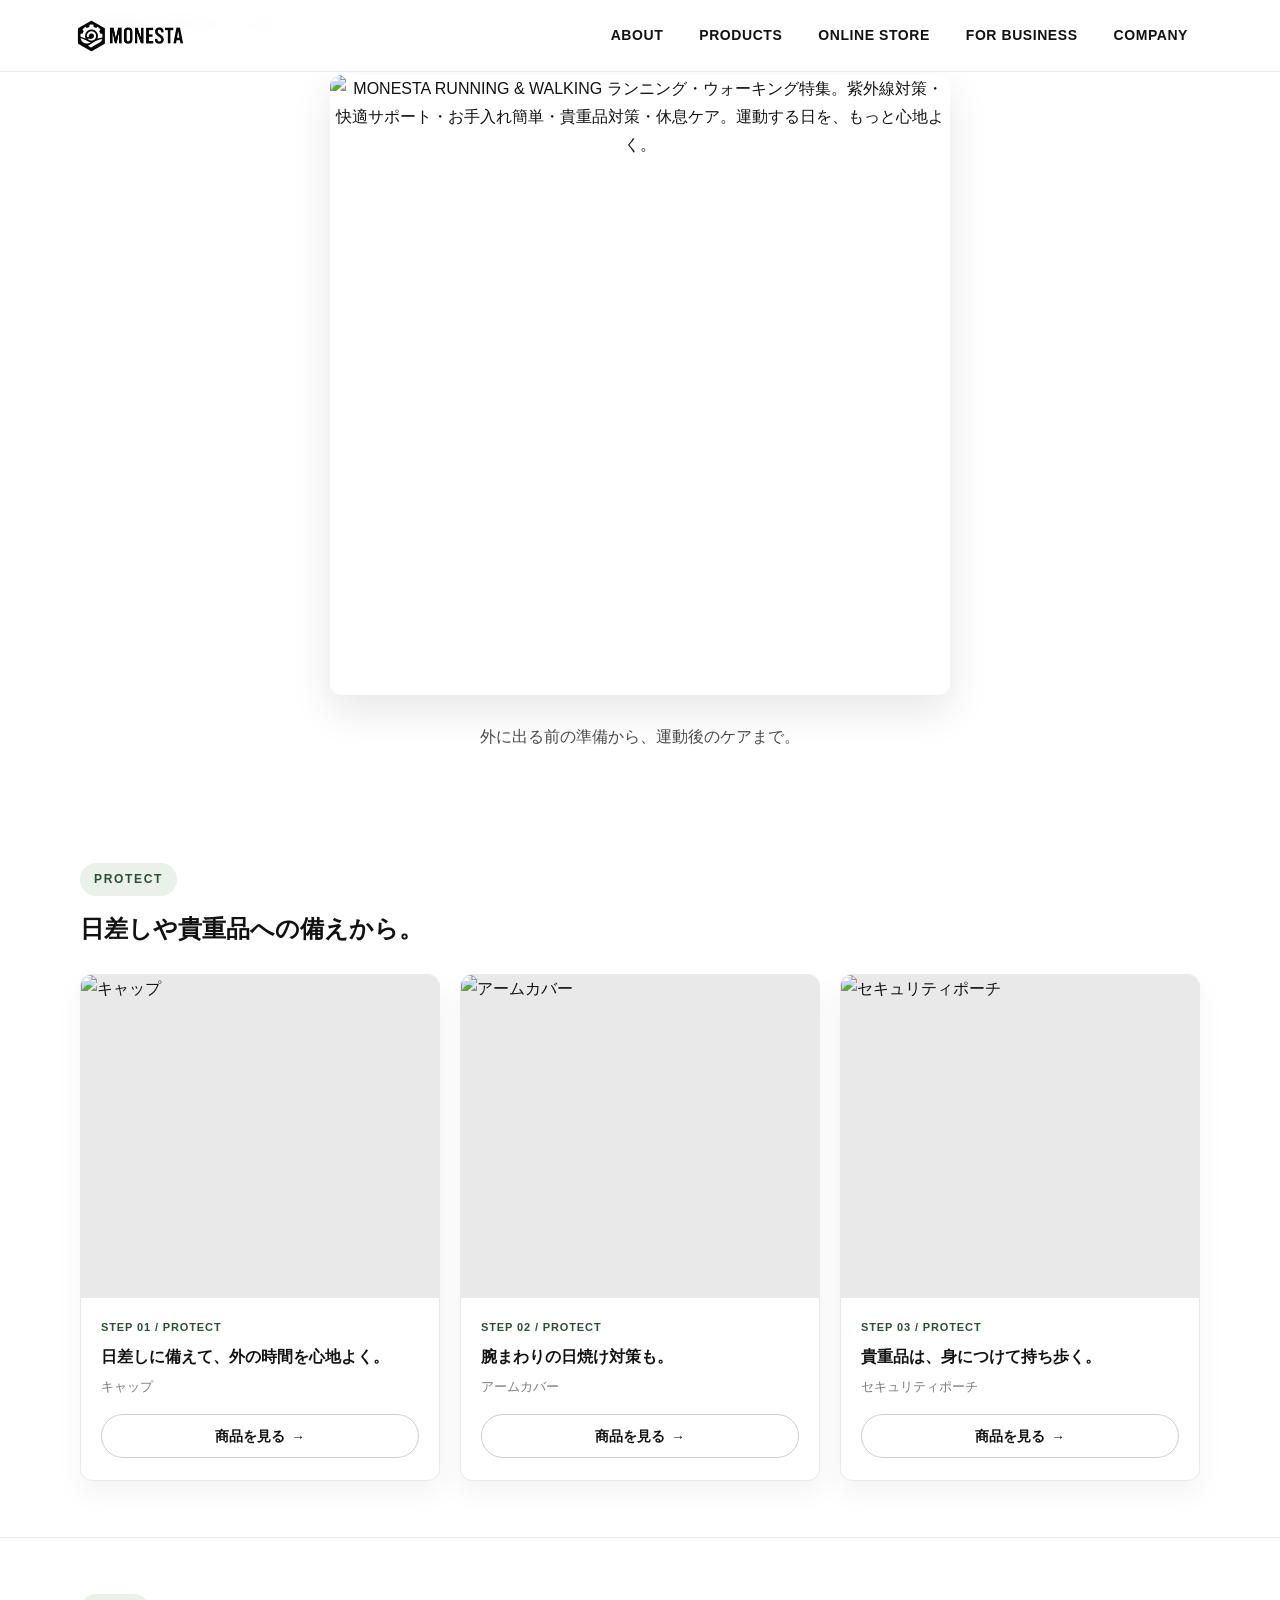
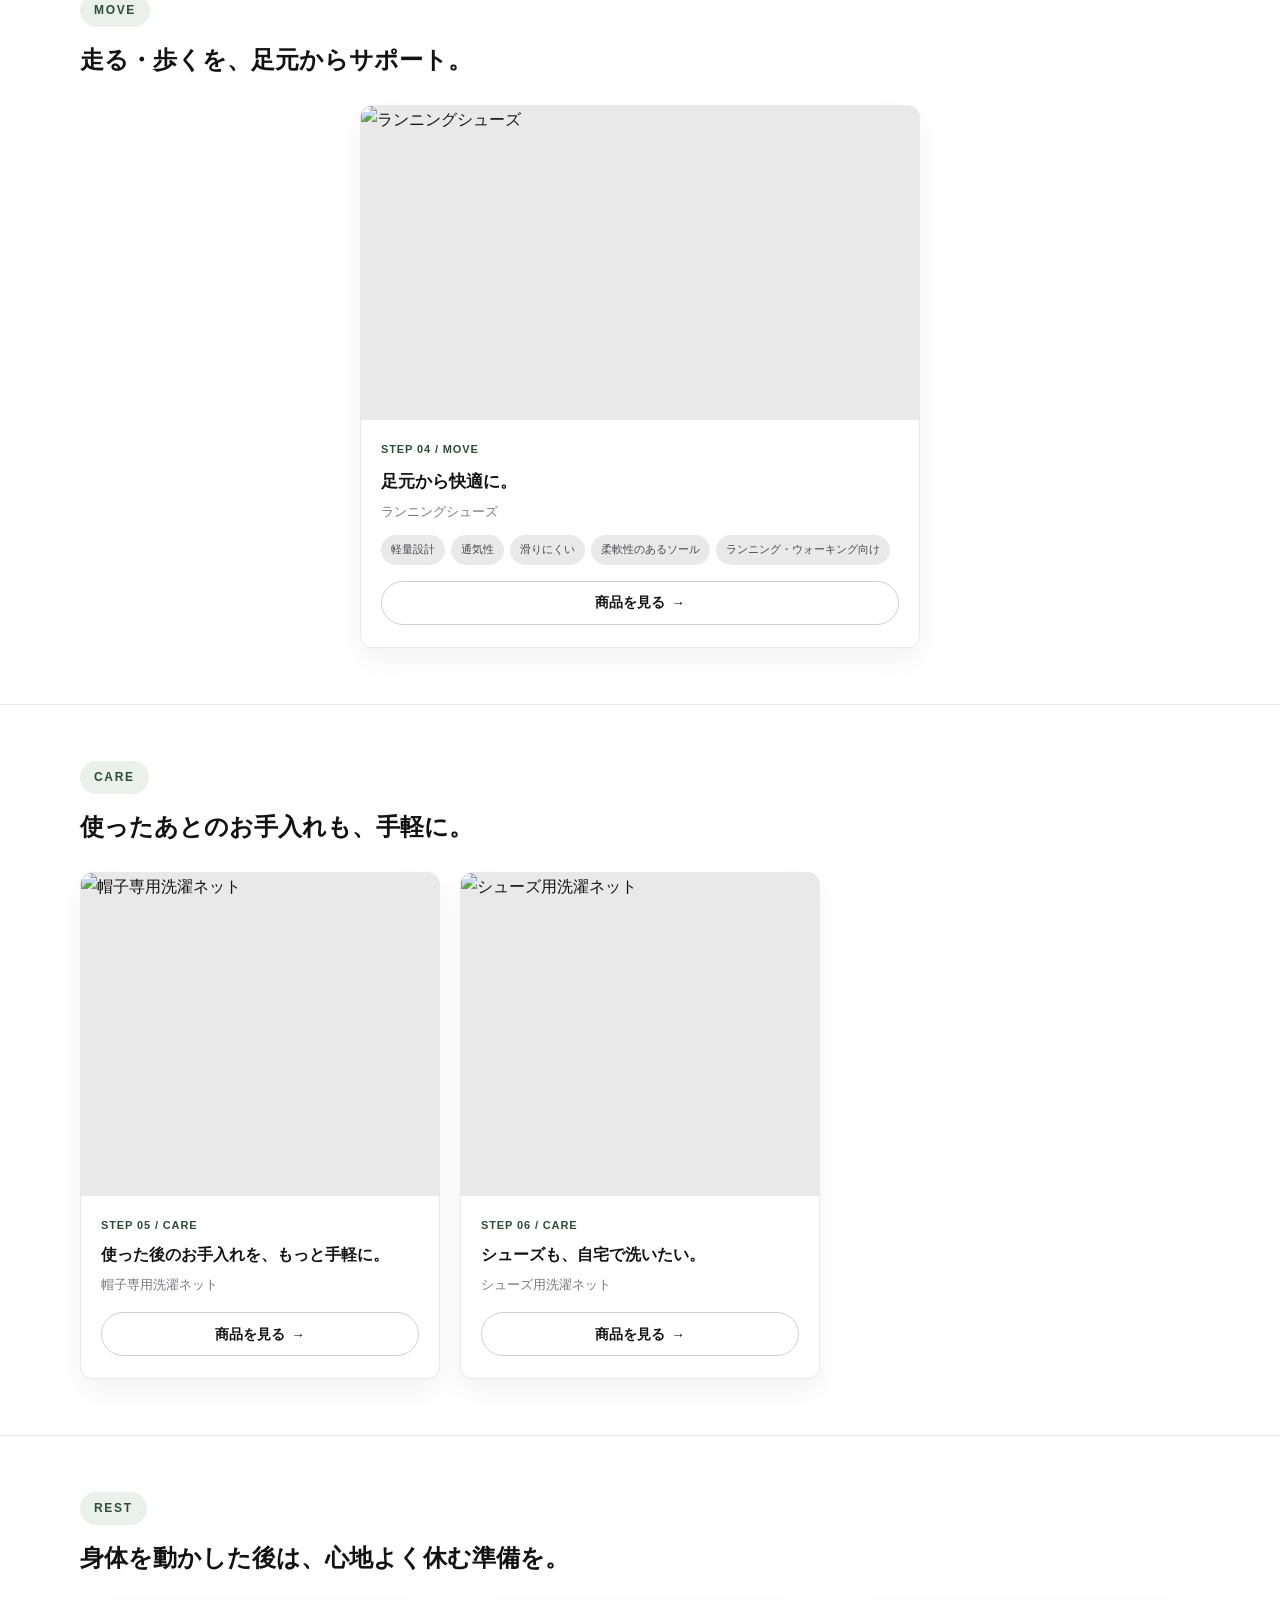
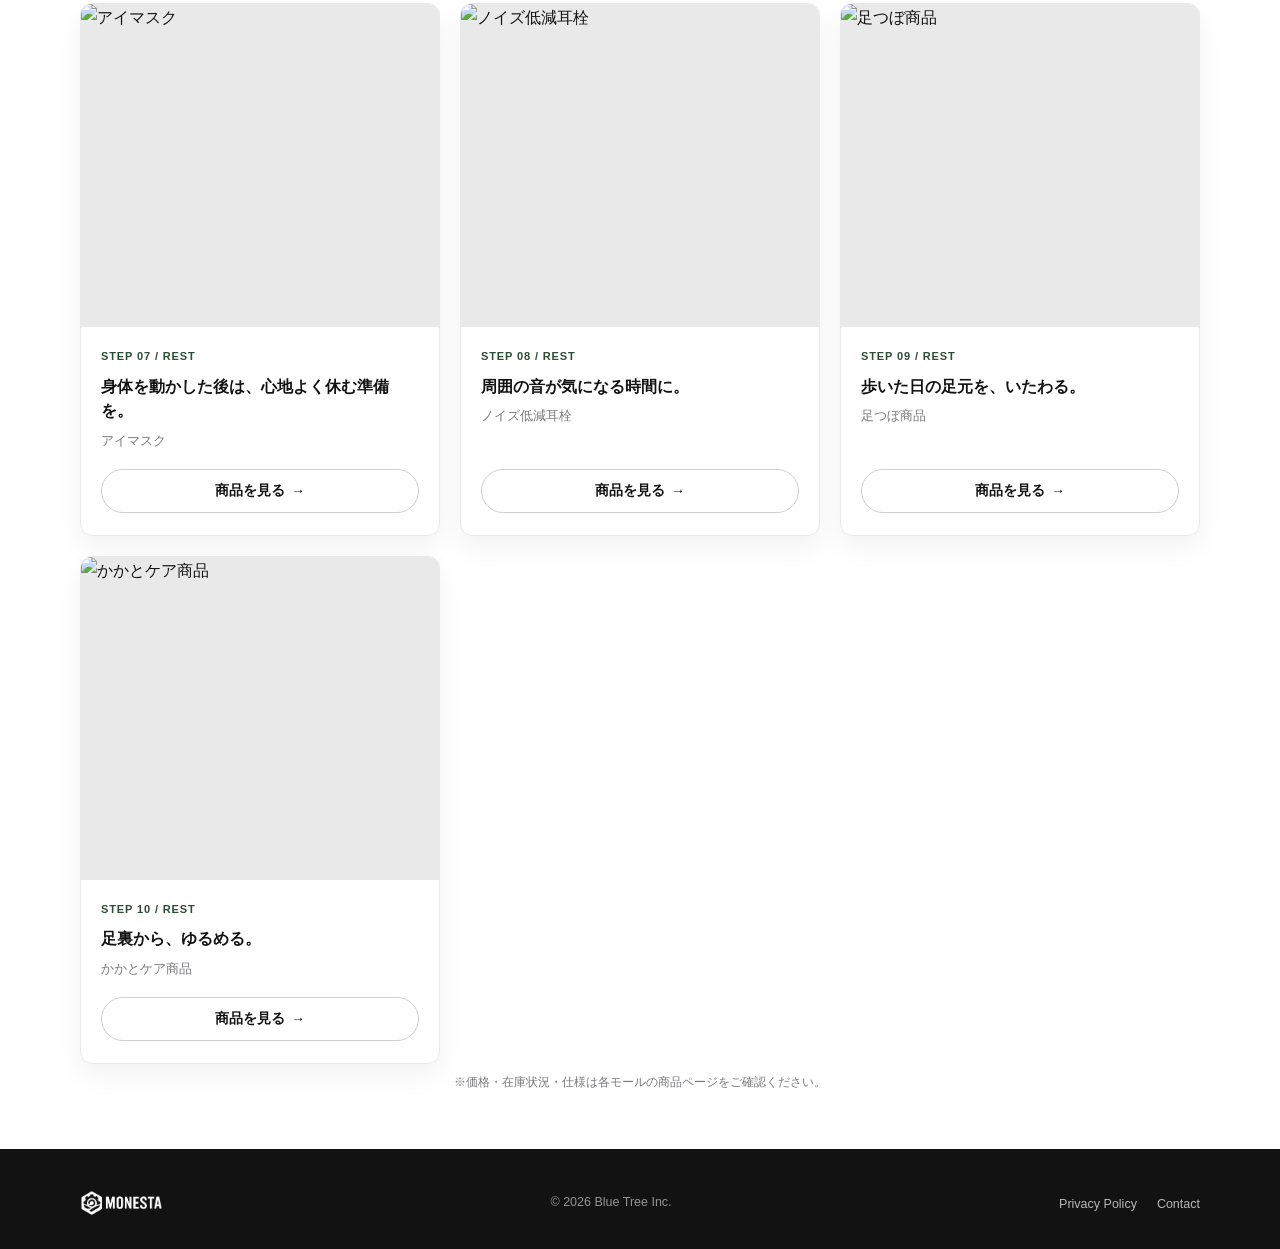
==== features/running-walking/index.html @ f4c5a69b "Add features/running-walking page" ====
<!DOCTYPE html>
<html lang="ja">
<head>
<meta charset="UTF-8">
<meta name="viewport" content="width=device-width, initial-scale=1.0, viewport-fit=cover">
<title>RUNNING & WALKING｜ランニング・ウォーキング特集 | MONESTA公式サイト</title>
<meta name="description" content="運動する日を、もっと心地よく。ランニングやウォーキングを始める前から、運動後のケアまで。MONESTAが毎日を快適にする商品をご紹介するランニング・ウォーキング特集です。">
<meta name="theme-color" content="#f5f5f4">
<link rel="canonical" href="https://monesta.bluetree-inc.com/features/running-walking/">

<!-- ===== OGP / SNSシェア設定 ===== -->
<meta property="og:type" content="website">
<meta property="og:site_name" content="MONESTA">
<meta property="og:title" content="RUNNING & WALKING｜ランニング・ウォーキング特集 | MONESTA">
<meta property="og:description" content="運動する日を、もっと心地よく。ランニングやウォーキングを始める前から、運動後のケアまで快適にする商品特集。">
<meta property="og:url" content="https://monesta.bluetree-inc.com/features/running-walking/">
<meta property="og:image" content="https://monesta.bluetree-inc.com/assets/images/running-walking/hero.jpg">
<meta name="twitter:card" content="summary_large_image">
<meta name="twitter:title" content="RUNNING & WALKING｜ランニング・ウォーキング特集 | MONESTA">
<meta name="twitter:description" content="運動する日を、もっと心地よく。ランニングやウォーキングを始める前から、運動後のケアまで快適にする商品特集。">
<meta name="twitter:image" content="https://monesta.bluetree-inc.com/assets/images/running-walking/hero.jpg">

<link rel="icon" href="../../assets/images/favicon.ico" sizes="any">
<link rel="icon" type="image/png" href="../../assets/images/favicon.png">
<link rel="apple-touch-icon" href="../../assets/images/apple-touch-icon.png">

<link rel="stylesheet" href="../../css/style.css">
</head>
<body>

<a class="skip-link" href="#main">本文へスキップ</a>

<!-- =========================================================
     HEADER / NAVIGATION
     トップページ（index.html）と同じヘッダー・ナビゲーションを再利用。
     ナビの各リンクはトップページの該当セクションへ戻る（#hash）。
     ヘッダーが窮屈になるためFEATUREへのナビ項目はここでは追加していない
     （トップページのFEATUREカードからの導線のみで十分という方針）。
=========================================================
-->
<header class="site-header" id="site-header">
  <div class="header-inner">
    <a href="../../index.html#hero" class="logo" aria-label="MONESTA トップへ">
      <img src="../../assets/images/logo.png" alt="MONESTA" width="868" height="272">
    </a>

    <nav class="main-nav" id="main-nav" aria-label="メインナビゲーション">
      <ul>
        <li><a href="../../index.html#about" class="nav-link">ABOUT</a></li>
        <li><a href="../../index.html#products" class="nav-link">PRODUCTS</a></li>
        <li><a href="../../index.html#online-store" class="nav-link">ONLINE STORE</a></li>
        <li><a href="../../index.html#for-business" class="nav-link">FOR BUSINESS</a></li>
        <li><a href="../../index.html#company" class="nav-link">COMPANY</a></li>
      </ul>
    </nav>

    <button type="button" class="hamburger" id="hamburger-btn" aria-expanded="false" aria-controls="main-nav" aria-label="メニューを開く">
      <span></span><span></span><span></span>
    </button>
  </div>
</header>

<div class="nav-overlay" id="nav-overlay"></div>

<main id="main">
  <div class="container">
    <a href="../../index.html" class="rw-back-link">← MONESTA公式サイト トップへ</a>
  </div>

  <!-- =========================================================
       HERO
       既存Yahoo特集のタイトル画像（MONESTAロゴ／RUNNING & WALKING／
       紫外線対策・快適サポート・お手入れ簡単・貴重品対策・休息ケア／
       メインコピーを含む）をそのままメインビジュアルとして使用。
       画像内にすでに文字が含まれているため、HTML側で見出し等を
       重複して表示しない。
  =========================================================
  -->
  <section class="rw-hero" id="rw-hero">
    <div class="container">
      <div class="rw-hero-media">
        <img
          src="../../assets/images/running-walking/hero.jpg"
          alt="MONESTA RUNNING &amp; WALKING ランニング・ウォーキング特集。紫外線対策・快適サポート・お手入れ簡単・貴重品対策・休息ケア。運動する日を、もっと心地よく。"
          width="1254" height="1254" loading="eager">
      </div>
      <p class="rw-hero-lead">外に出る前の準備から、運動後のケアまで。</p>
    </div>
  </section>

  <!-- =========================================================
       PROTECT（STEP 01-03）
  =========================================================
  -->
  <section class="rw-category" id="protect">
    <div class="container">
      <div class="rw-category-head">
        <span class="rw-category-eyebrow">PROTECT</span>
        <h2 class="rw-category-title">日差しや貴重品への備えから。</h2>
      </div>

      <div class="rw-grid">
        <!-- STEP 01: キャップ -->
        <article class="rw-card fade-in">
          <div class="rw-card-media">
            <img src="../../assets/images/running-walking/step-01-cap.jpg" alt="キャップ" loading="lazy">
          </div>
          <div class="rw-card-body">
            <p class="rw-card-step">STEP 01 / PROTECT</p>
            <h3 class="rw-card-title">日差しに備えて、外の時間を心地よく。</h3>
            <p class="rw-card-name">キャップ</p>
            <details class="rw-shop">
              <summary class="rw-shop-toggle">商品を見る <span class="rw-shop-arrow" aria-hidden="true">→</span></summary>
              <div class="rw-shop-menu">
                <a class="rw-shop-link" href="https://store.shopping.yahoo.co.jp/btstoreosk/capl.html" target="_blank" rel="noopener noreferrer">Yahoo!ショッピングで見る</a>
                <!-- 楽天市場・Amazonの商品URLが確認でき次第、上と同じ形式でリンクを追加してください -->
                <p class="rw-shop-note">楽天市場・Amazonのリンクは準備中です</p>
              </div>
            </details>
          </div>
        </article>

        <!-- STEP 02: アームカバー -->
        <article class="rw-card fade-in">
          <div class="rw-card-media">
            <img src="../../assets/images/running-walking/step-02-armcover.jpg" alt="アームカバー" loading="lazy">
          </div>
          <div class="rw-card-body">
            <p class="rw-card-step">STEP 02 / PROTECT</p>
            <h3 class="rw-card-title">腕まわりの日焼け対策も。</h3>
            <p class="rw-card-name">アームカバー</p>
            <details class="rw-shop">
              <summary class="rw-shop-toggle">商品を見る <span class="rw-shop-arrow" aria-hidden="true">→</span></summary>
              <div class="rw-shop-menu">
                <a class="rw-shop-link" href="https://store.shopping.yahoo.co.jp/btstoreosk/armcover.html" target="_blank" rel="noopener noreferrer">Yahoo!ショッピングで見る</a>
                <p class="rw-shop-note">楽天市場・Amazonのリンクは準備中です</p>
              </div>
            </details>
          </div>
        </article>

        <!-- STEP 03: セキュリティポーチ -->
        <article class="rw-card fade-in">
          <div class="rw-card-media">
            <img src="../../assets/images/running-walking/step-03-security-pouch.jpg" alt="セキュリティポーチ" loading="lazy">
          </div>
          <div class="rw-card-body">
            <p class="rw-card-step">STEP 03 / PROTECT</p>
            <h3 class="rw-card-title">貴重品は、身につけて持ち歩く。</h3>
            <p class="rw-card-name">セキュリティポーチ</p>
            <details class="rw-shop">
              <summary class="rw-shop-toggle">商品を見る <span class="rw-shop-arrow" aria-hidden="true">→</span></summary>
              <div class="rw-shop-menu">
                <a class="rw-shop-link" href="https://store.shopping.yahoo.co.jp/btstoreosk/spouch.html" target="_blank" rel="noopener noreferrer">Yahoo!ショッピングで見る</a>
                <p class="rw-shop-note">楽天市場・Amazonのリンクは準備中です</p>
              </div>
            </details>
          </div>
        </article>
      </div>
    </div>
  </section>

  <!-- =========================================================
       MOVE（STEP 04） — 特集の中心商品のため少し大きく扱う
  =========================================================
  -->
  <section class="rw-category" id="move">
    <div class="container">
      <div class="rw-category-head">
        <span class="rw-category-eyebrow">MOVE</span>
        <h2 class="rw-category-title">走る・歩くを、足元からサポート。</h2>
      </div>

      <div class="rw-grid rw-grid--move">
        <article class="rw-card rw-card--featured fade-in">
          <div class="rw-card-media">
            <img src="../../assets/images/running-walking/step-04-running-shoes.jpg" alt="ランニングシューズ" loading="lazy">
          </div>
          <div class="rw-card-body">
            <p class="rw-card-step">STEP 04 / MOVE</p>
            <h3 class="rw-card-title">足元から快適に。</h3>
            <p class="rw-card-name">ランニングシューズ</p>
            <ul class="rw-card-tags">
              <li>軽量設計</li>
              <li>通気性</li>
              <li>滑りにくい</li>
              <li>柔軟性のあるソール</li>
              <li>ランニング・ウォーキング向け</li>
            </ul>
            <details class="rw-shop">
              <summary class="rw-shop-toggle">商品を見る <span class="rw-shop-arrow" aria-hidden="true">→</span></summary>
              <div class="rw-shop-menu">
                <a class="rw-shop-link" href="https://store.shopping.yahoo.co.jp/btstoreosk/runshoes.html" target="_blank" rel="noopener noreferrer">Yahoo!ショッピングで見る</a>
                <p class="rw-shop-note">楽天市場・Amazonのリンクは準備中です</p>
              </div>
            </details>
          </div>
        </article>
      </div>
    </div>
  </section>

  <!-- =========================================================
       CARE（STEP 05-06）
  =========================================================
  -->
  <section class="rw-category" id="care">
    <div class="container">
      <div class="rw-category-head">
        <span class="rw-category-eyebrow">CARE</span>
        <h2 class="rw-category-title">使ったあとのお手入れも、手軽に。</h2>
      </div>

      <div class="rw-grid">
        <!-- STEP 05: 帽子専用洗濯ネット -->
        <article class="rw-card fade-in">
          <div class="rw-card-media">
            <img src="../../assets/images/running-walking/step-05-cap-washer.jpg" alt="帽子専用洗濯ネット" loading="lazy">
          </div>
          <div class="rw-card-body">
            <p class="rw-card-step">STEP 05 / CARE</p>
            <h3 class="rw-card-title">使った後のお手入れを、もっと手軽に。</h3>
            <p class="rw-card-name">帽子専用洗濯ネット</p>
            <details class="rw-shop">
              <summary class="rw-shop-toggle">商品を見る <span class="rw-shop-arrow" aria-hidden="true">→</span></summary>
              <div class="rw-shop-menu">
                <a class="rw-shop-link" href="https://store.shopping.yahoo.co.jp/btstoreosk/capwasher.html" target="_blank" rel="noopener noreferrer">Yahoo!ショッピングで見る</a>
                <p class="rw-shop-note">楽天市場・Amazonのリンクは準備中です</p>
              </div>
            </details>
          </div>
        </article>

        <!-- STEP 06: シューズ用洗濯ネット -->
        <article class="rw-card fade-in">
          <div class="rw-card-media">
            <img src="../../assets/images/running-walking/step-06-shoes-washer.jpg" alt="シューズ用洗濯ネット" loading="lazy">
          </div>
          <div class="rw-card-body">
            <p class="rw-card-step">STEP 06 / CARE</p>
            <h3 class="rw-card-title">シューズも、自宅で洗いたい。</h3>
            <p class="rw-card-name">シューズ用洗濯ネット</p>
            <details class="rw-shop">
              <summary class="rw-shop-toggle">商品を見る <span class="rw-shop-arrow" aria-hidden="true">→</span></summary>
              <div class="rw-shop-menu">
                <a class="rw-shop-link" href="https://store.shopping.yahoo.co.jp/btstoreosk/shoeswasher.html" target="_blank" rel="noopener noreferrer">Yahoo!ショッピングで見る</a>
                <p class="rw-shop-note">楽天市場・Amazonのリンクは準備中です</p>
              </div>
            </details>
          </div>
        </article>
      </div>
    </div>
  </section>

  <!-- =========================================================
       REST（STEP 07-10）
  =========================================================
  -->
  <section class="rw-category" id="rest">
    <div class="container">
      <div class="rw-category-head">
        <span class="rw-category-eyebrow">REST</span>
        <h2 class="rw-category-title">身体を動かした後は、心地よく休む準備を。</h2>
      </div>

      <div class="rw-grid">
        <!-- STEP 07: アイマスク -->
        <article class="rw-card fade-in">
          <div class="rw-card-media">
            <img src="../../assets/images/running-walking/step-07-eye-mask.jpg" alt="アイマスク" loading="lazy">
          </div>
          <div class="rw-card-body">
            <p class="rw-card-step">STEP 07 / REST</p>
            <h3 class="rw-card-title">身体を動かした後は、心地よく休む準備を。</h3>
            <p class="rw-card-name">アイマスク</p>
            <details class="rw-shop">
              <summary class="rw-shop-toggle">商品を見る <span class="rw-shop-arrow" aria-hidden="true">→</span></summary>
              <div class="rw-shop-menu">
                <a class="rw-shop-link" href="https://store.shopping.yahoo.co.jp/btstoreosk/eyemask.html" target="_blank" rel="noopener noreferrer">Yahoo!ショッピングで見る</a>
                <p class="rw-shop-note">楽天市場・Amazonのリンクは準備中です</p>
              </div>
            </details>
          </div>
        </article>

        <!-- STEP 08: ノイズ低減耳栓 -->
        <article class="rw-card fade-in">
          <div class="rw-card-media">
            <img src="../../assets/images/running-walking/step-08-ear-plugs.jpg" alt="ノイズ低減耳栓" loading="lazy">
          </div>
          <div class="rw-card-body">
            <p class="rw-card-step">STEP 08 / REST</p>
            <h3 class="rw-card-title">周囲の音が気になる時間に。</h3>
            <p class="rw-card-name">ノイズ低減耳栓</p>
            <details class="rw-shop">
              <summary class="rw-shop-toggle">商品を見る <span class="rw-shop-arrow" aria-hidden="true">→</span></summary>
              <div class="rw-shop-menu">
                <a class="rw-shop-link" href="https://store.shopping.yahoo.co.jp/btstoreosk/earplugs.html" target="_blank" rel="noopener noreferrer">Yahoo!ショッピングで見る</a>
                <p class="rw-shop-note">楽天市場・Amazonのリンクは準備中です</p>
              </div>
            </details>
          </div>
        </article>

        <!-- STEP 09: 足つぼ商品 -->
        <article class="rw-card fade-in">
          <div class="rw-card-media">
            <img src="../../assets/images/running-walking/step-09-foot-massage-mat.jpg" alt="足つぼ商品" loading="lazy">
          </div>
          <div class="rw-card-body">
            <p class="rw-card-step">STEP 09 / REST</p>
            <h3 class="rw-card-title">歩いた日の足元を、いたわる。</h3>
            <p class="rw-card-name">足つぼ商品</p>
            <details class="rw-shop">
              <summary class="rw-shop-toggle">商品を見る <span class="rw-shop-arrow" aria-hidden="true">→</span></summary>
              <div class="rw-shop-menu">
                <a class="rw-shop-link" href="https://store.shopping.yahoo.co.jp/btstoreosk/hh709.html" target="_blank" rel="noopener noreferrer">Yahoo!ショッピングで見る</a>
                <p class="rw-shop-note">楽天市場・Amazonのリンクは準備中です</p>
              </div>
            </details>
          </div>
        </article>

        <!-- STEP 10: かかとケア商品 -->
        <article class="rw-card fade-in">
          <div class="rw-card-media">
            <img src="../../assets/images/running-walking/step-10-heel-care.jpg" alt="かかとケア商品" loading="lazy">
          </div>
          <div class="rw-card-body">
            <p class="rw-card-step">STEP 10 / REST</p>
            <h3 class="rw-card-title">足裏から、ゆるめる。</h3>
            <p class="rw-card-name">かかとケア商品</p>
            <details class="rw-shop">
              <summary class="rw-shop-toggle">商品を見る <span class="rw-shop-arrow" aria-hidden="true">→</span></summary>
              <div class="rw-shop-menu">
                <a class="rw-shop-link" href="https://store.shopping.yahoo.co.jp/btstoreosk/kakato.html" target="_blank" rel="noopener noreferrer">Yahoo!ショッピングで見る</a>
                <p class="rw-shop-note">楽天市場・Amazonのリンクは準備中です</p>
              </div>
            </details>
          </div>
        </article>
      </div>

      <p class="rw-footnote">※価格・在庫状況・仕様は各モールの商品ページをご確認ください。</p>
    </div>
  </section>

</main>

<!-- =========================================================
     FOOTER（トップページと同一構成）
=========================================================
-->
<footer class="site-footer">
  <div class="container footer-inner">
    <a href="../../index.html#hero" class="footer-logo" aria-label="MONESTA トップへ">
      <img src="../../assets/images/logo-white.png" alt="MONESTA" width="868" height="272">
    </a>
    <p class="footer-copyright" id="footer-copyright">© Blue Tree Inc.</p>
    <ul class="footer-links">
      <li><a href="#" data-placeholder-link>Privacy Policy</a></li>
      <li><a href="#" data-placeholder-link>Contact</a></li>
    </ul>
  </div>
</footer>

<script src="../../js/config.js"></script>
<script src="../../js/analytics.js"></script>
<script src="../../js/main.js"></script>
</body>
</html>
---- css/style.css ----
/* =========================================================
   MONESTA Brand Site — style.css (v1 mock)
   モバイルファースト設計。編集ポイントは随所にコメントで明示。
========================================================= */

/* ---------- 1. Design tokens ---------- */
:root {
  /* Brand palette: white / black / charcoal / light-gray が基本。
     Blue Treeのコーポレートブルーはロゴ周辺・ページ内とも使用しない方針。 */
  --c-white: #ffffff;
  --c-off-white: #f5f5f4;
  --c-black: #121212;
  --c-charcoal: #2a2a2d;
  --c-charcoal-mid: #3d3d41;  /* FOR BUSINESS用: 黒に近すぎない明るめのチャコール */
  --c-charcoal-dark: #1a1a1c;
  --c-gray-700: #4a4a4d;
  --c-gray-500: #7a7a7e;
  --c-gray-300: #cfcfd2;
  --c-gray-100: #e9e9ea;

  /* HERO画像のトリミング位置。本番写真に差し替えた際、被写体が見切れる場合は
     ここを調整するだけでスマホ/PC双方に反映される（各画像で個別に触らない）。
     第7稿でHEROがフルブリード（画面いっぱいの背景）になったことに伴い、
     スマホ縦長画面では横方向のクロップが強くなるため、主要被写体
     （チェア・クーラーバッグ・ランタン等のギア一式）が中央に来るよう
     横位置も個別に調整している。 */
  --hero-object-position: 64% 46%;
  --hero-object-position-pc: center 42%;

  /* MONESTA IN NUMBERSセクション専用のアクセントカラー。
     サイト全体の白黒グレー基調は維持しつつ、実績カード（ゴールド系）と
     ECモール4種の小カード（暖色系・各モールで微妙にトーンを変える）にのみ
     ごく薄く色を使う。各モールの公式ブランドカラー/ロゴの再現は意図しておらず、
     あくまで4枚が単調にならないための控えめな差別化用の配色。 */
  --c-accent-gold: #a9822c;
  --c-accent-gold-soft: #f5ead0;
  --c-mall-rakuten-bg: #fbeaea;
  --c-mall-rakuten-fg: #b93b32;
  --c-mall-yahoo-bg: #fdeaf1;
  --c-mall-yahoo-fg: #c43368;
  --c-mall-amazon-bg: #fdf1e0;
  --c-mall-amazon-fg: #b9781f;
  --c-mall-aupay-bg: #fdece0;
  --c-mall-aupay-fg: #c05a25;

  --font-base: -apple-system, BlinkMacSystemFont, "Hiragino Sans", "Hiragino Kaku Gothic ProN",
    "Yu Gothic", "Noto Sans JP", "Segoe UI", Roboto, sans-serif;

  --container-w: 1160px;
  /* HEROセクション専用のコンテナ幅。他セクションと同じ--container-wのままだと
     ファーストビューとしてのインパクトが弱いため、HEROだけ大きく緩和する
     （.hero .container で参照。PC幅では1024px/1280px以上でさらに広げる）。 */
  --container-w-hero: 1160px;
  --radius-s: 6px;
  --radius-m: 12px;
  --header-h: 60px;

  --transition-fast: 0.18s ease;
  --transition-mid: 0.35s ease;
}

/* ---------- 2. Reset ---------- */
* , *::before, *::after { box-sizing: border-box; }
html {
  -webkit-text-size-adjust: 100%;
  scroll-behavior: smooth;
  overflow-x: hidden; /* 右からスライドインするモバイルナビ(transform)が横スクロールを作らないようにする */
  width: 100%;
}
body {
  margin: 0;
  min-width: 320px;
  width: 100%;
  overflow-x: hidden;
  background: var(--c-white);
  color: var(--c-black);
  font-family: var(--font-base);
  line-height: 1.75;
  -webkit-font-smoothing: antialiased;
}
img { max-width: 100%; display: block; }
a { color: inherit; text-decoration: none; }
ul { list-style: none; margin: 0; padding: 0; }
h1, h2, h3, p, table { margin: 0; }
table { border-collapse: collapse; width: 100%; }
button { font-family: inherit; }

.skip-link {
  position: absolute;
  left: -9999px;
  top: 0;
  background: var(--c-black);
  color: var(--c-white);
  padding: 12px 18px;
  z-index: 200;
}
.skip-link:focus { left: 12px; top: 12px; }

.container {
  width: 100%;
  max-width: var(--container-w);
  margin: 0 auto;
  padding: 0 20px;
}

/* Respect notch / home-indicator areas on iPhone */
.site-header, .site-footer {
  padding-left: env(safe-area-inset-left);
  padding-right: env(safe-area-inset-right);
}

/* ---------- 3. Section rhythm ---------- */
.section { padding: 64px 0; }
.section-eyebrow {
  font-size: 12px;
  letter-spacing: 0.18em;
  font-weight: 700;
  color: var(--c-gray-500);
  margin-bottom: 10px;
}
.section-title {
  font-size: 24px;
  line-height: 1.5;
  font-weight: 700;
  letter-spacing: 0.01em;
  color: var(--c-black);
}
.section-lead {
  margin-top: 14px;
  color: var(--c-gray-700);
  font-size: 15px;
}
.center { text-align: center; }
.body-text {
  color: var(--c-gray-700);
  font-size: 15px;
  margin-top: 16px;
}
.pc-only { display: none; }
/* PC非表示・スマホ表示専用の改行等に使用（768px以上で非表示になる） */
.sp-only { display: inline; }

/* ---------- 4. Buttons ---------- */
.btn {
  display: inline-flex;
  align-items: center;
  justify-content: center;
  min-height: 48px;
  padding: 0 28px;
  border-radius: 999px;
  font-size: 15px;
  font-weight: 700;
  letter-spacing: 0.03em;
  transition: background var(--transition-fast), color var(--transition-fast), border-color var(--transition-fast), transform var(--transition-fast);
  white-space: nowrap;
}
.btn:active { transform: scale(0.98); }
.btn-primary {
  background: var(--c-black);
  color: var(--c-white);
}
.btn-primary:hover { background: var(--c-charcoal); }
.btn-outline {
  background: transparent;
  color: var(--c-black);
  border: 1.5px solid var(--c-gray-300);
}
.btn-outline:hover { background: var(--c-gray-100); border-color: var(--c-gray-300); }
/* 暗い背景の上で使う場合のバリアント（現状未使用だが編集用に残す） */
.btn-outline-on-dark {
  background: transparent;
  color: var(--c-white);
  border: 1.5px solid rgba(255,255,255,0.6);
}
.btn-outline-on-dark:hover { background: rgba(255,255,255,0.12); }
/* 第7稿: フルブリードHERO（写真背景）の上で使うプライマリボタン。
   通常の.btn-primary（黒背景）は写真の上だと沈んで見えるため、
   白背景・黒文字の反転バージョンを用意。 */
.btn-primary-on-dark {
  background: var(--c-white);
  color: var(--c-black);
}
.btn-primary-on-dark:hover { background: var(--c-gray-100); }

/* ---------- 5. Header / Navigation ---------- */
.site-header {
  position: fixed;
  top: 0; left: 0; right: 0;
  height: var(--header-h);
  background: rgba(255,255,255,0.94);
  backdrop-filter: saturate(180%) blur(8px);
  border-bottom: 1px solid var(--c-gray-100);
  z-index: 100;
}
.header-inner {
  max-width: var(--container-w);
  margin: 0 auto;
  height: 100%;
  padding: 0 16px;
  display: flex;
  align-items: center;
  justify-content: space-between;
}
.logo {
  display: flex;
  align-items: center;
}
.logo img {
  /* 正式ロゴ（六角形アイコン＋ロゴタイプ）はテキストのみの旧ロゴより
     ディテールが細かいため、視認性を確保できる高さに調整済み。
     width: auto + img自体のwidth/height属性（868×272）により
     縦横比は常に維持される。 */
  height: 28px;
  width: auto;
  display: block;
}

/* Mobile nav: full-screen slide panel
   重要: このパネルの「箱」自体は開閉に関わらず常にビューポート内
   (right:0 〜 width分だけ内側)に収まる位置・サイズで固定している。
   transformで箱ごと画面外へ押し出す方式だと、閉じている間も
   ドキュメントのレイアウト上は画面外まで箱が存在することになり、
   横スクロールやモバイルブラウザでの表示崩れの原因になるため、
   代わりに clip-path で見た目だけを出し入れする。 */
.main-nav {
  position: fixed;
  top: var(--header-h);
  right: 0;
  width: min(78vw, 320px);
  /* vh単位を使用: .site-headerのbackdrop-filterが固定要素の包含ブロックになるため
     height:100% ではヘッダー自身の高さ基準になってしまう（vhなら常にビューポート基準） */
  height: calc(100vh - var(--header-h));
  background: var(--c-white);
  clip-path: inset(0 0 0 100%);
  transition: clip-path var(--transition-mid);
  z-index: 100;
  padding: 28px 8px;
  overflow-y: auto;
  pointer-events: none;
}
.main-nav.is-open {
  clip-path: inset(0 0 0 0%);
  pointer-events: auto;
}
.main-nav ul { display: flex; flex-direction: column; }
.main-nav .nav-link {
  display: block;
  padding: 16px 20px;
  font-size: 16px;
  font-weight: 700;
  letter-spacing: 0.04em;
  border-bottom: 1px solid var(--c-gray-100);
  min-height: 48px;
  display: flex;
  align-items: center;
}

.nav-overlay {
  position: fixed;
  inset: 0;
  background: rgba(18,18,18,0.4);
  opacity: 0;
  pointer-events: none;
  transition: opacity var(--transition-mid);
  z-index: 90;
}
.nav-overlay.is-open { opacity: 1; pointer-events: auto; }

.hamburger {
  width: 44px;
  height: 44px;
  display: flex;
  flex-direction: column;
  align-items: center;
  justify-content: center;
  gap: 5px;
  background: none;
  border: none;
  cursor: pointer;
  z-index: 101;
}
.hamburger span {
  display: block;
  width: 22px;
  height: 2px;
  background: var(--c-black);
  transition: transform var(--transition-fast), opacity var(--transition-fast);
}
.hamburger[aria-expanded="true"] span:nth-child(1) { transform: translateY(7px) rotate(45deg); }
.hamburger[aria-expanded="true"] span:nth-child(2) { opacity: 0; }
.hamburger[aria-expanded="true"] span:nth-child(3) { transform: translateY(-7px) rotate(-45deg); }

/* ---------- 6. Hero ----------
   第7稿: フルブリード写真＋テキストオーバーレイ構成に変更。
   写真（assets/images/hero.jpg、文字焼き込みなし）をセクション全体の
   背景として敷き（.hero-media、position:absolute）、可読性確保のため
   下部に向けてCSSグラデーションのオーバーレイ（.hero-overlay）を重ね、
   その上に実テキスト・実リンクのコピー/ボタン（.hero-inner）を配置する。
   見出し・説明文・ボタンは常にHTML/CSS側の表示のみで、画像への
   文字焼き込みは行っていない。 */
.hero {
  position: relative;
  isolation: isolate;
  overflow: hidden;
  /* 画面いっぱいに写真が広がるファーストビュー。固定ヘッダー分は
     .hero-inner側のpadding-topで避けている（写真自体はヘッダーの下に
     回り込むため、ヘッダーは半透明の帯として写真の上に乗る）。 */
  min-height: 100svh;
  min-height: 100vh;
  display: flex;
  align-items: flex-end;
}
.hero-media {
  position: absolute;
  inset: 0;
  z-index: 0;
}
.hero-media img {
  width: 100%;
  height: 100%;
  object-fit: cover;
  /* スマホ・PCそれぞれ --hero-object-position / --hero-object-position-pc
     で主要被写体（トランク内ギア）が縦長画面でも見切れないよう調整可能。 */
  object-position: var(--hero-object-position);
  display: block;
}
.hero-overlay {
  position: absolute;
  inset: 0;
  z-index: 1;
  pointer-events: none;
  /* 下部（コピー・ボタンの背後）を最も暗く、上部はほぼ透過に近い
     グラデーション。写真の上でも白文字が十分読める明度を確保する。 */
  background: linear-gradient(
    to top,
    rgba(18, 18, 18, 0.72) 0%,
    rgba(18, 18, 18, 0.48) 30%,
    rgba(18, 18, 18, 0.16) 56%,
    rgba(18, 18, 18, 0) 76%
  );
}
/* HEROだけは他セクションの.containerより広い幅を使う（--container-w-hero参照）。 */
.hero .container { max-width: var(--container-w-hero); }
.hero-inner {
  position: relative;
  z-index: 2;
  width: 100%;
  padding-top: calc(var(--header-h) + 28px);
  padding-bottom: 40px;
}
.hero-eyebrow {
  font-size: 12px;
  letter-spacing: 0.22em;
  font-weight: 700;
  color: rgba(255, 255, 255, 0.85);
  margin-bottom: 16px;
}
.hero-copy {
  font-size: 32px;
  line-height: 1.4;
  font-weight: 800;
  letter-spacing: 0.01em;
  color: var(--c-white);
  text-shadow: 0 2px 20px rgba(0, 0, 0, 0.3);
}
.hero-sub {
  margin-top: 20px;
  font-size: 14.5px;
  line-height: 1.85;
  color: rgba(255, 255, 255, 0.92);
  max-width: 46em;
  text-shadow: 0 1px 12px rgba(0, 0, 0, 0.28);
}
.hero-cta {
  margin-top: 32px;
  display: flex;
  flex-wrap: wrap;
  gap: 12px;
}

/* ---------- 7. About ----------
   ABOUT画像はHEROより明確に控えめなサイズに。スマホでは横幅を絞って
   中央寄せにすることで、フルブリードのHEROに対して「補助的な写真」
   に見えるようにしている（PC版のサイズ差は768px以上のブロックで指定）。 */
.about-grid { display: flex; flex-direction: column; gap: 32px; }
.about-image {
  max-width: 260px;
  margin: 0 auto;
}
/* ABOUT写真を最新版（室内ライフスタイル画像、縦長）に差し替え。
   差し替え前の仮画像（1200×1400 / 6:7）と同じ比率のボックスを
   aspect-ratioで明示的に維持することで、レイアウト・余白・右側テキスト
   の位置は一切変えていない。新しい画像は6:7よりも縦長（約0.70）のため、
   object-fit: coverで画像自体の縦横比は保ったまま（引き伸ばさず）
   上下のみをわずかにトリミングして表示し、吊り下げ式メッシュ収納・
   ネックピロー・小物類がすべて自然に収まる位置（中央）を
   object-positionで指定している。 */
.about-image img {
  width: 100%;
  aspect-ratio: 6 / 7;
  object-fit: cover;
  object-position: center 50%;
  border-radius: var(--radius-m);
}

/* ---------- 8. Numbers ----------
   第6稿: PC版（1024px以上）は完成デザイン画像をそのまま1枚のビジュアルと
   して表示する方式に復元。スマホ・タブレット（1023px以下）はHTML/CSS製の
   カードデザイン（数字自体を主役にした第5稿のシンプルなカード＋生活感の
   ある写真帯.numbers-mood）を表示する。
   背景の巨大な"MONESTA"文字はCSSのみの装飾で、実データ・実データ
   由来の主張は含まない（PC表示では完成デザイン画像に内包されるため非表示）。 */
.numbers {
  position: relative;
  overflow: hidden;
  background: var(--c-off-white);
}
/* 背景の巨大なブランド名。ごく薄い黒文字のみで、アクセントカラーは
   使用しない（装飾のみで情報は持たない要素のためaria-hidden）。 */
.numbers-watermark {
  position: absolute;
  top: 52%;
  left: 50%;
  transform: translate(-50%, -50%);
  margin: 0;
  font-size: clamp(64px, 24vw, 320px);
  font-weight: 800;
  letter-spacing: 0.02em;
  color: var(--c-black);
  opacity: 0.035;
  white-space: nowrap;
  line-height: 1;
  pointer-events: none;
  user-select: none;
  z-index: 0;
}
.numbers .container { position: relative; z-index: 1; }

/* PC版（1024px以上）専用: 完成デザイン画像をそのまま1枚のビジュアルとして
   表示する。トリミング・引き伸ばしはせず、縦横比(3:2)を保ったまま
   セクション幅に合わせて縮小表示のみ行う。画像のネイティブ解像度
   （1536px）を超えて拡大するとぼやけるため、それ以上の画面幅では
   max-widthで頭打ちにして中央寄せにする。モバイル/タブレットでは
   display:noneで完全に除外（後述のメディアクエリで1024px以上のみ表示）。 */
.numbers-pc-image {
  display: none;
  position: relative;
  z-index: 1;
}
.numbers-pc-image img {
  display: block;
  width: 100%;
  max-width: 1536px;
  height: auto;
  margin: 0 auto;
}

/* HTML/CSS版（実データ入りのカードUI、生活感ビジュアル帯.numbers-moodを含む）。
   1023px以下では通常表示、1024px以上ではPC完成画像と二重表示にならないよう
   「視覚的にのみ」非表示にする（一般的なvisually-hidden/sr-onlyの手法）。
   要素そのものは削除しないため、スクリーンリーダーは引き続き内容を読み上げられる。 */
.numbers-html-content { }

/* リード文（見出し直下のサブコピー）。共通の.section-leadを使いつつ、
   中央寄せレイアウトでは読みやすいよう最大幅だけ絞る。 */
.numbers-subtitle { max-width: 30em; margin-left: auto; margin-right: auto; }

/* リード文（見出し直下のサブコピー）。共通の.section-leadを使いつつ、
   中央寄せレイアウトでは読みやすいよう最大幅だけ絞る。 */
.numbers-subtitle { max-width: 30em; margin-left: auto; margin-right: auto; }

/* 下部のディバイダー付きタグライン（「暮らしに、ちょっといいモノを。」）。
   実績カードの下、注記(.numbers-note)の上に配置する独立した要素。 */
.numbers-tagline {
  margin-top: 34px;
  display: flex;
  align-items: center;
  justify-content: center;
  gap: 14px;
  font-size: 13px;
  font-weight: 600;
  letter-spacing: 0.04em;
  color: var(--c-gray-700);
}
.numbers-tagline-line {
  flex: 0 0 32px;
  height: 1px;
  background: var(--c-gray-300);
}

.numbers-grid {
  margin-top: 28px;
  display: grid;
  grid-template-columns: 1fr;
  gap: 14px;
}
.number-card {
  background: var(--c-white);
  border-radius: 20px;
  padding: 22px 20px;
  text-align: left;
  box-shadow: 0 16px 36px rgba(18, 18, 18, 0.06);
  display: flex;
  flex-direction: column;
}

/* ---- カード見出し（丸アイコン + 英字キッカー + 日本語ラベル） ---- */
.number-card-head {
  display: flex;
  align-items: center;
  gap: 12px;
}
.number-icon {
  flex-shrink: 0;
  width: 38px;
  height: 38px;
  border-radius: 50%;
  display: flex;
  align-items: center;
  justify-content: center;
}
.number-icon svg { width: 19px; height: 19px; }
.number-icon--gold { background: var(--c-accent-gold-soft); color: var(--c-accent-gold); }
.number-icon--dark { background: var(--c-gray-100); color: var(--c-charcoal); }
.number-kicker { display: flex; flex-direction: column; gap: 2px; min-width: 0; }
.number-kicker-en {
  font-size: 11px;
  font-weight: 800;
  letter-spacing: 0.08em;
  color: var(--c-black);
}
.number-kicker-ja {
  font-size: 12px;
  color: var(--c-gray-500);
}

/* ---- 大きな数字（数字そのものを主役にするため、装飾は最小限に） ---- */
.number-value-row {
  margin-top: 16px;
  display: flex;
  align-items: center;
  gap: 6px;
}
.number-value {
  font-size: 36px;
  font-weight: 800;
  color: var(--c-black);
  letter-spacing: 0.01em;
  line-height: 1;
  white-space: nowrap;
}
.number-value--stores {
  display: flex;
  align-items: baseline;
  gap: 10px;
}
.number-value-unit {
  font-size: 15px;
  font-weight: 800;
  letter-spacing: 0.06em;
  color: var(--c-gray-700);
}

.number-caption {
  margin-top: 12px;
  font-size: 13.5px;
  line-height: 1.75;
  color: var(--c-gray-700);
}

/* ---- ECモール4種。モールごとの色分け・アイコンは廃止し、
   他セクションのタグ（.category-products等）と同系統の
   モノトーンなシンプルなタグ表示に統一している。 ---- */
.store-chip-list {
  margin-top: 14px;
  display: flex;
  flex-wrap: wrap;
  gap: 8px;
}
.store-chip {
  display: inline-flex;
  align-items: center;
  padding: 7px 14px;
  border-radius: 999px;
  font-size: 12.5px;
  font-weight: 700;
  line-height: 1.3;
  color: var(--c-gray-700);
  background: var(--c-gray-100);
}

.numbers-note {
  margin-top: 22px;
  font-size: 12px;
  color: var(--c-gray-500);
  text-align: center;
}

/* ---- スマホ・タブレット版専用の生活感ビジュアル帯（numbers-mood） ----
   数字カード群の下・タグラインの上に、既存のコーナー写真2枚
   （numbers-corner-left/right.jpg、PC完成デザインからの切り出し）を
   横長に並べて配置し、写真が削除されたことで薄れたブランドの生活感を
   スマホ・タブレット版にも戻す。カード自体（.number-card）の内部構造・
   情報には一切手を加えない。高さを104pxに固定して縦に伸びすぎない
   ようにし、角丸・シャドウは.number-cardと揃えて同じデザインファミリーに
   見せる。1024px以上（PC）では親要素(.numbers-html-content)ごと視覚的に
   非表示になるため、PC表示（完成デザイン画像）は変更されない。 ---- */
.numbers-mood {
  margin-top: 20px;
  display: flex;
  gap: 10px;
  height: 104px;
}
.numbers-mood-photo {
  flex: 1 1 0;
  min-width: 0;
  width: 100%;
  height: 100%;
  object-fit: cover;
  border-radius: 16px;
  box-shadow: 0 16px 36px rgba(18, 18, 18, 0.06);
}
.numbers-mood-photo--left { object-position: 35% 45%; }
.numbers-mood-photo--right { object-position: 60% 45%; }

/* ---------- 9. Products / Category ----------
   第2稿: 画像に文字を重ねるオーバーレイ型をやめ、画像→タイトル→
   代表商品タグ、という編集記事的なカード構成に変更。実商品写真に
   差し替えた時も情報量を保ったまま自然に見える構造。 */
.category-grid {
  margin-top: 36px;
  display: grid;
  grid-template-columns: repeat(2, 1fr);
  gap: 20px 14px;
}
.category-card { display: flex; flex-direction: column; }
.category-image {
  aspect-ratio: 4 / 5;
  border-radius: var(--radius-m);
  overflow: hidden;
  background: var(--c-gray-100);
}
.category-image img {
  width: 100%; height: 100%; object-fit: cover;
  transition: transform var(--transition-mid);
}
.category-card:hover .category-image img { transform: scale(1.04); }
.category-title {
  margin-top: 14px;
  color: var(--c-black);
  font-size: 15px;
  font-weight: 800;
  letter-spacing: 0.03em;
  display: flex;
  flex-direction: column;
  gap: 2px;
}
.category-title span {
  font-size: 11.5px;
  font-weight: 500;
  letter-spacing: 0.02em;
  color: var(--c-gray-500);
}
/* 代表商品タグ（1〜2点の仮商品名。カタログ化はしない） */
.category-products {
  margin-top: 10px;
  display: flex;
  flex-wrap: wrap;
  gap: 6px;
}
.category-products li {
  font-size: 11.5px;
  color: var(--c-gray-700);
  background: var(--c-gray-100);
  padding: 5px 11px;
  border-radius: 999px;
}

/* ---------- 10. Values ---------- */
.values-grid {
  margin-top: 36px;
  display: grid;
  grid-template-columns: 1fr;
  gap: 22px;
}
.value-card { text-align: center; padding: 8px 12px; }
.value-icon {
  width: 56px; height: 56px;
  margin: 0 auto 16px;
  color: var(--c-charcoal);
}
.value-icon svg { width: 100%; height: 100%; }
.value-title {
  font-size: 16px;
  font-weight: 800;
  letter-spacing: 0.06em;
}
.value-text {
  margin-top: 8px;
  font-size: 14px;
  color: var(--c-gray-700);
}

/* ---------- 11. Online Store ---------- */
/* セクション全体をごく薄いグレーにして、白背景の4カードを浮かせる */
.online-store { background: var(--c-off-white); }

.store-grid {
  margin-top: 36px;
  display: grid;
  grid-template-columns: 1fr;
  gap: 16px;
}
/* カードは常に縦積み（アイコン+名前 → 説明 → 全幅ボタン）。
   横並びレイアウトは日本語の店舗説明文が折り返せない(nowrap)場合に
   カード幅を超えて横スクロールの原因になりやすいため採用しない。 */
.store-card {
  position: relative;
  /* 上辺のアクセントラインをカードの角丸に沿ってクリップする */
  overflow: hidden;
  display: flex;
  flex-direction: column;
  align-items: flex-start;
  gap: 14px;
  padding: 22px;
  border: 1px solid var(--c-gray-100);
  border-radius: var(--radius-m);
  background: var(--c-white);
  text-align: left;
  width: 100%;
  /* store-grid の 1fr トラックはデフォルトで min-width:auto の挙動になり、
     カード内のnowrapテキスト分だけ列がはみ出すことがあるため明示的に指定 */
  min-width: 0;
  transition: box-shadow var(--transition-fast), border-color var(--transition-fast),
    transform var(--transition-fast), background var(--transition-fast);
}
/* 上辺の細いアクセントライン（モールごとの色は各 .store-card--* で指定） */
.store-card::before {
  content: "";
  position: absolute;
  top: 0; left: 0; right: 0;
  height: 3px;
  background: var(--card-accent, var(--c-gray-300));
}
.store-card:hover {
  /* 数pxだけ浮かせて、影を少し強くする */
  transform: translateY(-4px);
  box-shadow: 0 14px 32px rgba(0,0,0,0.10);
  border-color: var(--c-gray-300);
}
/* 公式ロゴは使わず、テキスト表記＋汎用アイコン＋控えめなアクセントカラーのみで
   4モールを区別する（MONESTA IN NUMBERSセクションの store-chip と同じ配色）。
   カード背景は各アクセントカラーをごく薄く（約4%）だけ混ぜる。 */
.store-card--rakuten {
  --card-accent: var(--c-mall-rakuten-fg);
  background: color-mix(in srgb, var(--c-mall-rakuten-fg) 4%, var(--c-white));
}
.store-card--yahoo {
  --card-accent: var(--c-mall-yahoo-fg);
  background: color-mix(in srgb, var(--c-mall-yahoo-fg) 4%, var(--c-white));
}
.store-card--amazon {
  --card-accent: var(--c-mall-amazon-fg);
  background: color-mix(in srgb, var(--c-mall-amazon-fg) 4%, var(--c-white));
}
.store-card--aupay {
  --card-accent: var(--c-mall-aupay-fg);
  background: color-mix(in srgb, var(--c-mall-aupay-fg) 4%, var(--c-white));
}
.store-card-main {
  display: flex;
  align-items: center;
  gap: 12px;
  width: 100%;
  min-width: 0;
}
/* 丸型・淡色背景の汎用アイコン（色ドットの代わり）。中のSVGは
   store-chip-icon（MONESTA IN NUMBERSセクション）と同じ汎用アイコンを流用。 */
.store-icon {
  width: 40px; height: 40px;
  border-radius: 50%;
  flex-shrink: 0;
  display: flex;
  align-items: center;
  justify-content: center;
}
.store-icon svg { width: 20px; height: 20px; }
.store-card--rakuten .store-icon { background: var(--c-mall-rakuten-bg); color: var(--c-mall-rakuten-fg); }
.store-card--yahoo   .store-icon { background: var(--c-mall-yahoo-bg);   color: var(--c-mall-yahoo-fg); }
.store-card--amazon  .store-icon { background: var(--c-mall-amazon-bg); color: var(--c-mall-amazon-fg); }
.store-card--aupay   .store-icon { background: var(--c-mall-aupay-bg);  color: var(--c-mall-aupay-fg); }
.store-card-text {
  display: flex;
  flex-direction: column;
  gap: 3px;
  min-width: 0;
}
.store-card-name { font-size: 16px; font-weight: 800; }
.store-card-desc {
  font-size: 12.5px;
  color: var(--c-gray-500);
  overflow: hidden;
  text-overflow: ellipsis;
  white-space: nowrap;
}
.store-card .btn {
  width: 100%;
  min-height: 44px;
  font-size: 13.5px;
  gap: 6px;
}
/* ボタン内の矢印。カード（リンク）全体のホバーで右へ自然に動く */
.store-card-arrow {
  display: inline-block;
  transition: transform var(--transition-fast);
}
.store-card:hover .store-card-arrow { transform: translateX(4px); }
.store-note {
  margin-top: 18px;
  font-size: 12px;
  color: var(--c-gray-500);
  text-align: center;
}

/* ---------- 12. For Business ----------
   第2稿: 純黒に近い印象を避け、少し明るいチャコールへ。画像も
   大きく扱い、他セクションと地続きの「ブランドサイトの一部」に
   見えるようにしている。青のアクセントはここでは使わない。 */
.for-business { background: var(--c-charcoal-mid); color: var(--c-white); }
.for-business .section-eyebrow { color: rgba(255,255,255,0.55); }
.for-business .section-title { color: var(--c-white); }
.for-business .body-text { color: rgba(255,255,255,0.78); }
/* スマホ表示のみ、意味のまとまり（卸売・OEM／ODMの／ご提案を歓迎します）で
   改行されるよう本文側にsp-onlyの<br>を挿入。ごく狭い画面幅でも各行が
   窮屈にならないよう、スマホ表示に限り字間をわずかに詰める・見出し
   サイズを微調整している。PC表示（768px以上）は既存の.section-title
   のままで変更していない。 */
@media (max-width: 767px) {
  .for-business-title { font-size: 22px; letter-spacing: 0; }
}
.business-grid { display: flex; flex-direction: column; gap: 32px; }
.business-image img {
  width: 100%;
  aspect-ratio: 16 / 9;
  object-fit: cover;
  object-position: center;
  border-radius: var(--radius-m);
}
.business-list {
  margin-top: 22px;
  display: flex;
  flex-direction: column;
  gap: 10px;
}
.business-list li {
  position: relative;
  padding-left: 22px;
  font-size: 14.5px;
  color: rgba(255,255,255,0.92);
}
.business-list li::before {
  content: "";
  position: absolute;
  left: 0; top: 9px;
  width: 8px; height: 8px;
  border-radius: 2px;
  background: rgba(255,255,255,0.7);
}
.for-business .btn-primary { margin-top: 26px; background: var(--c-white); color: var(--c-black); }
.for-business .btn-primary:hover { background: var(--c-gray-100); }
.business-caveat {
  margin-top: 14px;
  font-size: 12px;
  color: rgba(255,255,255,0.55);
}

/* ---------- 13. Company ---------- */
.company-table {
  margin-top: 36px;
  font-size: 14px;
}
.company-table tr { border-bottom: 1px solid var(--c-gray-100); }
.company-table th, .company-table td {
  text-align: left;
  padding: 14px 8px;
  vertical-align: top;
}
.company-table th {
  width: 34%;
  color: var(--c-gray-500);
  font-weight: 600;
  font-size: 12.5px;
  letter-spacing: 0.02em;
}
.company-table td { color: var(--c-black); font-weight: 500; }
.company-note {
  margin-top: 16px;
  font-size: 12px;
  color: var(--c-gray-500);
}

/* ---------- 14. Footer ---------- */
.site-footer {
  background: var(--c-black);
  color: rgba(255,255,255,0.8);
  padding: 40px 0 calc(32px + env(safe-area-inset-bottom));
}
.footer-inner {
  display: flex;
  flex-direction: column;
  align-items: center;
  gap: 16px;
  text-align: center;
}
.footer-logo { display: flex; align-items: center; }
.footer-logo img { height: 26px; width: auto; display: block; }
.footer-copyright { font-size: 12.5px; color: rgba(255,255,255,0.55); }
.footer-links { display: flex; gap: 20px; }
.footer-links a { font-size: 12.5px; color: rgba(255,255,255,0.7); }
.footer-links a:hover { color: var(--c-white); }

/* ---------- 15. Scroll-in animation ---------- */
/* 重要: .fade-in 単体では非表示にしない（JSが読み込まれない/失敗した場合でも
   コンテンツが必ず表示されるようにするため）。JSがIntersectionObserverで
   要素を監視できると判断した時だけ .fade-pending を付与して初期状態を隠す。 */
.fade-in {
  transition: opacity 0.6s ease, transform 0.6s ease;
}
.fade-in.fade-pending {
  opacity: 0;
  transform: translateY(16px);
}
.fade-in.is-visible {
  opacity: 1;
  transform: translateY(0);
}
@media (prefers-reduced-motion: reduce) {
  .fade-in.fade-pending { opacity: 1; transform: none; transition: none; }
  html { scroll-behavior: auto; }
}

/* =========================================================
   Breakpoints
   - 600px: 大きめスマホ／小型タブレット
   - 768px: タブレット〜PC切替（ナビをインライン表示）
   - 1024px: デスクトップ本格レイアウト
========================================================= */

@media (min-width: 600px) {
  /* numbers-grid（実績カード）はここでは2カラム化しない。第2稿でカードの
     情報量が増えた（アイコン・キッカー・棒グラフ・4モールの小カード等）ため、
     600〜767px幅で無理に2カラムにすると窮屈になる。768px（=タブレット〜PC
     切替、ナビがインライン表示になる幅）から2カラムにする。 */
  .values-grid { grid-template-columns: repeat(3, 1fr); }
  .hero-copy { font-size: 42px; }
  /* 4モール分を2×2で表示（3列だと4枚目が孤立するため） */
  .store-grid { grid-template-columns: repeat(2, 1fr); }
}

@media (min-width: 768px) {
  :root { --header-h: 72px; }
  .pc-only { display: inline; }
  .sp-only { display: none; }
  .section { padding: 96px 0; }

  .hamburger { display: none; }
  .main-nav {
    position: static;
    width: auto;
    height: auto;
    background: none;
    box-shadow: none;
    clip-path: none;
    pointer-events: auto;
    padding: 0;
    overflow: visible;
  }
  .main-nav ul { flex-direction: row; gap: 4px; }
  .main-nav .nav-link {
    border-bottom: none;
    padding: 10px 16px;
    font-size: 14px;
    border-radius: 999px;
    transition: background var(--transition-fast);
  }
  .main-nav .nav-link:hover { background: var(--c-gray-100); }
  .nav-overlay { display: none; }

  .section-title { font-size: 30px; }
  .section-lead { font-size: 16px; }
  .body-text { font-size: 16px; }

  /* MONESTA IN NUMBERS: タブレット幅(768px以上1023px以下)でも実績カードは
     左右2カラム・生活感ビジュアル帯(.numbers-mood)付きのHTML/CSS版のまま
     表示する（PC完成画像への切り替えは下記の1024px以上のみ）。 */
  .numbers-grid { grid-template-columns: 1fr 1fr; gap: 24px; }
  .number-card { padding: 28px 26px; }
  .number-value { font-size: 48px; }
  .number-caption { font-size: 14.5px; }
  .store-chip { padding: 8px 16px; font-size: 13px; }

  /* ABOUT画像はHEROより明確に小さく・補助的に見せるため、テキスト側より
     狭い比率＋上限幅を設定（HERO側は下の.hero-media側で意図的に広く取る）。 */
  .about-grid { flex-direction: row; align-items: center; gap: 56px; }
  .about-image { flex: 0.8; max-width: 420px; margin: 0; }
  .about-text { flex: 1.2; }

  .category-grid { grid-template-columns: repeat(4, 1fr); gap: 20px; }

  /* store-grid は600px時点の2×2を維持（1024pxで4列一列に切替） */

  .business-grid { flex-direction: row; align-items: center; gap: 56px; }
  .business-text { flex: 1; }
  .business-image { flex: 1.15; }

  .footer-inner { flex-direction: row; justify-content: space-between; text-align: left; }

  /* HEROはサイト内で最も大きく見せる第一印象ビジュアル。768px以上では
     写真のトリミング基準をPC用（--hero-object-position-pc）に切り替える。 */
  .hero-media img { object-position: var(--hero-object-position-pc); }
  .hero-copy { font-size: 46px; }
  .hero-sub { font-size: 16px; }
  /* PC表示のみ、テキストブロック全体を約80px上方向へ移動。
     .hero-inner は position:relative のため bottom オフセットで
     見た目上の位置だけをずらしており、ボックス自体の高さ（padding等）
     やドキュメントフロー、align-items:flex-endによる配置計算には
     影響を与えない（= .hero自体の高さが変わって画像やレイアウトが
     崩れる心配がない）。scroll-inアニメーション（.fade-in / transform）
     とはプロパティが別（top/bottom系 vs transform）なので競合しない。
     左右位置・文字サイズ・行間・ボタンサイズ・背景画像・object-position
     はここでは一切変更していない。モバイル（768px未満）はこの指定の
     対象外で現状のまま。 */
  .hero-inner { bottom: 80px; }

  .logo img { height: 34px; }
}

@media (min-width: 1024px) {
  /* 4モールを1行で表示 */
  .store-grid { grid-template-columns: repeat(4, 1fr); }

  /* MONESTA IN NUMBERS: 1024px以上では完成デザイン画像をそのまま表示し、
     背景の巨大なブランド名（CSS版）は画像に内包されているため二重に
     ならないよう非表示にする。実データ入りのHTML/CSS版
     （.numbers-html-content、生活感ビジュアル帯.numbers-moodを含む）は、
     削除はせず「視覚的にのみ」非表示にする（幅・高さを1pxにしてclipする
     標準的なvisually-hidden手法）。.numbers .container が
     position:relative / z-index:1 を指定しているため、同じ要素に対して
     2クラス分の詳細度で上書きする。 */
  .numbers-watermark { display: none; }
  .numbers-pc-image { display: block; }
  .numbers .container.numbers-html-content {
    position: absolute;
    width: 1px;
    height: 1px;
    margin: -1px;
    padding: 0;
    overflow: hidden;
    clip: rect(0, 0, 0, 0);
    white-space: nowrap;
    border: 0;
    max-width: none;
  }
}

@media (min-width: 1280px) {
  /* ---------- HERO: 1280px以上はファーストビューとして本格的に「どーん」と見せる ----------
     フルブリード写真は引き続き.heroの100vhで画面いっぱいに表示しつつ、
     .hero .container の幅だけ他セクションより大きく緩和し（--container-w-hero）、
     見出し(.hero-copy)も58pxまで拡大してコピーの存在感を強める。 */
  :root { --container-w-hero: 1440px; }
  .hero .container { padding: 0 32px; }
  .hero-copy { font-size: 58px; }
  .hero-sub { font-size: 16px; max-width: 34em; }
}

/* =========================================================
   16. FEATURE entry card（トップページ → 特集ページへの導線）
   PRODUCTSセクションの直後、OUR VALUESの手前に追加する新規セクション。
   既存セクション（HERO/ABOUT/NUMBERS/PRODUCTS/VALUES...）のCSSは
   一切変更せず、ここから完全に新規のクラスのみを追加する。
   デザインは他セクションの余白感・角丸・シャドウ・フォントに合わせつつ、
   このカードのみグリーンをアクセントに使用する。
========================================================= */
:root {
  --c-accent-green: #3f6b4a;
  --c-accent-green-dark: #2c4e34;
  --c-accent-green-soft: #eaf1ea;
}

.feature-entry { background: var(--c-white); }
.feature-card {
  margin-top: 8px;
  display: flex;
  flex-direction: column;
  border-radius: var(--radius-m);
  overflow: hidden;
  background: var(--c-accent-green-soft);
  box-shadow: 0 16px 36px rgba(18, 18, 18, 0.06);
  text-decoration: none;
  transition: transform var(--transition-fast), box-shadow var(--transition-fast);
}
.feature-card:hover { transform: translateY(-3px); box-shadow: 0 18px 40px rgba(18,18,18,0.10); }
.feature-card-media {
  aspect-ratio: 16 / 9;
  background: var(--c-gray-100);
}
.feature-card-media img {
  width: 100%; height: 100%; object-fit: cover;
}
.feature-card-body { padding: 22px 22px 26px; }
.feature-card-eyebrow {
  font-size: 11px;
  font-weight: 800;
  letter-spacing: 0.14em;
  color: var(--c-accent-green-dark);
  margin-bottom: 8px;
}
.feature-card-title {
  font-size: 20px;
  font-weight: 800;
  letter-spacing: 0.01em;
  color: var(--c-black);
}
.feature-card-copy {
  margin-top: 8px;
  font-size: 13.5px;
  color: var(--c-gray-700);
}
.feature-card-cta {
  margin-top: 16px;
  display: inline-flex;
  align-items: center;
  gap: 6px;
  font-size: 13.5px;
  font-weight: 700;
  color: var(--c-accent-green-dark);
}
.feature-card-cta-arrow { transition: transform var(--transition-fast); }
.feature-card:hover .feature-card-cta-arrow { transform: translateX(4px); }

@media (min-width: 768px) {
  .feature-card { flex-direction: row; align-items: stretch; }
  .feature-card-media { flex: 0 0 42%; aspect-ratio: auto; }
  .feature-card-body { flex: 1; padding: 30px 34px; display: flex; flex-direction: column; justify-content: center; }
  .feature-card-title { font-size: 24px; }
  .feature-card-copy { font-size: 14.5px; max-width: 34em; }
}

/* =========================================================
   17. RUNNING & WALKING 特集ページ（/features/running-walking/）
   このページ専用のスタイル。すべて rw- 接頭辞のクラスのみを使用し、
   既存クラス・既存セクションには一切影響しない。
   方針: 白背景＋グリーンアクセント、角丸・シャドウ・余白感は
   既存サイト（.number-card, .category-card 等）に合わせる。
========================================================= */
.rw-back-link {
  display: inline-flex;
  align-items: center;
  gap: 6px;
  font-size: 13px;
  font-weight: 700;
  color: var(--c-gray-700);
  padding: 14px 0;
}
.rw-back-link:hover { color: var(--c-black); }

/* ---- HERO（画像そのものをメインビジュアルとして使用。文字は画像内に
   含まれているためHTML側では重複表示しない） ---- */
.rw-hero {
  padding: 8px 0 40px;
  text-align: center;
  background: var(--c-white);
}
.rw-hero-media {
  max-width: 560px;
  margin: 0 auto;
}
.rw-hero-media img {
  width: 100%;
  height: auto;
  display: block;
  border-radius: var(--radius-m);
  box-shadow: 0 16px 40px rgba(18, 18, 18, 0.10);
}
.rw-hero-lead {
  margin-top: 28px;
  font-size: 15px;
  color: var(--c-gray-700);
}

/* ---- カテゴリー区切り（PROTECT / MOVE / CARE / REST） ---- */
.rw-category { padding: 40px 0; }
.rw-category + .rw-category { border-top: 1px solid var(--c-gray-100); }
.rw-category-head { margin-bottom: 24px; }
.rw-category-eyebrow {
  display: inline-flex;
  align-items: center;
  gap: 8px;
  font-size: 12px;
  font-weight: 800;
  letter-spacing: 0.14em;
  color: var(--c-accent-green-dark);
  background: var(--c-accent-green-soft);
  padding: 6px 14px;
  border-radius: 999px;
}
.rw-category-title {
  margin-top: 12px;
  font-size: 20px;
  font-weight: 800;
  color: var(--c-black);
}

/* ---- STEPカードのグリッド。3列固定にせず、情報量を詰め込みすぎない ---- */
.rw-grid {
  display: grid;
  grid-template-columns: 1fr;
  gap: 20px;
}
.rw-card {
  display: flex;
  flex-direction: column;
  background: var(--c-white);
  border: 1px solid var(--c-gray-100);
  border-radius: var(--radius-m);
  overflow: hidden;
  box-shadow: 0 12px 28px rgba(18, 18, 18, 0.05);
}
.rw-card-media {
  aspect-ratio: 785 / 708;
  background: var(--c-gray-100);
}
.rw-card-media img { width: 100%; height: 100%; object-fit: cover; }
.rw-card-body { padding: 20px 20px 22px; display: flex; flex-direction: column; flex: 1; }
.rw-card-step {
  font-size: 11px;
  font-weight: 800;
  letter-spacing: 0.08em;
  color: var(--c-accent-green-dark);
}
.rw-card-title {
  margin-top: 8px;
  font-size: 15.5px;
  font-weight: 700;
  color: var(--c-black);
  line-height: 1.6;
}
.rw-card-name {
  margin-top: 6px;
  font-size: 13px;
  color: var(--c-gray-500);
}
.rw-card-tags { margin-top: 12px; display: flex; flex-wrap: wrap; gap: 6px; }
.rw-card-tags li {
  font-size: 11px;
  color: var(--c-gray-700);
  background: var(--c-gray-100);
  padding: 5px 10px;
  border-radius: 999px;
}

/* ---- 「商品を見る →」＋モール選択（<details>によるノーJS実装） ---- */
.rw-shop {
  margin-top: auto;
  padding-top: 16px;
  position: relative;
}
.rw-shop-toggle {
  display: inline-flex;
  align-items: center;
  gap: 6px;
  width: 100%;
  justify-content: center;
  min-height: 44px;
  padding: 0 20px;
  border-radius: 999px;
  font-size: 13.5px;
  font-weight: 700;
  color: var(--c-black);
  background: transparent;
  border: 1.5px solid var(--c-gray-300);
  cursor: pointer;
  list-style: none;
  transition: background var(--transition-fast), border-color var(--transition-fast);
}
.rw-shop-toggle::-webkit-details-marker { display: none; }
.rw-shop:hover .rw-shop-toggle,
.rw-shop[open] .rw-shop-toggle {
  background: var(--c-accent-green-soft);
  border-color: var(--c-accent-green);
  color: var(--c-accent-green-dark);
}
.rw-shop-arrow { transition: transform var(--transition-fast); }
.rw-shop[open] .rw-shop-arrow { transform: translateX(3px); }
.rw-shop-menu {
  margin-top: 8px;
  display: flex;
  flex-direction: column;
  gap: 6px;
  padding: 10px;
  border: 1px solid var(--c-gray-100);
  border-radius: var(--radius-s);
  background: var(--c-off-white);
}
.rw-shop-link {
  display: flex;
  align-items: center;
  justify-content: space-between;
  min-height: 40px;
  padding: 0 12px;
  border-radius: var(--radius-s);
  font-size: 13px;
  font-weight: 700;
  background: var(--c-white);
  border: 1px solid var(--c-gray-100);
}
.rw-shop-link:hover { border-color: var(--c-gray-300); }
.rw-shop-note {
  font-size: 11.5px;
  color: var(--c-gray-500);
  padding: 4px 12px;
}

/* ---- STEP04（ランニングシューズ）はMOVEの中心商品として少し大きく扱う ---- */
.rw-card--featured .rw-card-media { aspect-ratio: 16 / 10; }
.rw-card--featured .rw-card-title { font-size: 17px; }

/* ---- ページ末尾の注記 ---- */
.rw-footnote {
  margin-top: 8px;
  font-size: 12px;
  color: var(--c-gray-500);
  text-align: center;
}

@media (min-width: 600px) {
  .rw-grid { grid-template-columns: repeat(2, 1fr); }
}

@media (min-width: 768px) {
  .rw-hero { padding: 24px 0 56px; }
  .rw-hero-media { max-width: 620px; }
  .rw-hero-lead { font-size: 16px; }
  .rw-category { padding: 56px 0; }
  .rw-category-title { font-size: 24px; }
}

@media (min-width: 1024px) {
  .rw-grid { grid-template-columns: repeat(3, 1fr); }
  /* MOVEカテゴリーはSTEP04が1件のみのため、中央寄せで幅を抑える */
  .rw-grid--move { grid-template-columns: minmax(0, 560px); justify-content: center; }
  .rw-card--featured .rw-card-media { aspect-ratio: 16 / 9; }
}
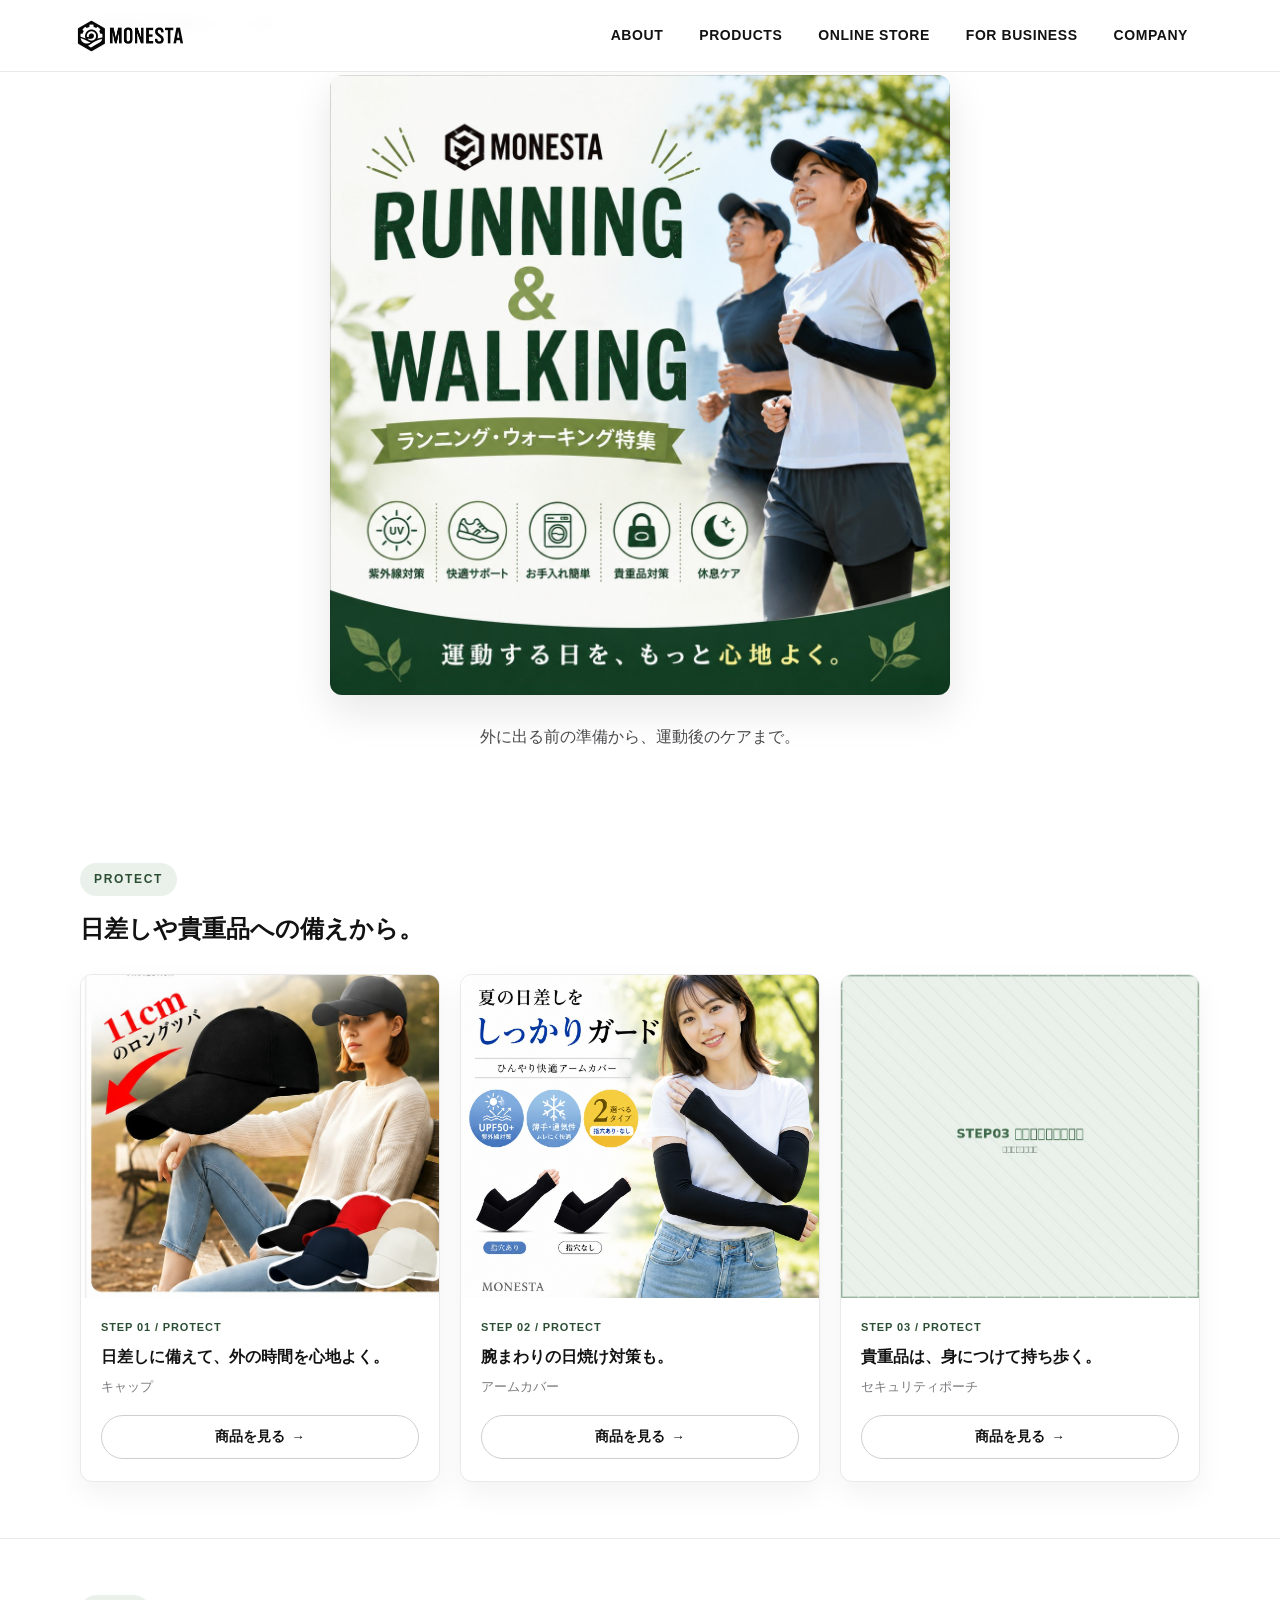
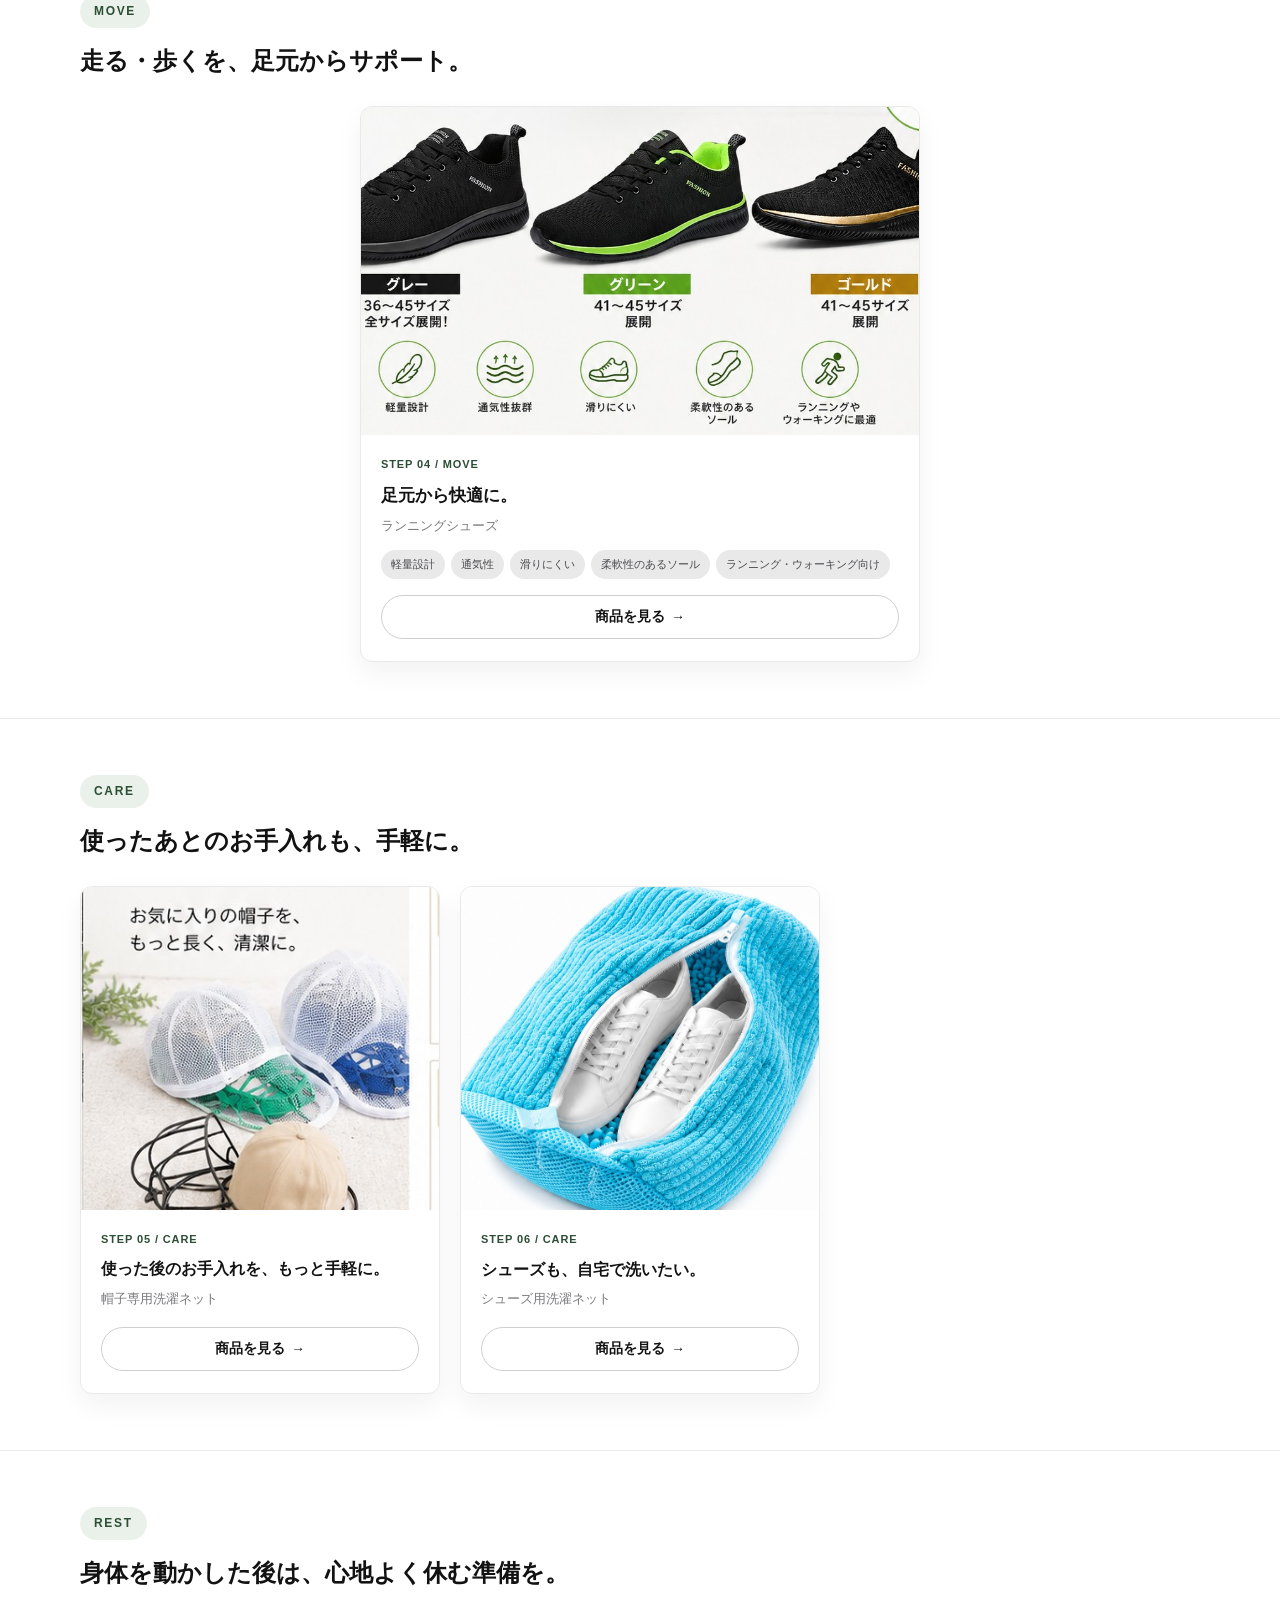
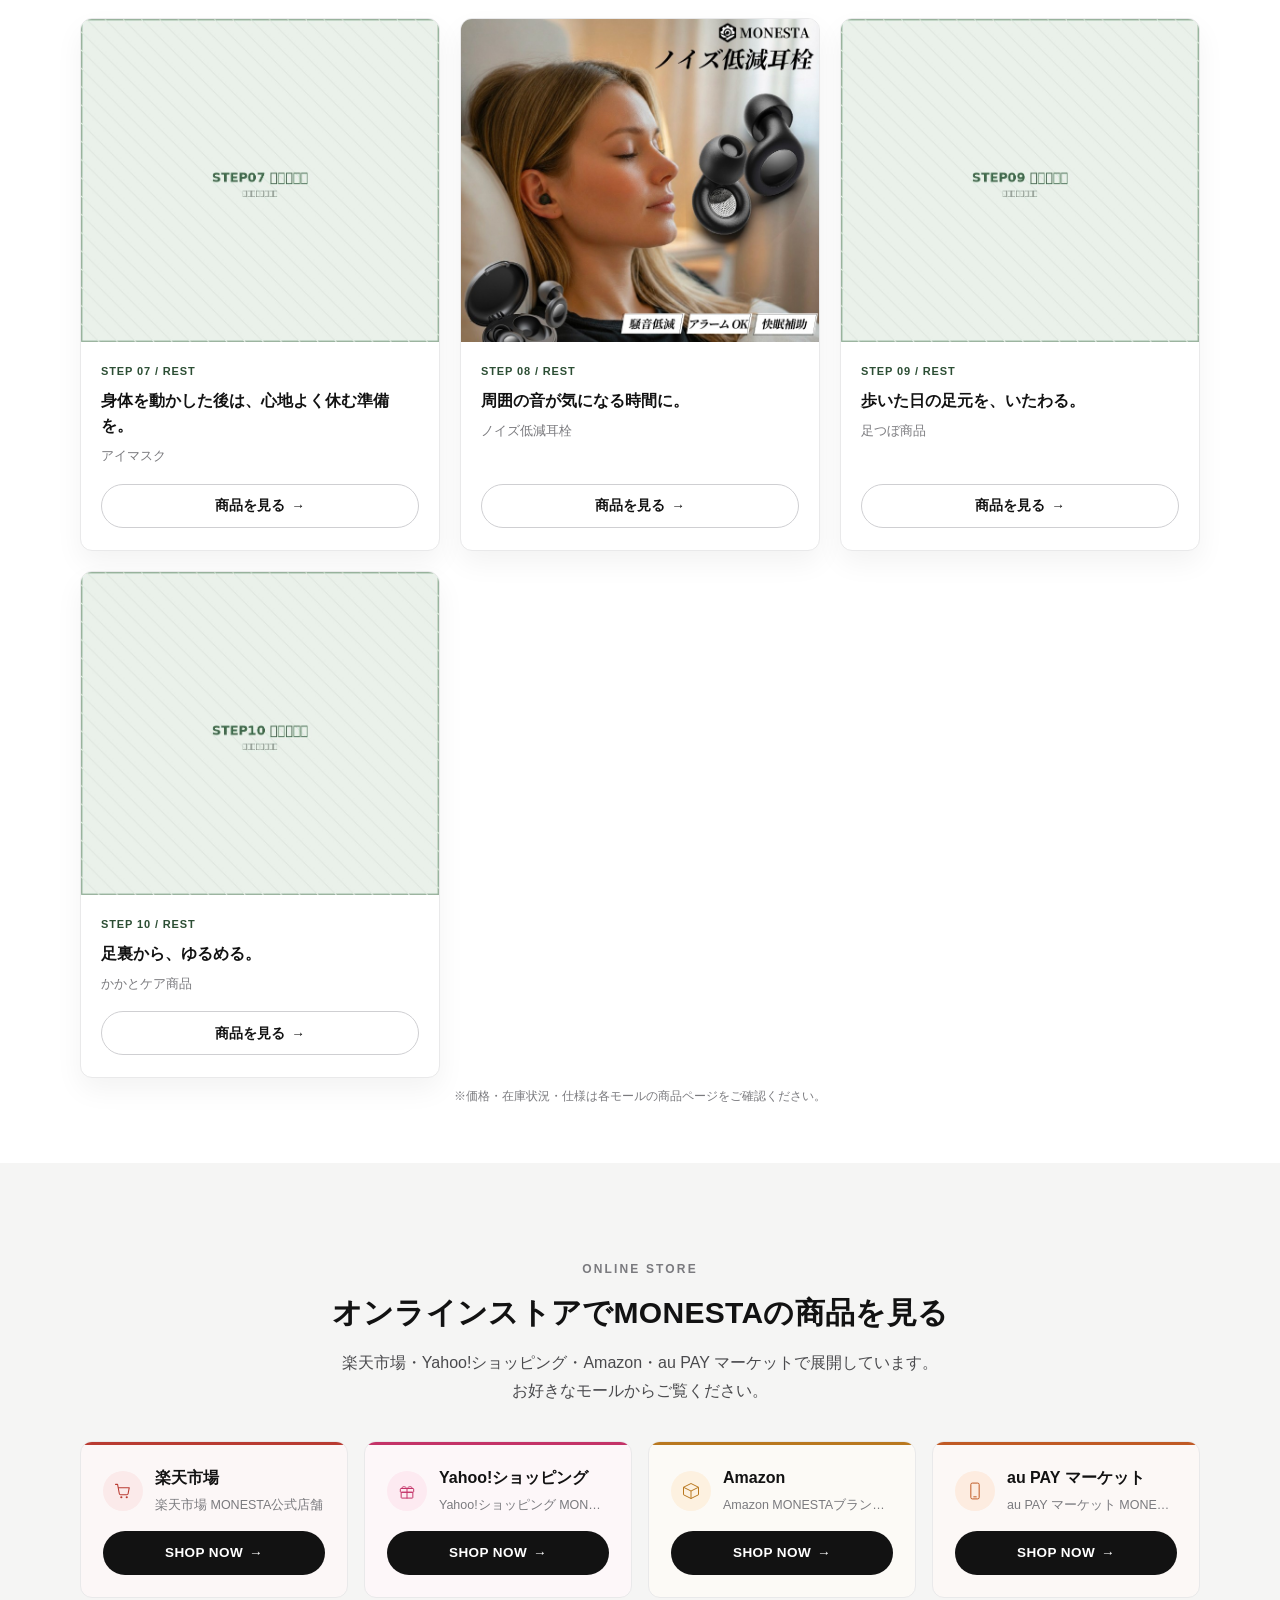
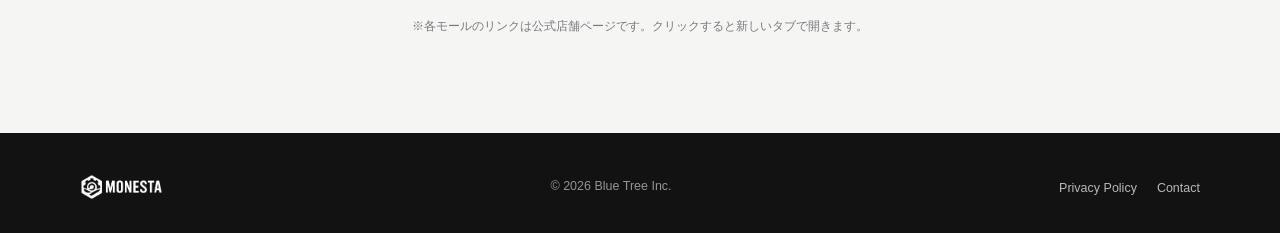
==== commit 4d31dfae: "Add ONLINE STORE section to running-walking feature page" ====
--- a/features/running-walking/index.html
+++ b/features/running-walking/index.html
@@ -344,6 +344,26 @@
       </div>
 
       <p class="rw-footnote">※価格・在庫状況・仕様は各モールの商品ページをご確認ください。</p>
+    </div>
+  </section>
+
+  <!-- =========================================================
+       ONLINE STORE（トップページと同一構成・同一データを再利用）
+       js/config.js の stores[] を main.js が #store-grid へ自動描画します。
+  ========================================================= -->
+  <section class="section online-store" id="online-store">
+    <div class="container">
+      <p class="section-eyebrow center">ONLINE STORE</p>
+      <h2 class="section-title center">オンラインストアでMONESTAの商品を見る</h2>
+      <p class="section-lead center">
+        楽天市場・Yahoo!ショッピング・Amazon・au PAY マーケットで展開しています。<br class="pc-only">
+        お好きなモールからご覧ください。
+      </p>
+
+      <div class="store-grid" id="store-grid">
+        <!-- カードは js/config.js の stores[] から main.js が自動生成します（現在4件）。 -->
+      </div>
+      <p class="store-note">※各モールのリンクは公式店舗ページです。クリックすると新しいタブで開きます。</p>
     </div>
   </section>
 
--- a/css/style.css
+++ b/css/style.css
@@ -1075,12 +1075,14 @@
 }
 
 /* =========================================================
-   16. FEATURE entry card（トップページ → 特集ページへの導線）
-   PRODUCTSセクションの直後、OUR VALUESの手前に追加する新規セクション。
+   16. FEATURE セクション（トップページ独立セクション）
+   PRODUCTS と OUR VALUES の間に配置する新規セクション（#feature）。
    既存セクション（HERO/ABOUT/NUMBERS/PRODUCTS/VALUES...）のCSSは
    一切変更せず、ここから完全に新規のクラスのみを追加する。
    デザインは他セクションの余白感・角丸・シャドウ・フォントに合わせつつ、
    このカードのみグリーンをアクセントに使用する。
+   .feature-grid は今後 TRAVEL / CAR & BIKE / OUTDOOR 等の特集カードを
+   追加した際に自動で複数列に広がるグリッド（現在はカード1枚のみ）。
 ========================================================= */
 :root {
   --c-accent-green: #3f6b4a;
@@ -1088,9 +1090,16 @@
   --c-accent-green-soft: #eaf1ea;
 }
 
-.feature-entry { background: var(--c-white); }
+.feature-grid {
+  display: grid;
+  grid-template-columns: 1fr;
+  gap: 24px;
+}
+@media (min-width: 768px) {
+  .feature-grid { grid-template-columns: repeat(auto-fit, minmax(360px, 1fr)); }
+}
+
 .feature-card {
-  margin-top: 8px;
   display: flex;
   flex-direction: column;
   border-radius: var(--radius-m);
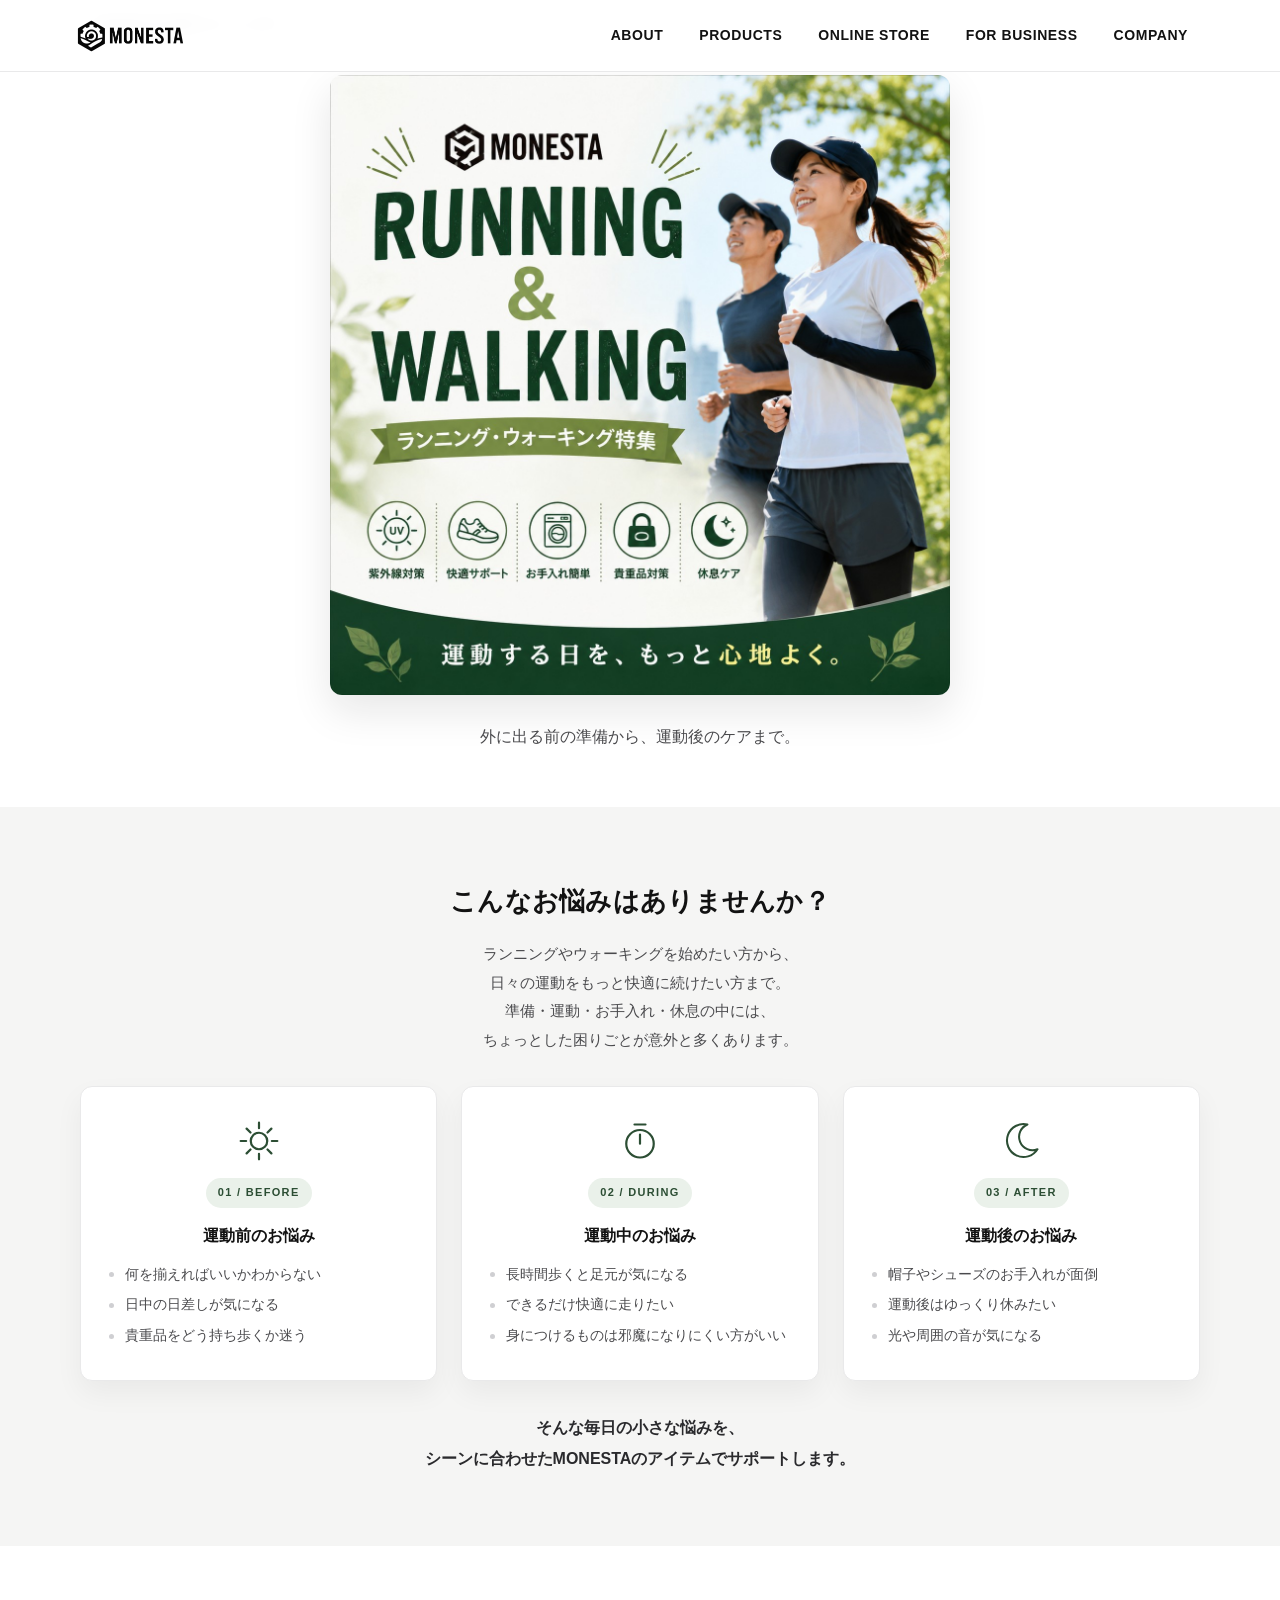
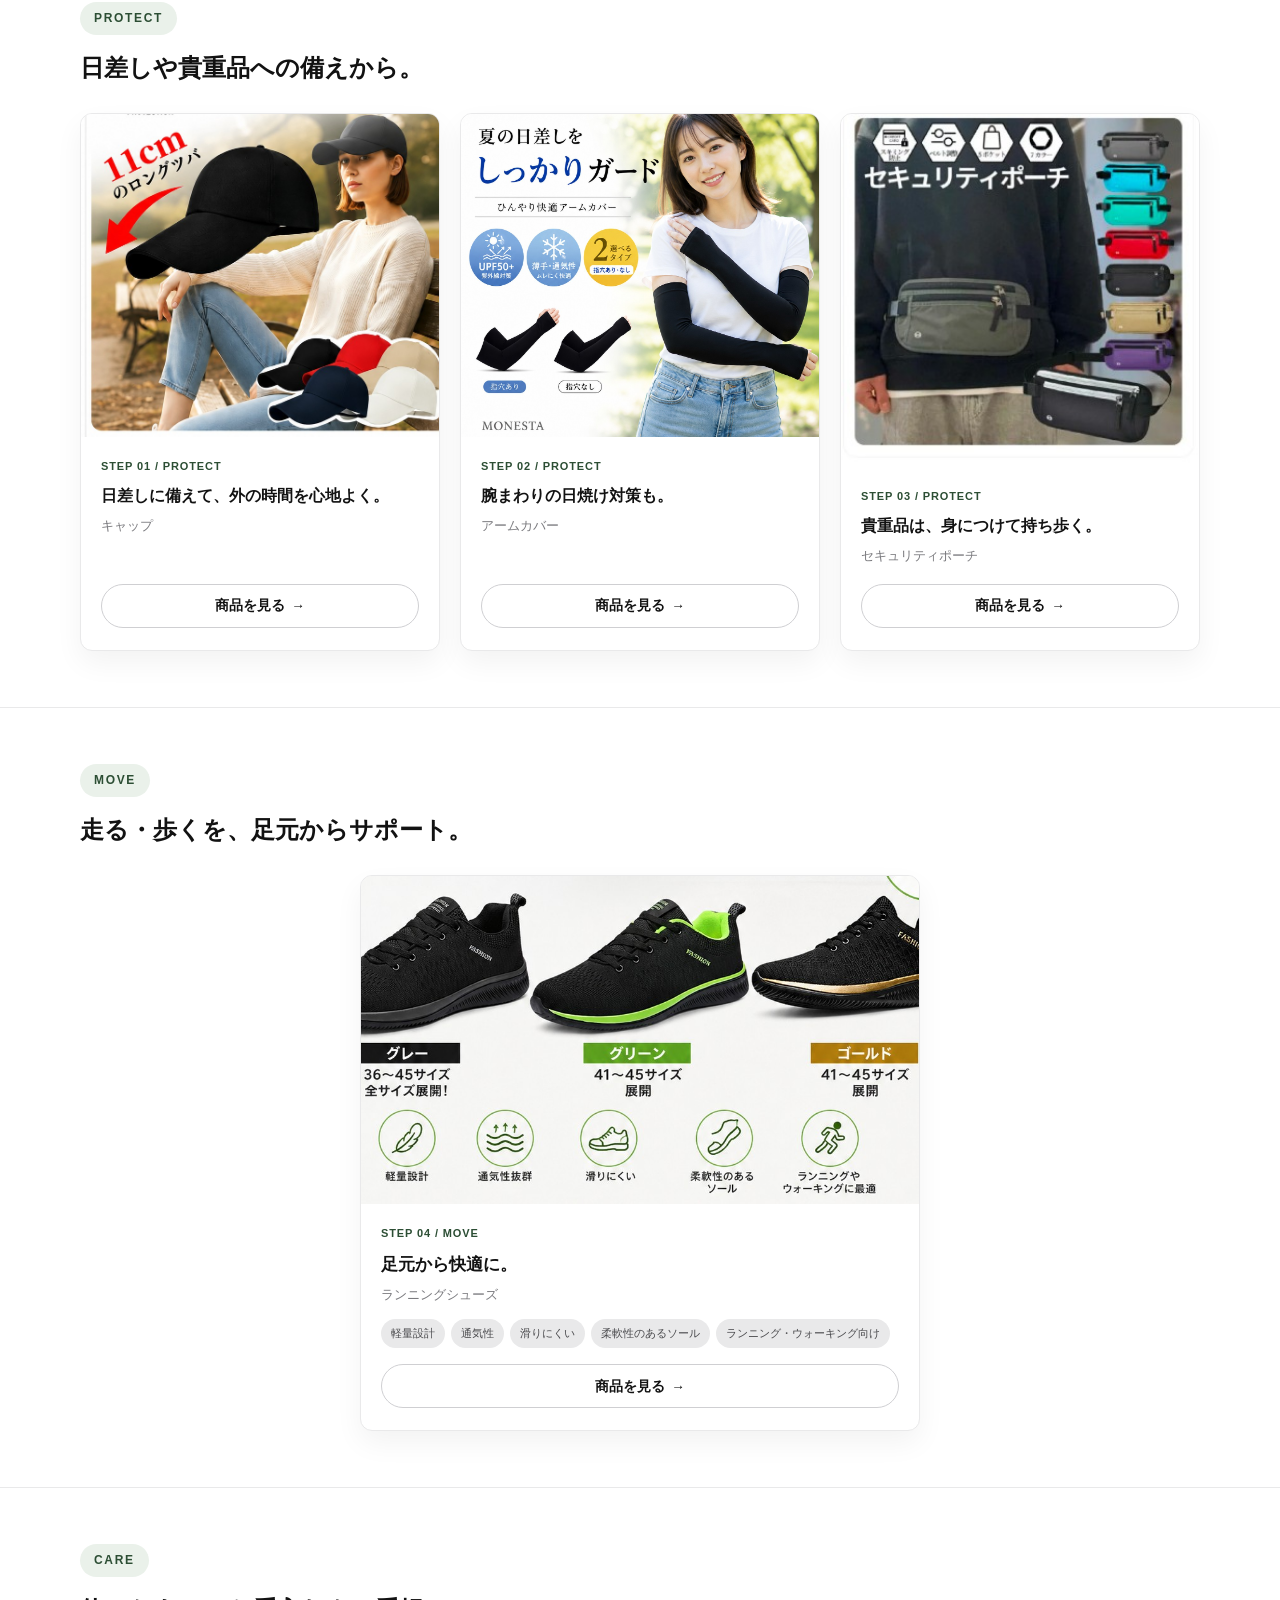
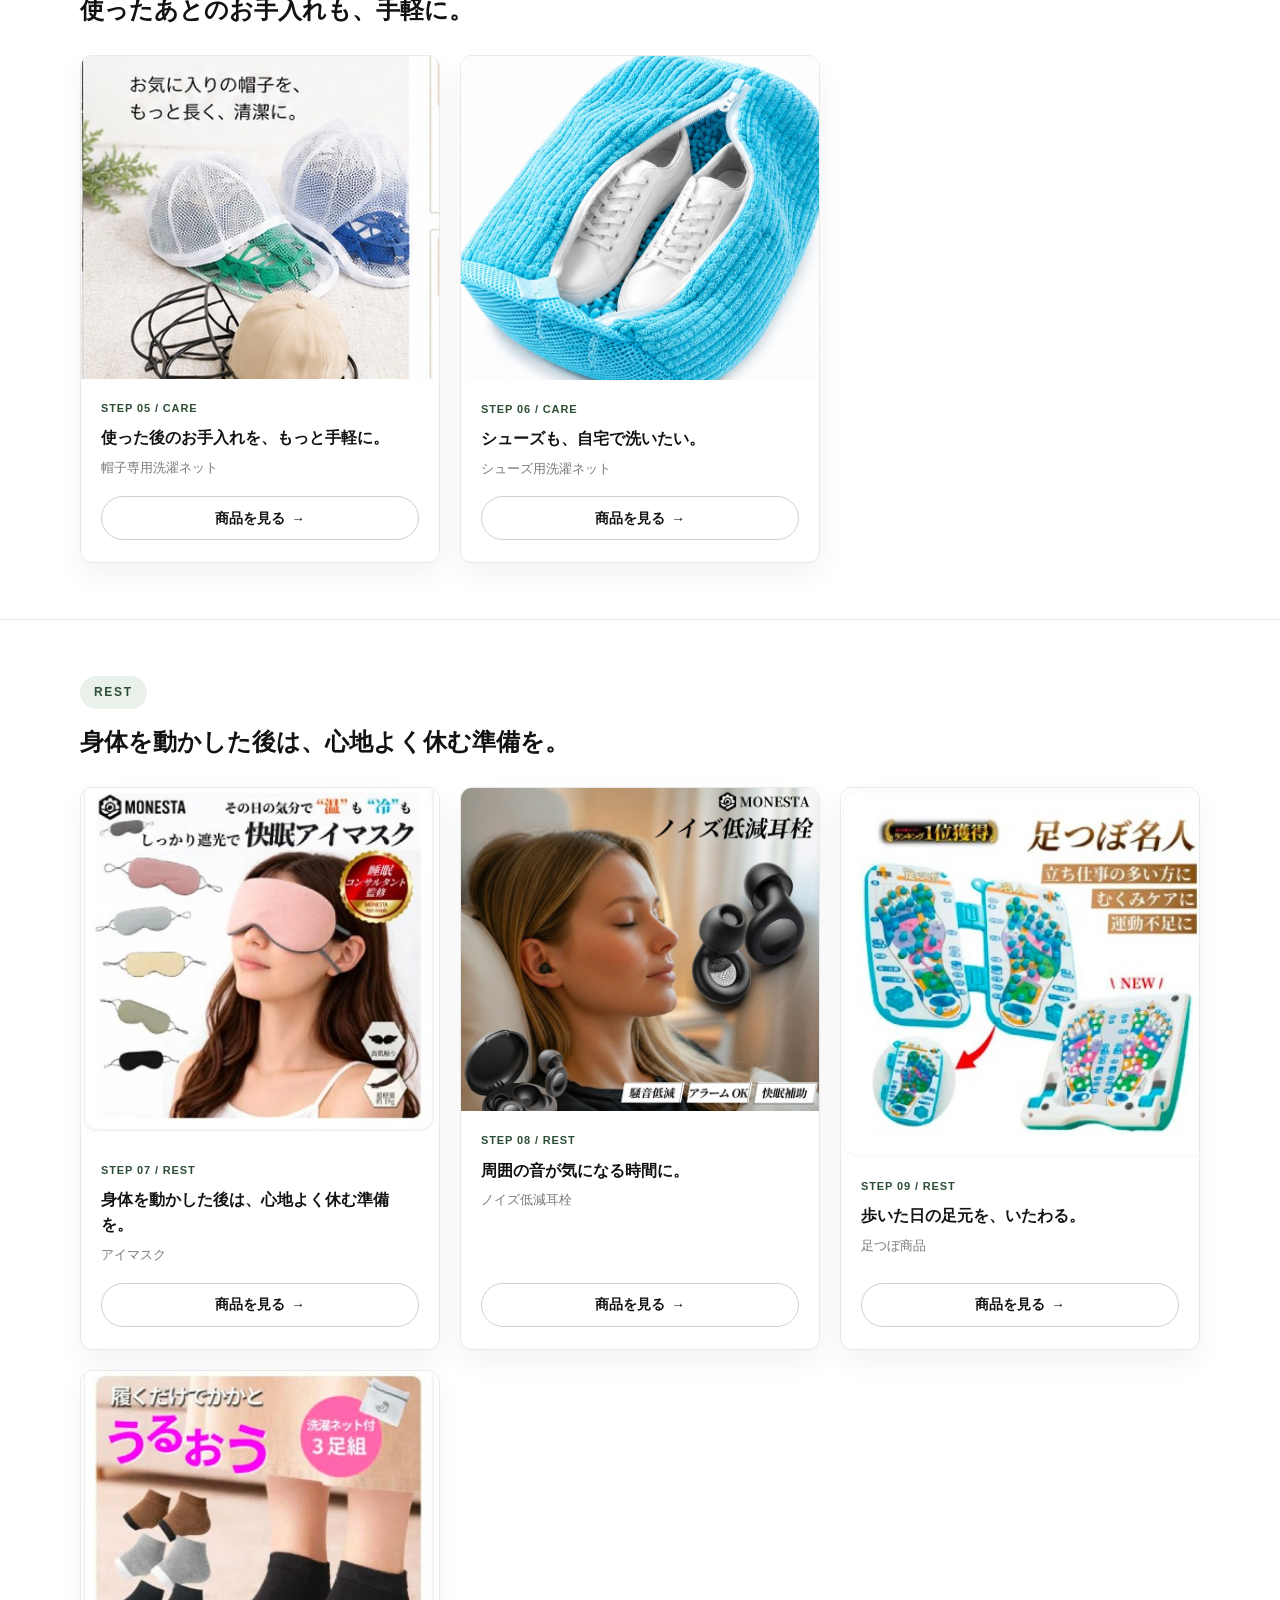
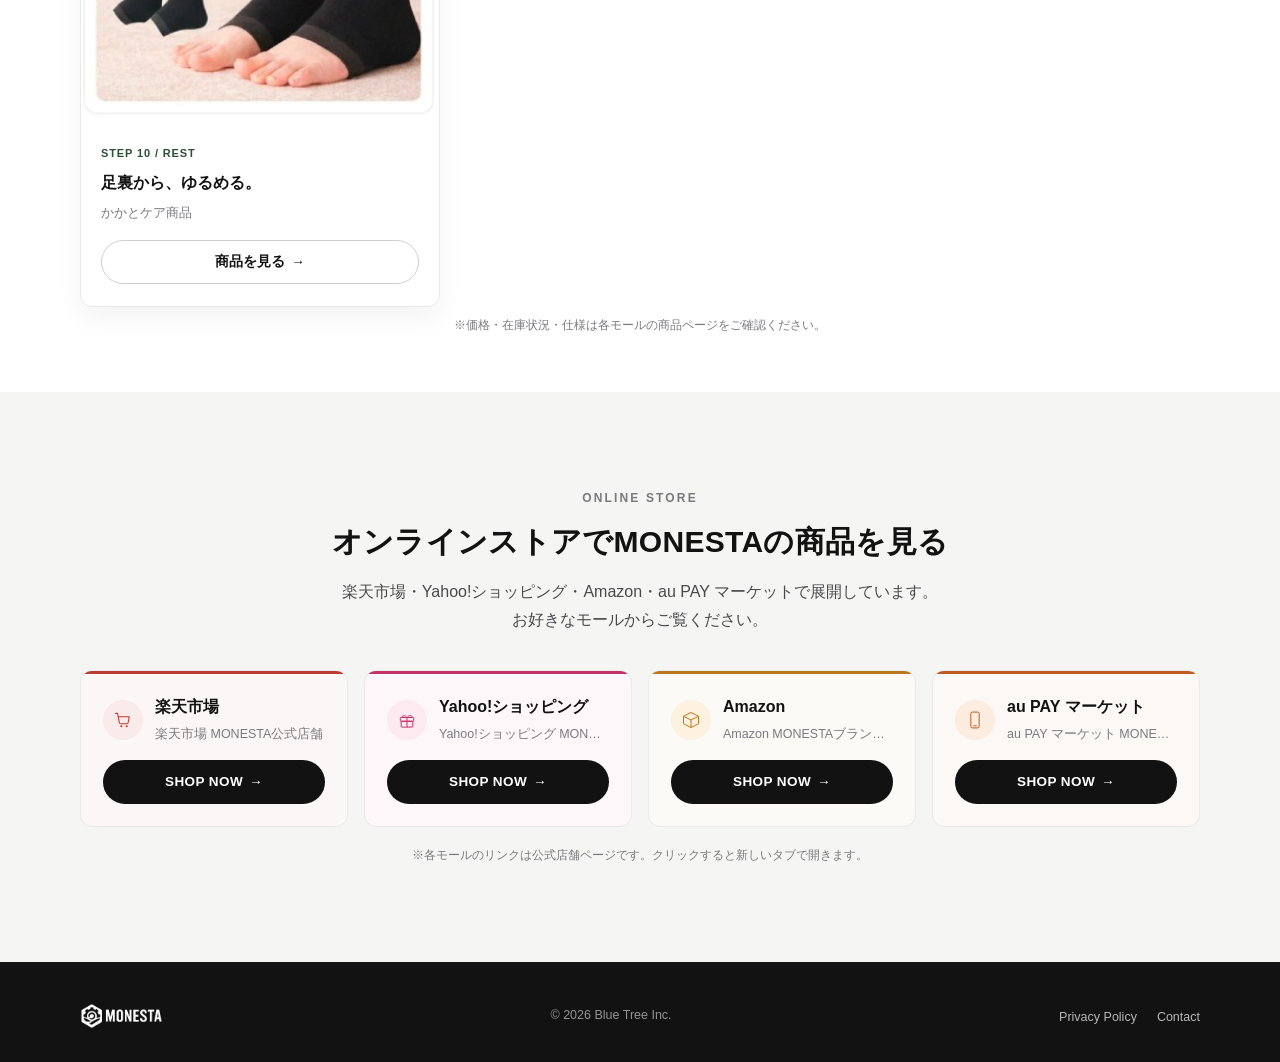
==== commit e7512b23: "Add empathy/concerns section to running-walking page (html) Insert 「こんなお悩みはありませんか？」 section (rw-conc" ====
--- a/features/running-walking/index.html
+++ b/features/running-walking/index.html
@@ -85,6 +85,80 @@
           width="1254" height="1254" loading="eager">
       </div>
       <p class="rw-hero-lead">外に出る前の準備から、運動後のケアまで。</p>
+    </div>
+  </section>
+
+  <!-- =========================================================
+       こんなお悩みはありませんか？（共感・お悩み訴求セクション）
+       Yahoo!ショッピング特集ページにある「運動前／運動中／運動後の
+       お悩み」という構成の考え方のみを参考にし、画像は使用せず
+       MONESTA公式サイト向けにHTML＋CSSで新規に構築。
+       商品を見せる前に「自分にも当てはまる」と共感してもらうための
+       セクションで、以降のPROTECT〜RESTへ自然に接続する。
+       ※このセクション追加により、既存のSTEP01〜10カード・商品画像・
+       商品リンクには一切変更を加えていない。
+  =========================================================
+  -->
+  <section class="rw-concerns" id="concerns">
+    <div class="container">
+      <div class="rw-concerns-head">
+        <h2 class="rw-concerns-heading">こんなお悩みはありませんか？</h2>
+        <p class="rw-concerns-lead">
+          ランニングやウォーキングを始めたい方から、<br>
+          日々の運動をもっと快適に続けたい方まで。<br>
+          準備・運動・お手入れ・休息の中には、<br>
+          ちょっとした困りごとが意外と多くあります。
+        </p>
+      </div>
+
+      <div class="rw-concerns-grid">
+        <!-- 01: 運動前のお悩み -->
+        <article class="rw-concern-card fade-in">
+          <div class="rw-concern-icon" aria-hidden="true">
+            <svg viewBox="0 0 48 48" fill="none"><circle cx="24" cy="24" r="9" stroke="currentColor" stroke-width="2.4"/><path d="M24 4v6M24 38v6M4 24h6M38 24h6M10.5 10.5l4.2 4.2M33.3 33.3l4.2 4.2M10.5 37.5l4.2-4.2M33.3 14.7l4.2-4.2" stroke="currentColor" stroke-width="2.4" stroke-linecap="round"/></svg>
+          </div>
+          <span class="rw-concern-eyebrow">01 / BEFORE</span>
+          <h3 class="rw-concern-title">運動前のお悩み</h3>
+          <ul class="rw-concern-list">
+            <li>何を揃えればいいかわからない</li>
+            <li>日中の日差しが気になる</li>
+            <li>貴重品をどう持ち歩くか迷う</li>
+          </ul>
+        </article>
+
+        <!-- 02: 運動中のお悩み -->
+        <article class="rw-concern-card fade-in">
+          <div class="rw-concern-icon" aria-hidden="true">
+            <svg viewBox="0 0 48 48" fill="none"><circle cx="24" cy="27" r="15" stroke="currentColor" stroke-width="2.4"/><path d="M24 27V17M18 6h12" stroke="currentColor" stroke-width="2.4" stroke-linecap="round"/></svg>
+          </div>
+          <span class="rw-concern-eyebrow">02 / DURING</span>
+          <h3 class="rw-concern-title">運動中のお悩み</h3>
+          <ul class="rw-concern-list">
+            <li>長時間歩くと足元が気になる</li>
+            <li>できるだけ快適に走りたい</li>
+            <li>身につけるものは邪魔になりにくい方がいい</li>
+          </ul>
+        </article>
+
+        <!-- 03: 運動後のお悩み -->
+        <article class="rw-concern-card fade-in">
+          <div class="rw-concern-icon" aria-hidden="true">
+            <svg viewBox="0 0 48 48" fill="none"><path d="M31 6a18 18 0 1 0 11 27A14 14 0 0 1 31 6z" stroke="currentColor" stroke-width="2.2" stroke-linejoin="round"/></svg>
+          </div>
+          <span class="rw-concern-eyebrow">03 / AFTER</span>
+          <h3 class="rw-concern-title">運動後のお悩み</h3>
+          <ul class="rw-concern-list">
+            <li>帽子やシューズのお手入れが面倒</li>
+            <li>運動後はゆっくり休みたい</li>
+            <li>光や周囲の音が気になる</li>
+          </ul>
+        </article>
+      </div>
+
+      <p class="rw-concerns-summary">
+        そんな毎日の小さな悩みを、<br>
+        シーンに合わせたMONESTAのアイテムでサポートします。
+      </p>
     </div>
   </section>
 
--- a/css/style.css
+++ b/css/style.css
@@ -1198,6 +1198,106 @@
   color: var(--c-gray-700);
 }
 
+/* ---- こんなお悩みはありませんか？（HEROと商品紹介の間の共感セクション）
+   白ベース＋淡いグリーンのアクセントのみで構成し、Yahoo特集のようなEC
+   モール感は持ち込まない。背景を.online-storeと同じ--c-off-whiteにして
+   前後の白背景セクションからやんわり独立させ、しっかり余白を取る。 ---- */
+.rw-concerns { padding: 48px 0; background: var(--c-off-white); }
+.rw-concerns-head { max-width: 640px; margin: 0 auto; text-align: center; }
+.rw-concerns-heading {
+  font-size: 21px;
+  font-weight: 800;
+  letter-spacing: 0.01em;
+  color: var(--c-black);
+}
+.rw-concerns-lead {
+  margin-top: 16px;
+  font-size: 13.5px;
+  line-height: 1.9;
+  color: var(--c-gray-700);
+}
+
+.rw-concerns-grid {
+  margin-top: 32px;
+  display: grid;
+  grid-template-columns: 1fr;
+  gap: 16px;
+}
+.rw-concern-card {
+  background: var(--c-white);
+  border: 1px solid var(--c-gray-100);
+  border-radius: var(--radius-m);
+  padding: 28px 24px;
+  box-shadow: 0 12px 28px rgba(18, 18, 18, 0.05);
+  text-align: center;
+}
+.rw-concern-icon {
+  width: 44px;
+  height: 44px;
+  margin: 0 auto 14px;
+  color: var(--c-accent-green-dark);
+}
+.rw-concern-icon svg { width: 100%; height: 100%; }
+.rw-concern-eyebrow {
+  display: inline-flex;
+  align-items: center;
+  font-size: 11px;
+  font-weight: 800;
+  letter-spacing: 0.12em;
+  color: var(--c-accent-green-dark);
+  background: var(--c-accent-green-soft);
+  padding: 5px 12px;
+  border-radius: 999px;
+}
+.rw-concern-title {
+  margin-top: 14px;
+  font-size: 16px;
+  font-weight: 800;
+  color: var(--c-black);
+}
+.rw-concern-list {
+  margin-top: 14px;
+  display: flex;
+  flex-direction: column;
+  gap: 8px;
+  text-align: left;
+}
+.rw-concern-list li {
+  position: relative;
+  padding-left: 16px;
+  font-size: 13.5px;
+  line-height: 1.7;
+  color: var(--c-gray-700);
+}
+.rw-concern-list li::before {
+  content: "";
+  position: absolute;
+  left: 0;
+  top: 0.65em;
+  width: 5px;
+  height: 5px;
+  border-radius: 50%;
+  background: var(--c-gray-300);
+}
+
+.rw-concerns-summary {
+  margin-top: 32px;
+  text-align: center;
+  font-size: 14.5px;
+  font-weight: 700;
+  line-height: 1.9;
+  color: var(--c-charcoal);
+}
+
+@media (min-width: 768px) {
+  .rw-concerns { padding: 72px 0; }
+  .rw-concerns-heading { font-size: 26px; }
+  .rw-concerns-lead { font-size: 15px; }
+  .rw-concerns-grid { grid-template-columns: repeat(3, 1fr); gap: 24px; }
+  .rw-concern-card { padding: 32px 28px; }
+  .rw-concerns-summary { font-size: 16px; }
+}
+
 /* ---- カテゴリー区切り（PROTECT / MOVE / CARE / REST） ---- */
 .rw-category { padding: 40px 0; }
 .rw-category + .rw-category { border-top: 1px solid var(--c-gray-100); }
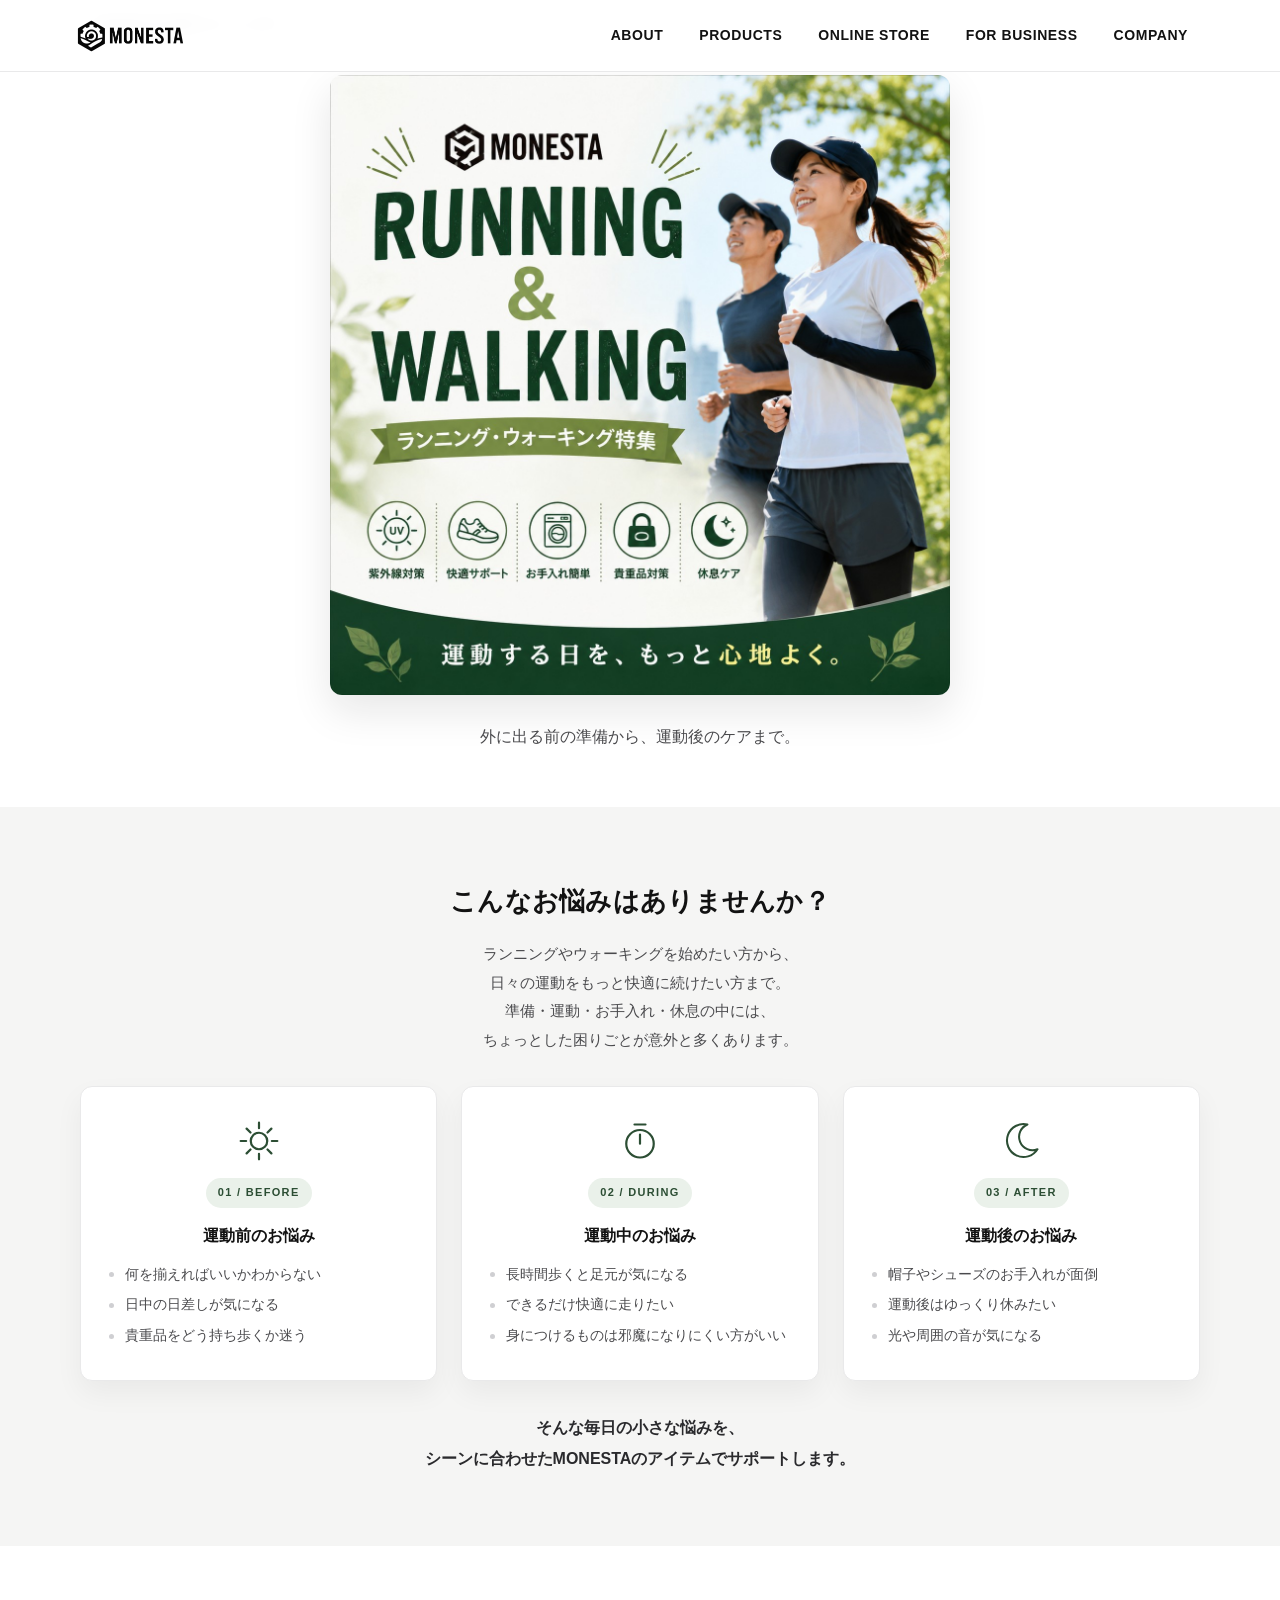
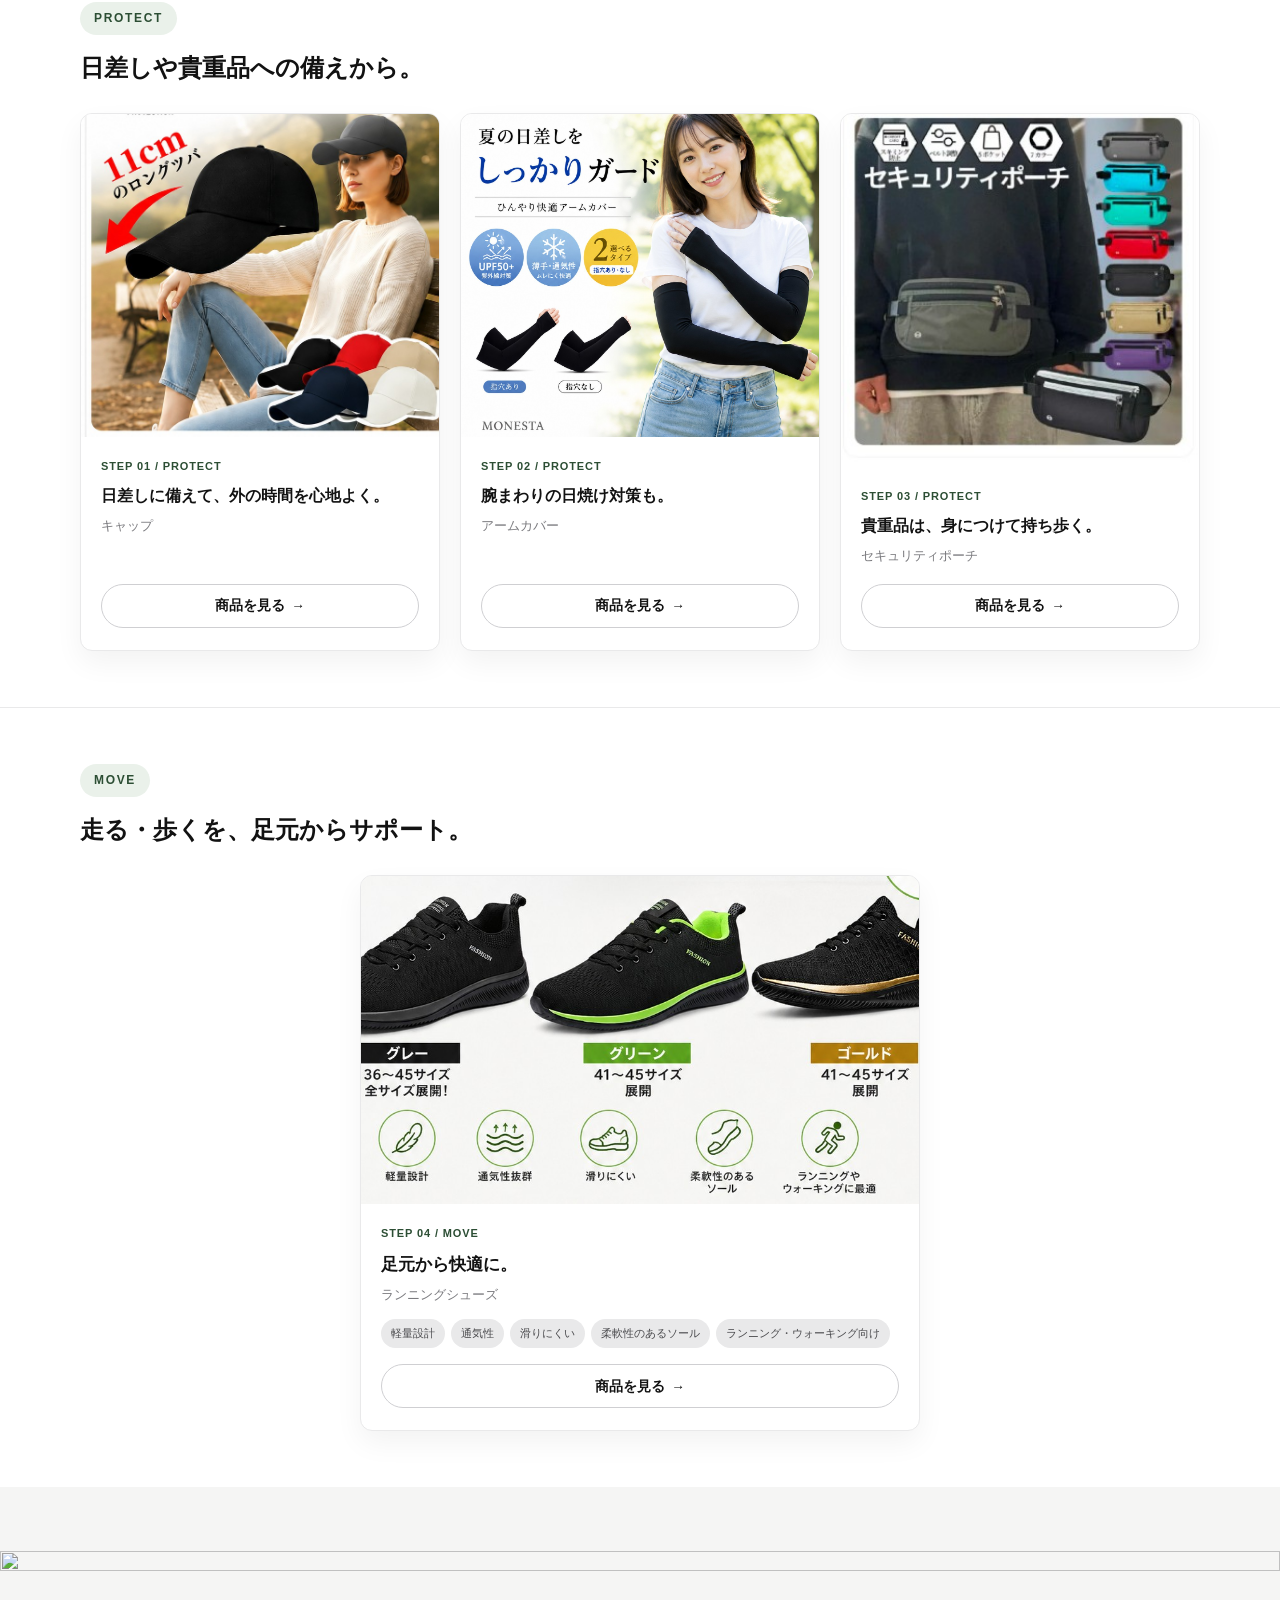
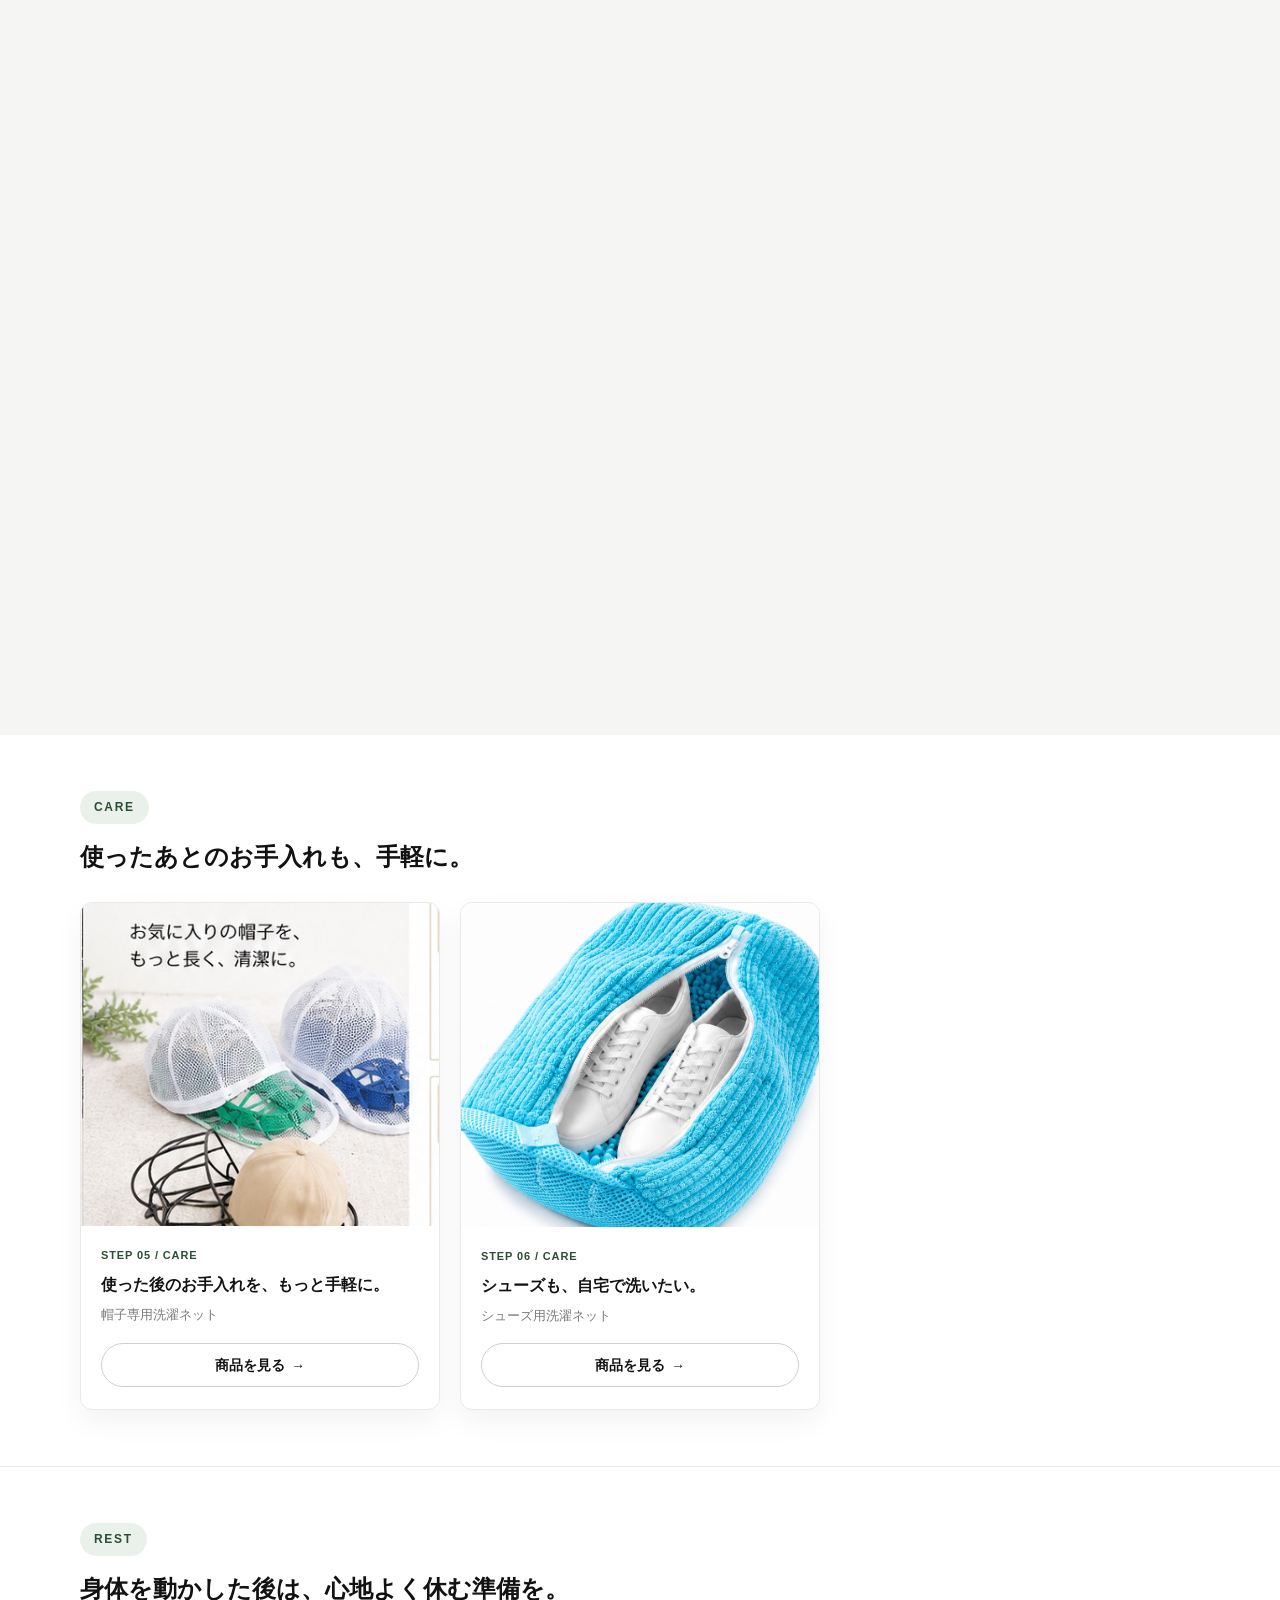
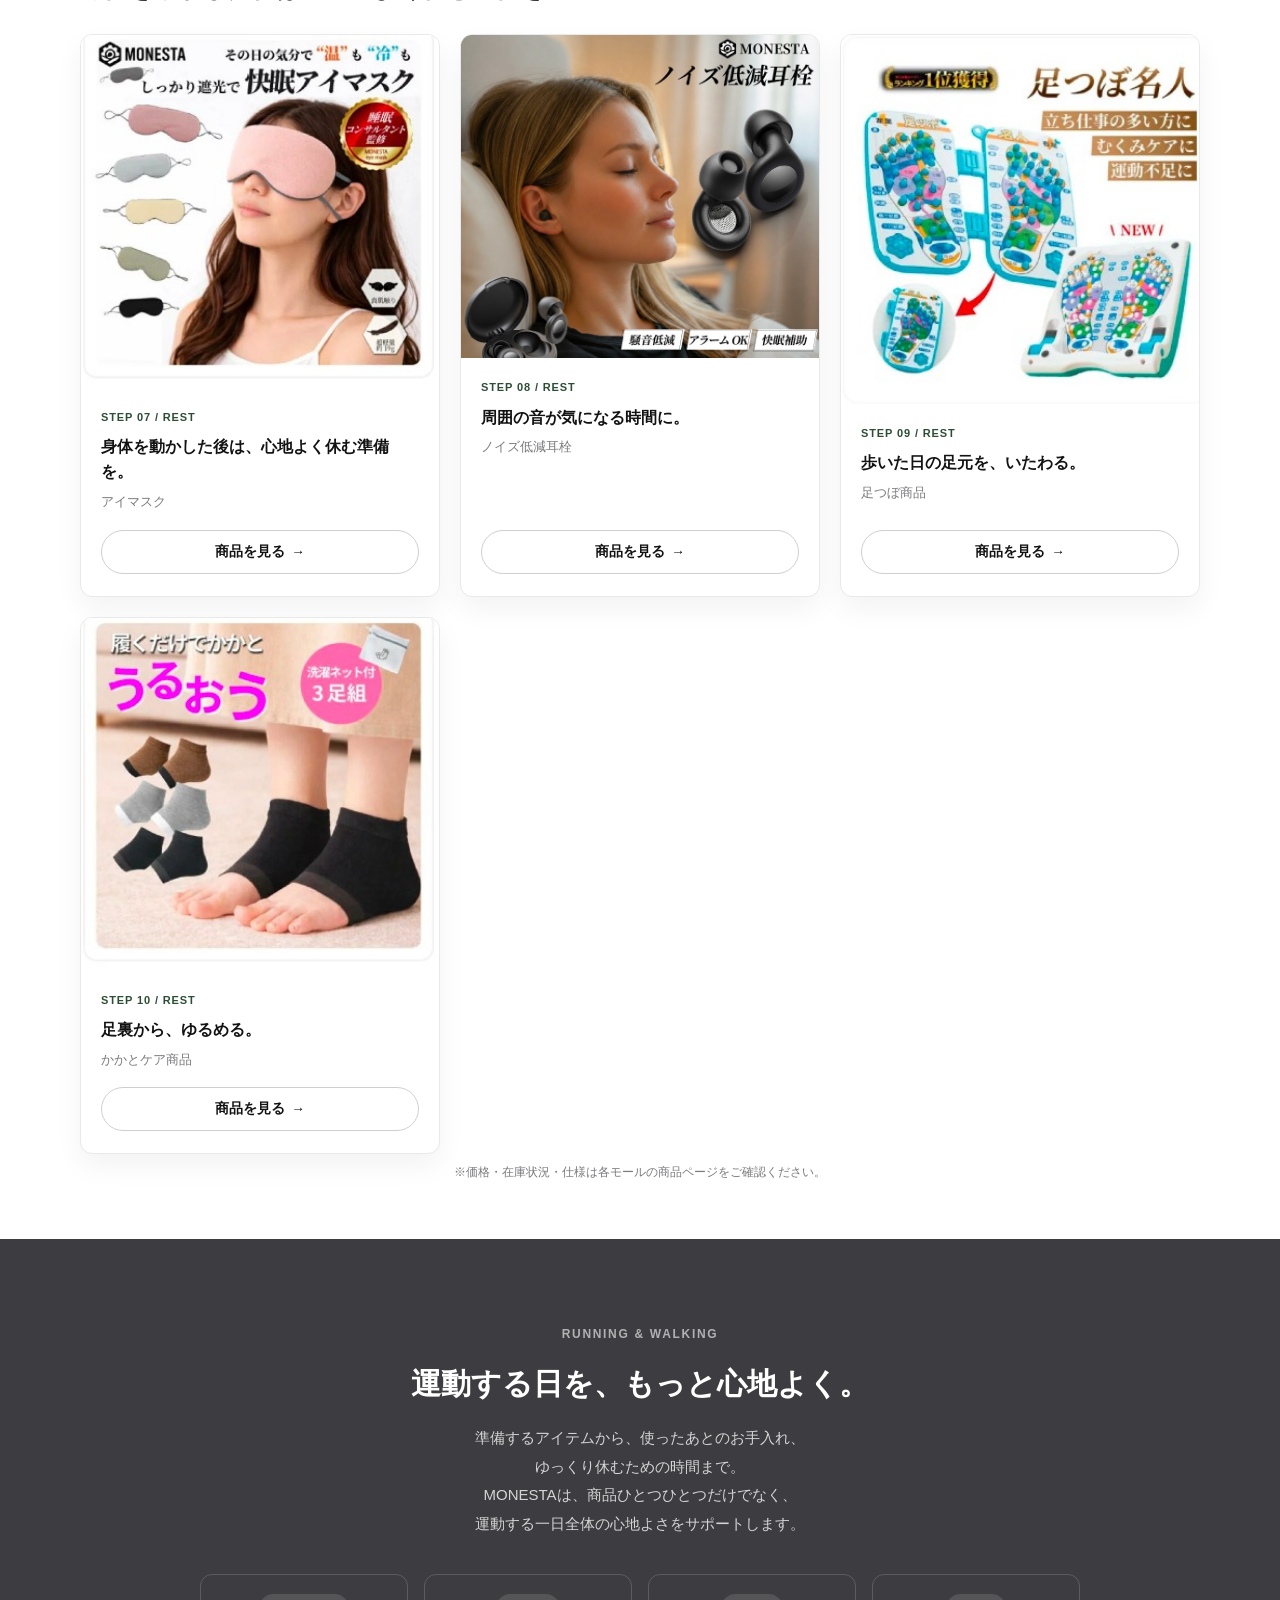
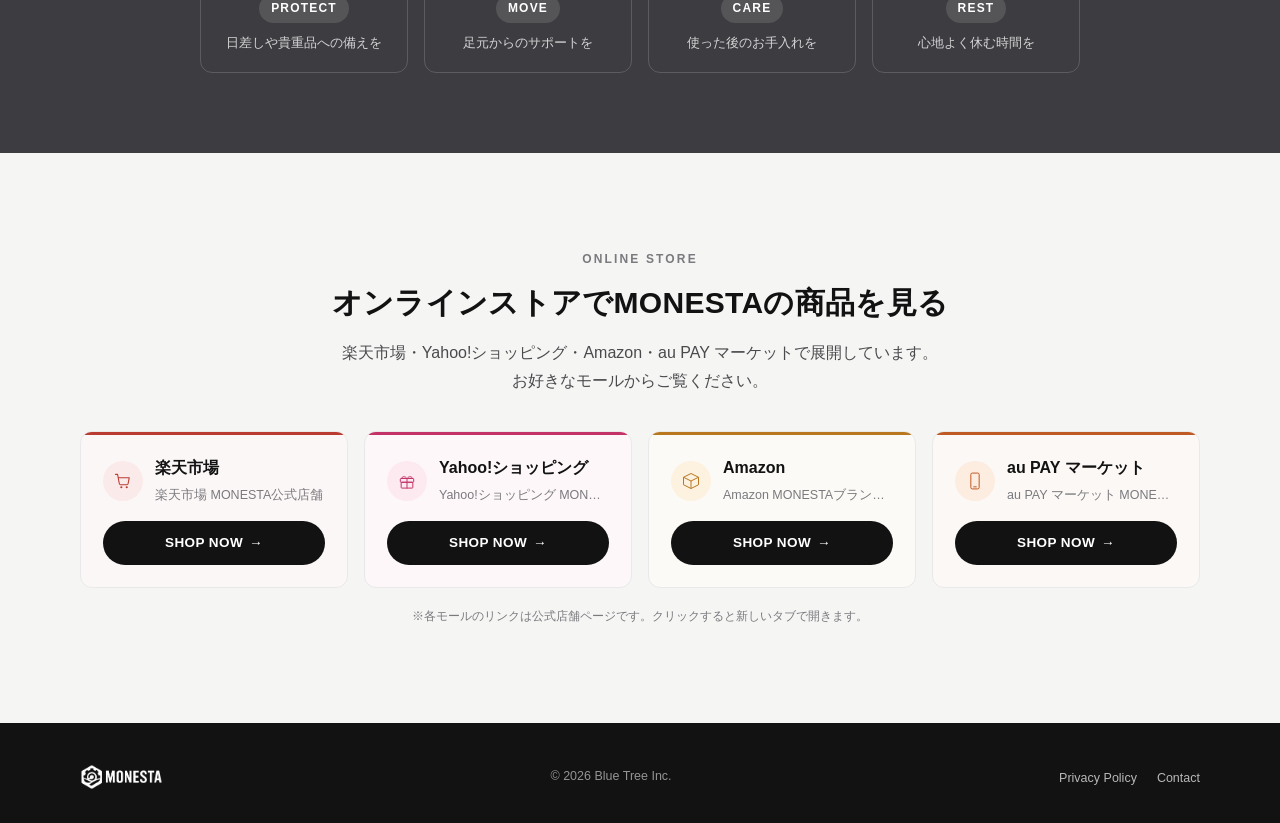
==== commit 2f888ce2: "RUNNING&WALKING: 「3つの小さな習慣」「運動する日を、もっと心地よく。」セクション追加" ====
--- a/features/running-walking/index.html
+++ b/features/running-walking/index.html
@@ -276,6 +276,53 @@
   </section>
 
   <!-- =========================================================
+       無理なく続けるための、3つの小さな習慣。（読み物セクション）
+       Yahoo!ショッピング特集ページの同名セクションのデザインが完成度が
+       高いため、PC（1024px以上）はその画像（habits-pc.jpg）をそのまま
+       メインビジュアルとして使用。スマホ・タブレット（1023px以下）は
+       画像内の文字が小さくなり読みにくくなるため、HTML/CSSで同内容を
+       再構築して表示する（トップページ「MONESTA IN NUMBERS」と同じ
+       PC＝画像／SP＝HTML＋CSSの手法）。
+       配置：MOVE（STEP04） → 本セクション → CARE（STEP05-06）。
+       ※本セクション追加により、STEP01〜10の商品カード・画像・
+       商品リンクには一切変更を加えていない。
+       =========================================================
+  -->
+  <section class="rw-habits" id="habits">
+    <div class="rw-habits-pc-image" aria-hidden="true">
+      <img src="../../assets/images/running-walking/habits-pc.jpg" alt="" loading="lazy" width="1728" height="972">
+    </div>
+    <div class="container rw-habits-html">
+      <div class="rw-habits-head">
+        <h2 class="rw-habits-heading">無理なく続けるための、<br>3つの小さな習慣。</h2>
+      </div>
+      <ol class="rw-habits-list">
+        <li class="rw-habits-item fade-in">
+          <span class="rw-habits-num" aria-hidden="true">01</span>
+          <div class="rw-habits-body">
+            <h3 class="rw-habits-title">最初から頑張りすぎない</h3>
+            <p class="rw-habits-text">いきなり高い目標を立てず、できることから。小さな積み重ねが、続く力になります。</p>
+          </div>
+        </li>
+        <li class="rw-habits-item fade-in">
+          <span class="rw-habits-num" aria-hidden="true">02</span>
+          <div class="rw-habits-body">
+            <h3 class="rw-habits-title">季節や時間帯を選ぶ</h3>
+            <p class="rw-habits-text">気候や自分のリズムに合わせて選ぶことで、心地よく取り組めます。</p>
+          </div>
+        </li>
+        <li class="rw-habits-item fade-in">
+          <span class="rw-habits-num" aria-hidden="true">03</span>
+          <div class="rw-habits-body">
+            <h3 class="rw-habits-title">お手入れと休息まで整える</h3>
+            <p class="rw-habits-text">走ることと同じくらい、ケアや休息も大切。整えることで、次の一歩が軽くなります。</p>
+          </div>
+        </li>
+      </ol>
+    </div>
+  </section>
+
+  <!-- =========================================================
        CARE（STEP 05-06）
   =========================================================
   -->
@@ -418,6 +465,50 @@
       </div>
 
       <p class="rw-footnote">※価格・在庫状況・仕様は各モールの商品ページをご確認ください。</p>
+    </div>
+  </section>
+
+  <!-- =========================================================
+       運動する日を、もっと心地よく。（特集全体のクロージング）
+       Yahoo!ショッピング特集ページの同名クロージングの「個々の商品訴求
+       だけで終わらず、運動する一日全体をMONESTAが支える」という役割
+       のみを参考にし、HTML＋CSSで新規に構築。参考画像には現在の公式
+       サイトに存在しない商品（フットレスト／肩こり解消グッズ）の記載が
+       含まれていたため画像はそのまま使用せず、実際のPROTECT/MOVE/CARE/
+       REST（STEP01〜10）の構成のみを反映した文言に置き換えている。
+       見出しはHEROセクション末尾のコピーと同じ一文にし、特集全体を
+       挟み込むブックエンド構成にしている。
+       配置：REST（STEP07-10） → 本セクション → ONLINE STORE。
+       =========================================================
+  -->
+  <section class="rw-closing" id="closing">
+    <div class="container">
+      <p class="rw-closing-eyebrow">RUNNING &amp; WALKING</p>
+      <h2 class="rw-closing-heading">運動する日を、<br class="sp-only">もっと心地よく。</h2>
+      <p class="rw-closing-lead">
+        準備するアイテムから、使ったあとのお手入れ、<br class="pc-only">
+        ゆっくり休むための時間まで。<br>
+        MONESTAは、商品ひとつひとつだけでなく、<br class="pc-only">
+        運動する一日全体の心地よさをサポートします。
+      </p>
+      <ul class="rw-closing-grid">
+        <li class="rw-closing-item">
+          <span class="rw-closing-tag">PROTECT</span>
+          <p class="rw-closing-text">日差しや貴重品への備えを</p>
+        </li>
+        <li class="rw-closing-item">
+          <span class="rw-closing-tag">MOVE</span>
+          <p class="rw-closing-text">足元からのサポートを</p>
+        </li>
+        <li class="rw-closing-item">
+          <span class="rw-closing-tag">CARE</span>
+          <p class="rw-closing-text">使った後のお手入れを</p>
+        </li>
+        <li class="rw-closing-item">
+          <span class="rw-closing-tag">REST</span>
+          <p class="rw-closing-text">心地よく休む時間を</p>
+        </li>
+      </ul>
     </div>
   </section>
 
--- a/css/style.css
+++ b/css/style.css
@@ -1298,6 +1298,117 @@
   .rw-concerns-summary { font-size: 16px; }
 }
 
+/* ---- 無理なく続けるための、3つの小さな習慣。（MOVEとCAREの間の読み物セクション）
+   Yahoo!ショッピング特集ページにあった同名セクションのデザインが完成度が
+   高いため、PC（1024px以上）はその画像（habits-pc.jpg）をそのまま1枚の
+   ビジュアルとして表示する。スマホ・タブレット（1023px以下）は画像内の
+   文字が小さくなり読みにくいため、HTML/CSSで同内容を再構築して表示する。
+   トップページ「MONESTA IN NUMBERS」と同じ「視覚的にのみ非表示」の手法で
+   PC版・SP版の二重表示を防ぐ。 ---- */
+.rw-habits { position: relative; background: var(--c-off-white); padding: 48px 0; }
+.rw-habits-pc-image { display: none; }
+.rw-habits-pc-image img { display: block; width: 100%; max-width: 1728px; height: auto; margin: 0 auto; }
+.rw-habits-head { max-width: 640px; margin: 0 auto; text-align: center; }
+.rw-habits-heading {
+  font-size: 21px;
+  font-weight: 800;
+  letter-spacing: 0.01em;
+  line-height: 1.5;
+  color: var(--c-black);
+}
+.rw-habits-list { margin-top: 32px; display: flex; flex-direction: column; gap: 16px; list-style: none; }
+.rw-habits-item {
+  display: flex;
+  align-items: flex-start;
+  gap: 16px;
+  background: var(--c-white);
+  border: 1px solid var(--c-gray-100);
+  border-radius: var(--radius-m);
+  padding: 22px 20px;
+  box-shadow: 0 12px 28px rgba(18, 18, 18, 0.05);
+}
+.rw-habits-num { flex-shrink: 0; font-size: 22px; font-weight: 800; color: var(--c-accent-green-dark); line-height: 1.5; }
+.rw-habits-title { font-size: 15px; font-weight: 800; color: var(--c-black); }
+.rw-habits-text { margin-top: 8px; font-size: 13.5px; line-height: 1.8; color: var(--c-gray-700); }
+
+@media (min-width: 768px) {
+  .rw-habits { padding: 64px 0; }
+  .rw-habits-heading { font-size: 25px; }
+  .rw-habits-item { padding: 26px 24px; }
+  .rw-habits-title { font-size: 16px; }
+  .rw-habits-text { font-size: 14px; }
+}
+
+@media (min-width: 1024px) {
+  .rw-habits-pc-image { display: block; }
+  .rw-habits .container.rw-habits-html {
+    position: absolute;
+    width: 1px;
+    height: 1px;
+    margin: -1px;
+    padding: 0;
+    overflow: hidden;
+    clip: rect(0, 0, 0, 0);
+    white-space: nowrap;
+    border: 0;
+    max-width: none;
+  }
+}
+
+/* ---- 運動する日を、もっと心地よく。（特集全体のクロージング）
+   Yahoo!ショッピング特集ページの同名クロージングの「個々の商品だけでなく
+   運動する一日全体をMONESTAが支える」というメッセージのみを参考にした
+   HTML/CSSの新規セクション。参考画像には現在の公式サイトに存在しない
+   商品（フットレスト／肩こり解消グッズ）の記載が含まれていたため画像は
+   使用せず、実際のPROTECT/MOVE/CARE/REST（STEP01〜10）の構成のみを
+   反映した文言に置き換えている。背景はFOR BUSINESSと同じ
+   --c-charcoal-midの単色帯にし、直前のREST（白背景）・直後の
+   ONLINE STORE（オフホワイト背景）との間にメリハリを作る。 ---- */
+.rw-closing { background: var(--c-charcoal-mid); color: var(--c-white); padding: 56px 0; text-align: center; }
+.rw-closing-eyebrow {
+  display: inline-flex;
+  font-size: 12px;
+  font-weight: 800;
+  letter-spacing: 0.14em;
+  color: rgba(255, 255, 255, 0.6);
+}
+.rw-closing-heading { margin-top: 14px; font-size: 24px; font-weight: 800; line-height: 1.5; color: var(--c-white); }
+.rw-closing-lead { margin-top: 18px; font-size: 13.5px; line-height: 1.9; color: rgba(255, 255, 255, 0.78); }
+.rw-closing-grid {
+  margin-top: 36px;
+  display: grid;
+  grid-template-columns: repeat(2, 1fr);
+  gap: 12px;
+  list-style: none;
+  max-width: 640px;
+  margin-left: auto;
+  margin-right: auto;
+}
+.rw-closing-item {
+  border: 1px solid rgba(255, 255, 255, 0.16);
+  border-radius: var(--radius-m);
+  padding: 18px 12px;
+}
+.rw-closing-tag {
+  display: inline-flex;
+  font-size: 12px;
+  font-weight: 800;
+  letter-spacing: 0.1em;
+  color: var(--c-white);
+  background: rgba(255, 255, 255, 0.12);
+  padding: 4px 12px;
+  border-radius: 999px;
+}
+.rw-closing-text { margin-top: 10px; font-size: 12.5px; line-height: 1.6; color: rgba(255, 255, 255, 0.78); }
+
+@media (min-width: 768px) {
+  .rw-closing { padding: 80px 0; }
+  .rw-closing-heading { font-size: 30px; }
+  .rw-closing-lead { font-size: 15px; }
+  .rw-closing-grid { grid-template-columns: repeat(4, 1fr); max-width: 880px; gap: 16px; }
+  .rw-closing-text { font-size: 13px; }
+}
+
 /* ---- カテゴリー区切り（PROTECT / MOVE / CARE / REST） ---- */
 .rw-category { padding: 40px 0; }
 .rw-category + .rw-category { border-top: 1px solid var(--c-gray-100); }
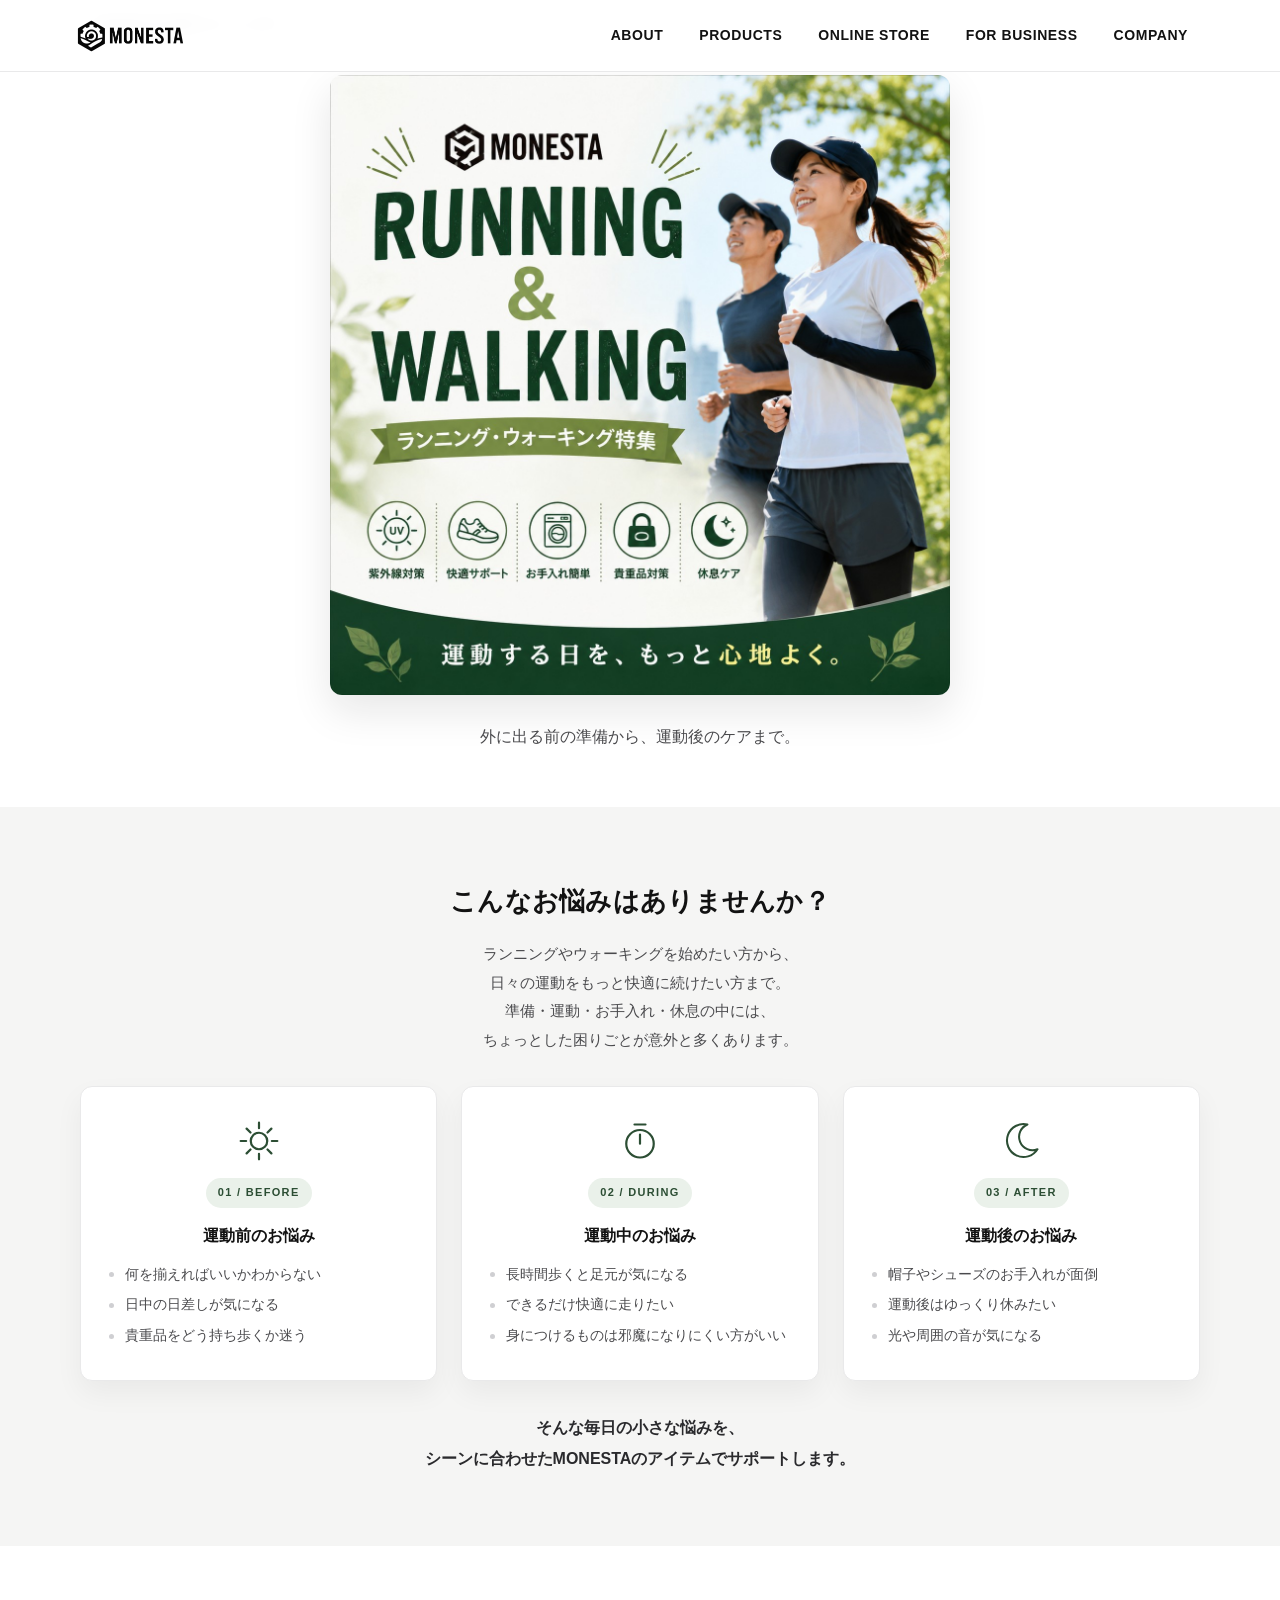
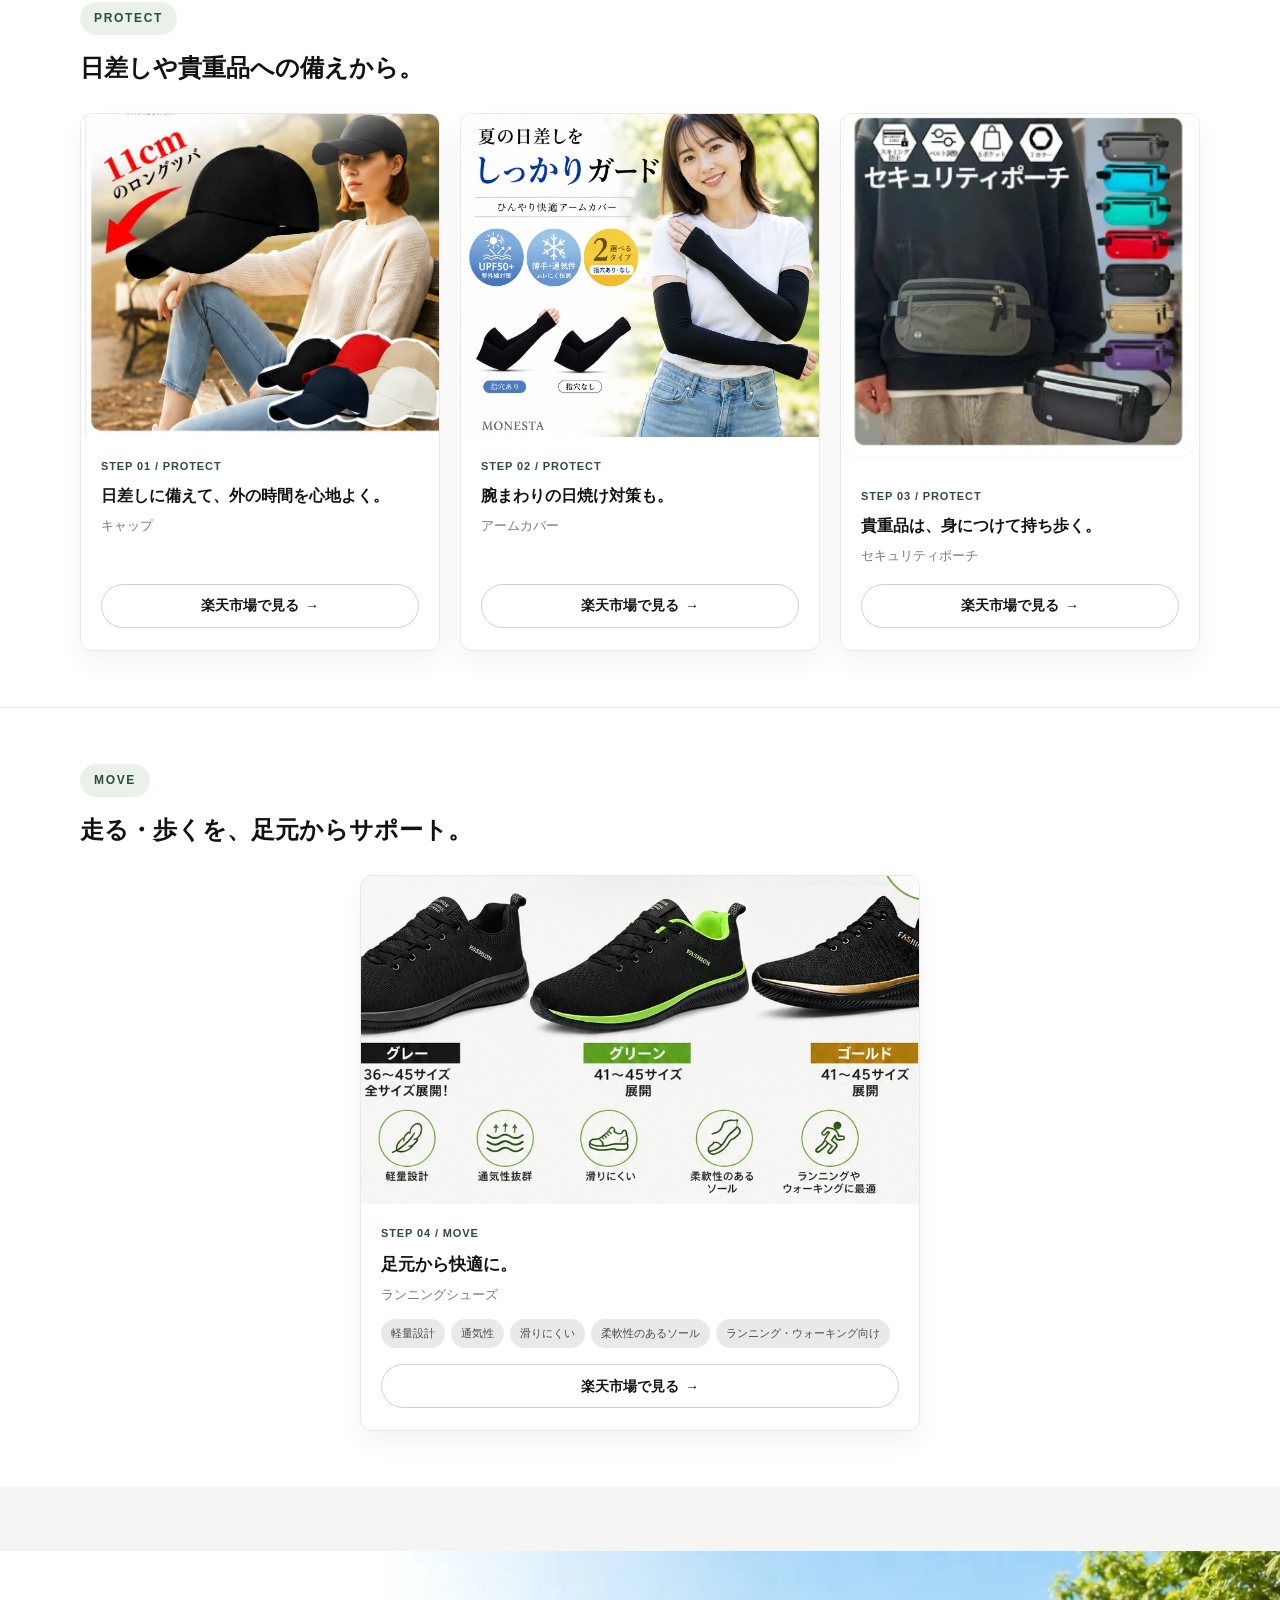
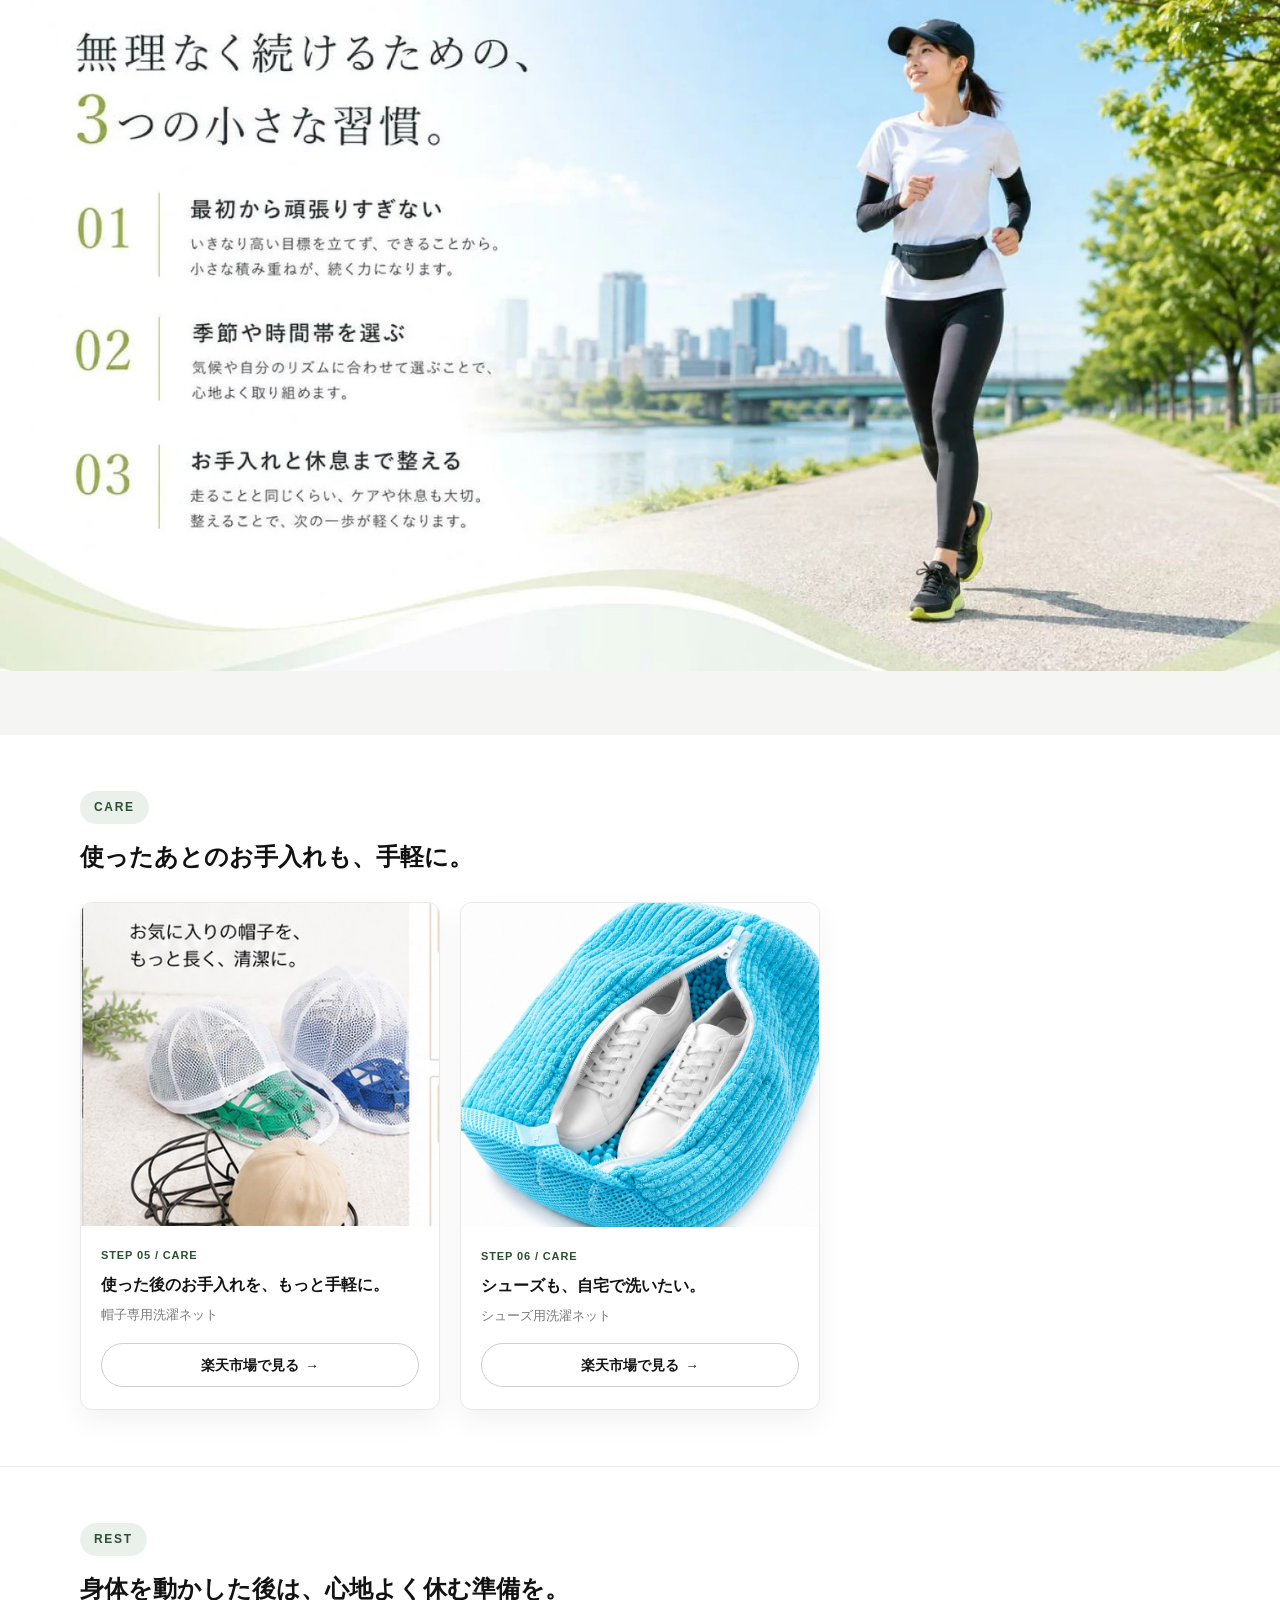
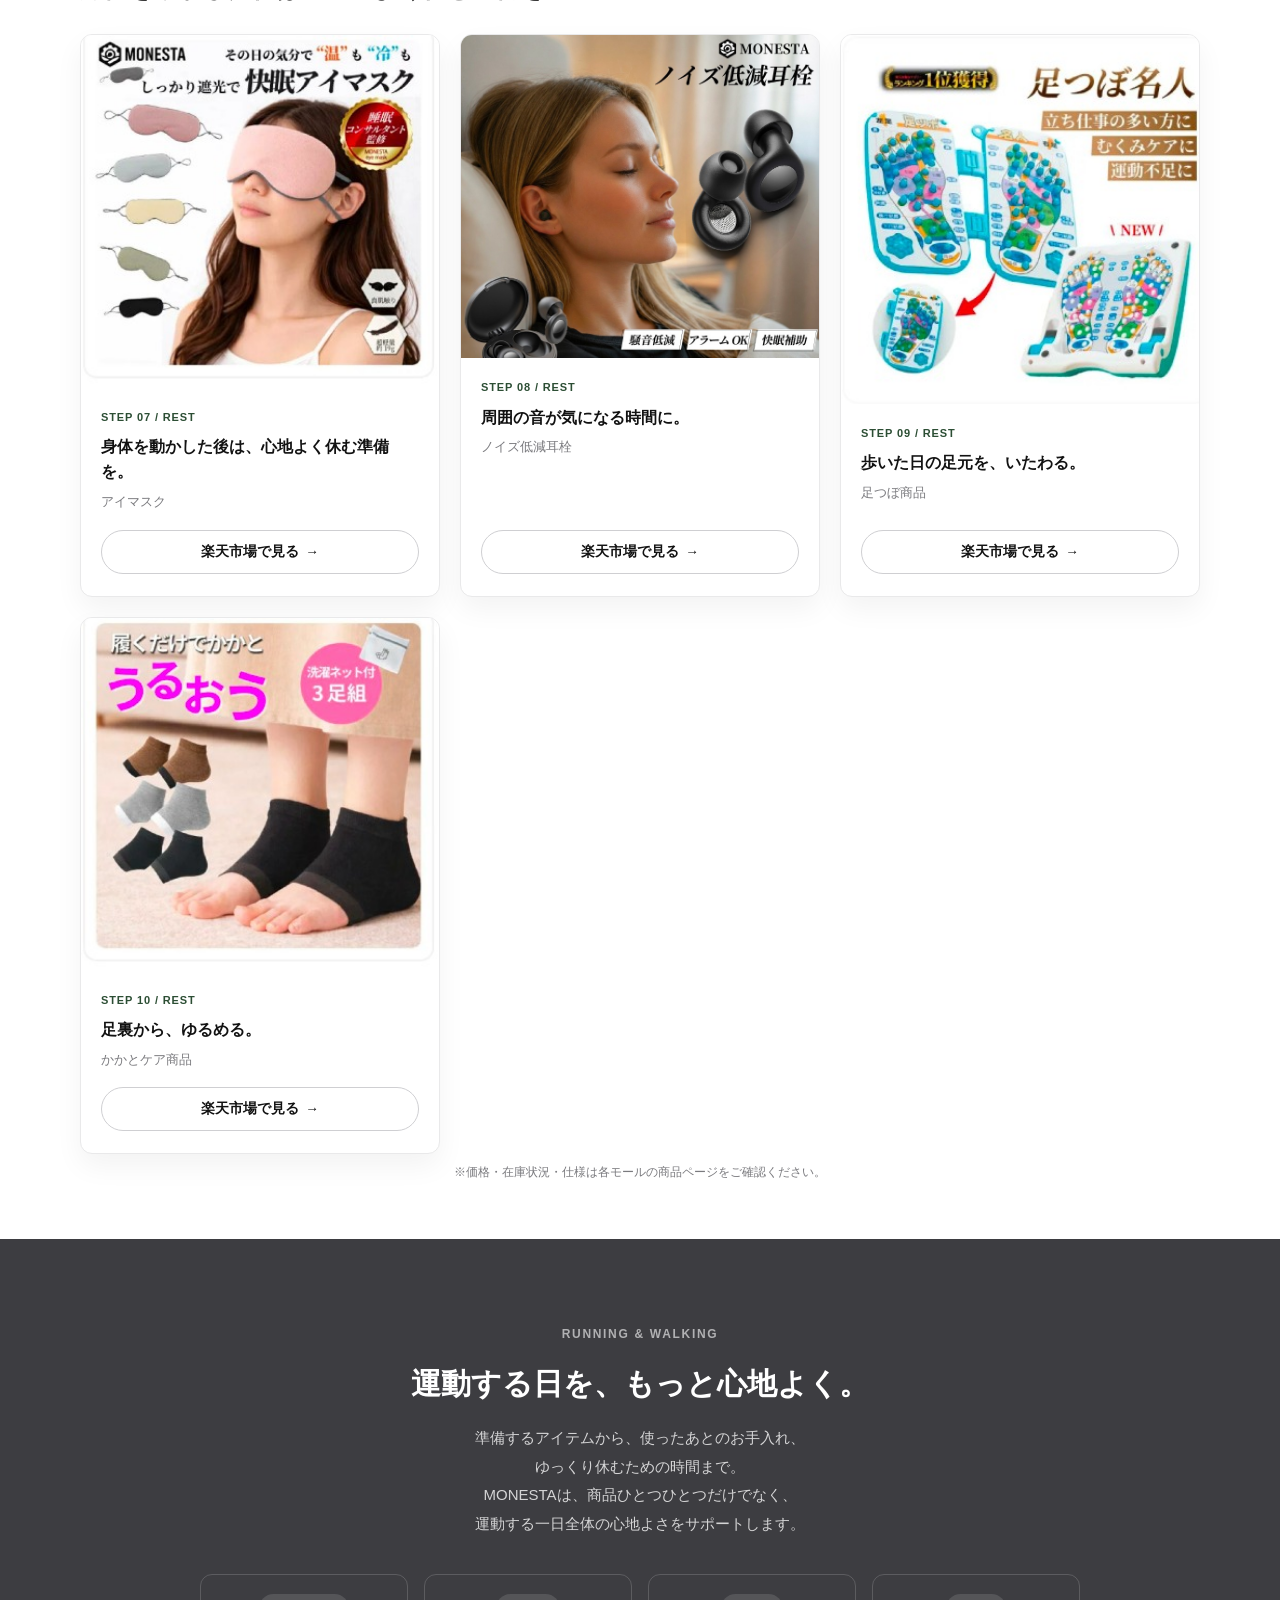
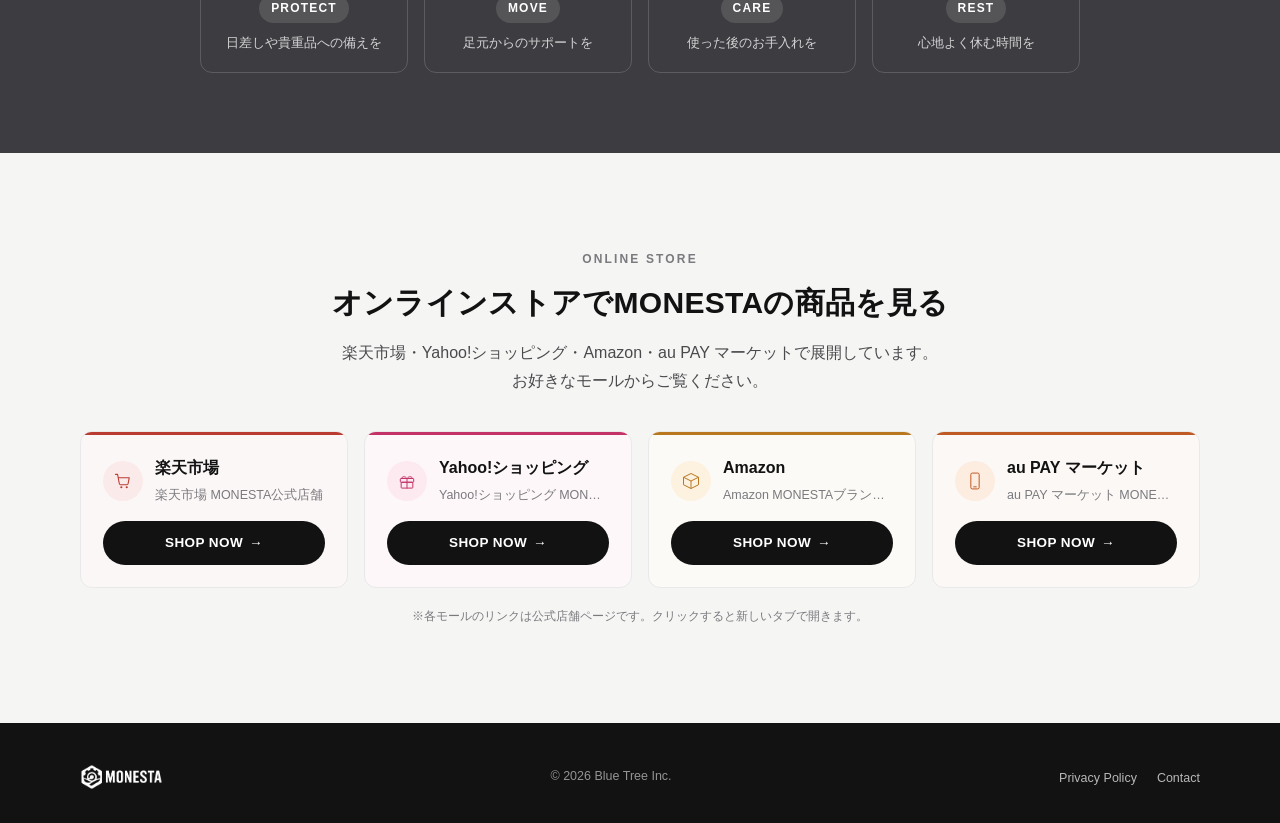
==== commit 16920207: "RUNNING&WALKING: STEP01-10の購入リンクをYahoo!からRakutenへ一本化" ====
--- a/features/running-walking/index.html
+++ b/features/running-walking/index.html
@@ -183,14 +183,9 @@
             <p class="rw-card-step">STEP 01 / PROTECT</p>
             <h3 class="rw-card-title">日差しに備えて、外の時間を心地よく。</h3>
             <p class="rw-card-name">キャップ</p>
-            <details class="rw-shop">
-              <summary class="rw-shop-toggle">商品を見る <span class="rw-shop-arrow" aria-hidden="true">→</span></summary>
-              <div class="rw-shop-menu">
-                <a class="rw-shop-link" href="https://store.shopping.yahoo.co.jp/btstoreosk/capl.html" target="_blank" rel="noopener noreferrer">Yahoo!ショッピングで見る</a>
-                <!-- 楽天市場・Amazonの商品URLが確認でき次第、上と同じ形式でリンクを追加してください -->
-                <p class="rw-shop-note">楽天市場・Amazonのリンクは準備中です</p>
-              </div>
-            </details>
+            <div class="rw-shop">
+              <a class="rw-shop-cta" href="https://item.rakuten.co.jp/btstoreosk/capl2/" target="_blank" rel="noopener noreferrer">楽天市場で見る <span class="rw-shop-arrow" aria-hidden="true">→</span></a>
+            </div>
           </div>
         </article>
 
@@ -203,13 +198,9 @@
             <p class="rw-card-step">STEP 02 / PROTECT</p>
             <h3 class="rw-card-title">腕まわりの日焼け対策も。</h3>
             <p class="rw-card-name">アームカバー</p>
-            <details class="rw-shop">
-              <summary class="rw-shop-toggle">商品を見る <span class="rw-shop-arrow" aria-hidden="true">→</span></summary>
-              <div class="rw-shop-menu">
-                <a class="rw-shop-link" href="https://store.shopping.yahoo.co.jp/btstoreosk/armcover.html" target="_blank" rel="noopener noreferrer">Yahoo!ショッピングで見る</a>
-                <p class="rw-shop-note">楽天市場・Amazonのリンクは準備中です</p>
-              </div>
-            </details>
+            <div class="rw-shop">
+              <a class="rw-shop-cta" href="https://item.rakuten.co.jp/btstoreosk/armcover/" target="_blank" rel="noopener noreferrer">楽天市場で見る <span class="rw-shop-arrow" aria-hidden="true">→</span></a>
+            </div>
           </div>
         </article>
 
@@ -222,13 +213,9 @@
             <p class="rw-card-step">STEP 03 / PROTECT</p>
             <h3 class="rw-card-title">貴重品は、身につけて持ち歩く。</h3>
             <p class="rw-card-name">セキュリティポーチ</p>
-            <details class="rw-shop">
-              <summary class="rw-shop-toggle">商品を見る <span class="rw-shop-arrow" aria-hidden="true">→</span></summary>
-              <div class="rw-shop-menu">
-                <a class="rw-shop-link" href="https://store.shopping.yahoo.co.jp/btstoreosk/spouch.html" target="_blank" rel="noopener noreferrer">Yahoo!ショッピングで見る</a>
-                <p class="rw-shop-note">楽天市場・Amazonのリンクは準備中です</p>
-              </div>
-            </details>
+            <div class="rw-shop">
+              <a class="rw-shop-cta" href="https://item.rakuten.co.jp/btstoreosk/spouch/" target="_blank" rel="noopener noreferrer">楽天市場で見る <span class="rw-shop-arrow" aria-hidden="true">→</span></a>
+            </div>
           </div>
         </article>
       </div>
@@ -262,13 +249,9 @@
               <li>柔軟性のあるソール</li>
               <li>ランニング・ウォーキング向け</li>
             </ul>
-            <details class="rw-shop">
-              <summary class="rw-shop-toggle">商品を見る <span class="rw-shop-arrow" aria-hidden="true">→</span></summary>
-              <div class="rw-shop-menu">
-                <a class="rw-shop-link" href="https://store.shopping.yahoo.co.jp/btstoreosk/runshoes.html" target="_blank" rel="noopener noreferrer">Yahoo!ショッピングで見る</a>
-                <p class="rw-shop-note">楽天市場・Amazonのリンクは準備中です</p>
-              </div>
-            </details>
+            <div class="rw-shop">
+              <a class="rw-shop-cta" href="https://item.rakuten.co.jp/btstoreosk/runshoes/" target="_blank" rel="noopener noreferrer">楽天市場で見る <span class="rw-shop-arrow" aria-hidden="true">→</span></a>
+            </div>
           </div>
         </article>
       </div>
@@ -343,13 +326,9 @@
             <p class="rw-card-step">STEP 05 / CARE</p>
             <h3 class="rw-card-title">使った後のお手入れを、もっと手軽に。</h3>
             <p class="rw-card-name">帽子専用洗濯ネット</p>
-            <details class="rw-shop">
-              <summary class="rw-shop-toggle">商品を見る <span class="rw-shop-arrow" aria-hidden="true">→</span></summary>
-              <div class="rw-shop-menu">
-                <a class="rw-shop-link" href="https://store.shopping.yahoo.co.jp/btstoreosk/capwasher.html" target="_blank" rel="noopener noreferrer">Yahoo!ショッピングで見る</a>
-                <p class="rw-shop-note">楽天市場・Amazonのリンクは準備中です</p>
-              </div>
-            </details>
+            <div class="rw-shop">
+              <a class="rw-shop-cta" href="https://item.rakuten.co.jp/btstoreosk/capwasher/" target="_blank" rel="noopener noreferrer">楽天市場で見る <span class="rw-shop-arrow" aria-hidden="true">→</span></a>
+            </div>
           </div>
         </article>
 
@@ -362,13 +341,9 @@
             <p class="rw-card-step">STEP 06 / CARE</p>
             <h3 class="rw-card-title">シューズも、自宅で洗いたい。</h3>
             <p class="rw-card-name">シューズ用洗濯ネット</p>
-            <details class="rw-shop">
-              <summary class="rw-shop-toggle">商品を見る <span class="rw-shop-arrow" aria-hidden="true">→</span></summary>
-              <div class="rw-shop-menu">
-                <a class="rw-shop-link" href="https://store.shopping.yahoo.co.jp/btstoreosk/shoeswasher.html" target="_blank" rel="noopener noreferrer">Yahoo!ショッピングで見る</a>
-                <p class="rw-shop-note">楽天市場・Amazonのリンクは準備中です</p>
-              </div>
-            </details>
+            <div class="rw-shop">
+              <a class="rw-shop-cta" href="https://item.rakuten.co.jp/btstoreosk/shoeswasher/" target="_blank" rel="noopener noreferrer">楽天市場で見る <span class="rw-shop-arrow" aria-hidden="true">→</span></a>
+            </div>
           </div>
         </article>
       </div>
@@ -396,13 +371,9 @@
             <p class="rw-card-step">STEP 07 / REST</p>
             <h3 class="rw-card-title">身体を動かした後は、心地よく休む準備を。</h3>
             <p class="rw-card-name">アイマスク</p>
-            <details class="rw-shop">
-              <summary class="rw-shop-toggle">商品を見る <span class="rw-shop-arrow" aria-hidden="true">→</span></summary>
-              <div class="rw-shop-menu">
-                <a class="rw-shop-link" href="https://store.shopping.yahoo.co.jp/btstoreosk/eyemask.html" target="_blank" rel="noopener noreferrer">Yahoo!ショッピングで見る</a>
-                <p class="rw-shop-note">楽天市場・Amazonのリンクは準備中です</p>
-              </div>
-            </details>
+            <div class="rw-shop">
+              <a class="rw-shop-cta" href="https://item.rakuten.co.jp/btstoreosk/eyemask/" target="_blank" rel="noopener noreferrer">楽天市場で見る <span class="rw-shop-arrow" aria-hidden="true">→</span></a>
+            </div>
           </div>
         </article>
 
@@ -415,13 +386,9 @@
             <p class="rw-card-step">STEP 08 / REST</p>
             <h3 class="rw-card-title">周囲の音が気になる時間に。</h3>
             <p class="rw-card-name">ノイズ低減耳栓</p>
-            <details class="rw-shop">
-              <summary class="rw-shop-toggle">商品を見る <span class="rw-shop-arrow" aria-hidden="true">→</span></summary>
-              <div class="rw-shop-menu">
-                <a class="rw-shop-link" href="https://store.shopping.yahoo.co.jp/btstoreosk/earplugs.html" target="_blank" rel="noopener noreferrer">Yahoo!ショッピングで見る</a>
-                <p class="rw-shop-note">楽天市場・Amazonのリンクは準備中です</p>
-              </div>
-            </details>
+            <div class="rw-shop">
+              <a class="rw-shop-cta" href="https://item.rakuten.co.jp/btstoreosk/earplugs2/" target="_blank" rel="noopener noreferrer">楽天市場で見る <span class="rw-shop-arrow" aria-hidden="true">→</span></a>
+            </div>
           </div>
         </article>
 
@@ -434,13 +401,9 @@
             <p class="rw-card-step">STEP 09 / REST</p>
             <h3 class="rw-card-title">歩いた日の足元を、いたわる。</h3>
             <p class="rw-card-name">足つぼ商品</p>
-            <details class="rw-shop">
-              <summary class="rw-shop-toggle">商品を見る <span class="rw-shop-arrow" aria-hidden="true">→</span></summary>
-              <div class="rw-shop-menu">
-                <a class="rw-shop-link" href="https://store.shopping.yahoo.co.jp/btstoreosk/hh709.html" target="_blank" rel="noopener noreferrer">Yahoo!ショッピングで見る</a>
-                <p class="rw-shop-note">楽天市場・Amazonのリンクは準備中です</p>
-              </div>
-            </details>
+            <div class="rw-shop">
+              <a class="rw-shop-cta" href="https://item.rakuten.co.jp/btstoreosk/hh709/" target="_blank" rel="noopener noreferrer">楽天市場で見る <span class="rw-shop-arrow" aria-hidden="true">→</span></a>
+            </div>
           </div>
         </article>
 
@@ -453,13 +416,9 @@
             <p class="rw-card-step">STEP 10 / REST</p>
             <h3 class="rw-card-title">足裏から、ゆるめる。</h3>
             <p class="rw-card-name">かかとケア商品</p>
-            <details class="rw-shop">
-              <summary class="rw-shop-toggle">商品を見る <span class="rw-shop-arrow" aria-hidden="true">→</span></summary>
-              <div class="rw-shop-menu">
-                <a class="rw-shop-link" href="https://store.shopping.yahoo.co.jp/btstoreosk/kakato.html" target="_blank" rel="noopener noreferrer">Yahoo!ショッピングで見る</a>
-                <p class="rw-shop-note">楽天市場・Amazonのリンクは準備中です</p>
-              </div>
-            </details>
+            <div class="rw-shop">
+              <a class="rw-shop-cta" href="https://item.rakuten.co.jp/btstoreosk/kakato/" target="_blank" rel="noopener noreferrer">楽天市場で見る <span class="rw-shop-arrow" aria-hidden="true">→</span></a>
+            </div>
           </div>
         </article>
       </div>
--- a/css/style.css
+++ b/css/style.css
@@ -1481,12 +1481,16 @@
 }
 
 /* ---- 「商品を見る →」＋モール選択（<details>によるノーJS実装） ---- */
+/* ---- 商品購入導線（楽天市場に一本化）
+   従来はdetails/summaryで複数モールを開閉表示していたが、購入導線を
+   楽天市場のみに一本化したことに伴い、開閉不要な単一のリンクボタンに
+   変更。見た目の印象（ピル型・ボーダー・ホバーでグリーンに変化）は
+   旧デザインを踏襲している。 ---- */
 .rw-shop {
   margin-top: auto;
   padding-top: 16px;
-  position: relative;
-}
-.rw-shop-toggle {
+}
+.rw-shop-cta {
   display: inline-flex;
   align-items: center;
   gap: 6px;
@@ -1500,47 +1504,15 @@
   color: var(--c-black);
   background: transparent;
   border: 1.5px solid var(--c-gray-300);
-  cursor: pointer;
-  list-style: none;
   transition: background var(--transition-fast), border-color var(--transition-fast);
 }
-.rw-shop-toggle::-webkit-details-marker { display: none; }
-.rw-shop:hover .rw-shop-toggle,
-.rw-shop[open] .rw-shop-toggle {
+.rw-shop-cta:hover {
   background: var(--c-accent-green-soft);
   border-color: var(--c-accent-green);
   color: var(--c-accent-green-dark);
 }
 .rw-shop-arrow { transition: transform var(--transition-fast); }
-.rw-shop[open] .rw-shop-arrow { transform: translateX(3px); }
-.rw-shop-menu {
-  margin-top: 8px;
-  display: flex;
-  flex-direction: column;
-  gap: 6px;
-  padding: 10px;
-  border: 1px solid var(--c-gray-100);
-  border-radius: var(--radius-s);
-  background: var(--c-off-white);
-}
-.rw-shop-link {
-  display: flex;
-  align-items: center;
-  justify-content: space-between;
-  min-height: 40px;
-  padding: 0 12px;
-  border-radius: var(--radius-s);
-  font-size: 13px;
-  font-weight: 700;
-  background: var(--c-white);
-  border: 1px solid var(--c-gray-100);
-}
-.rw-shop-link:hover { border-color: var(--c-gray-300); }
-.rw-shop-note {
-  font-size: 11.5px;
-  color: var(--c-gray-500);
-  padding: 4px 12px;
-}
+.rw-shop-cta:hover .rw-shop-arrow { transform: translateX(3px); }
 
 /* ---- STEP04（ランニングシューズ）はMOVEの中心商品として少し大きく扱う ---- */
 .rw-card--featured .rw-card-media { aspect-ratio: 16 / 10; }
